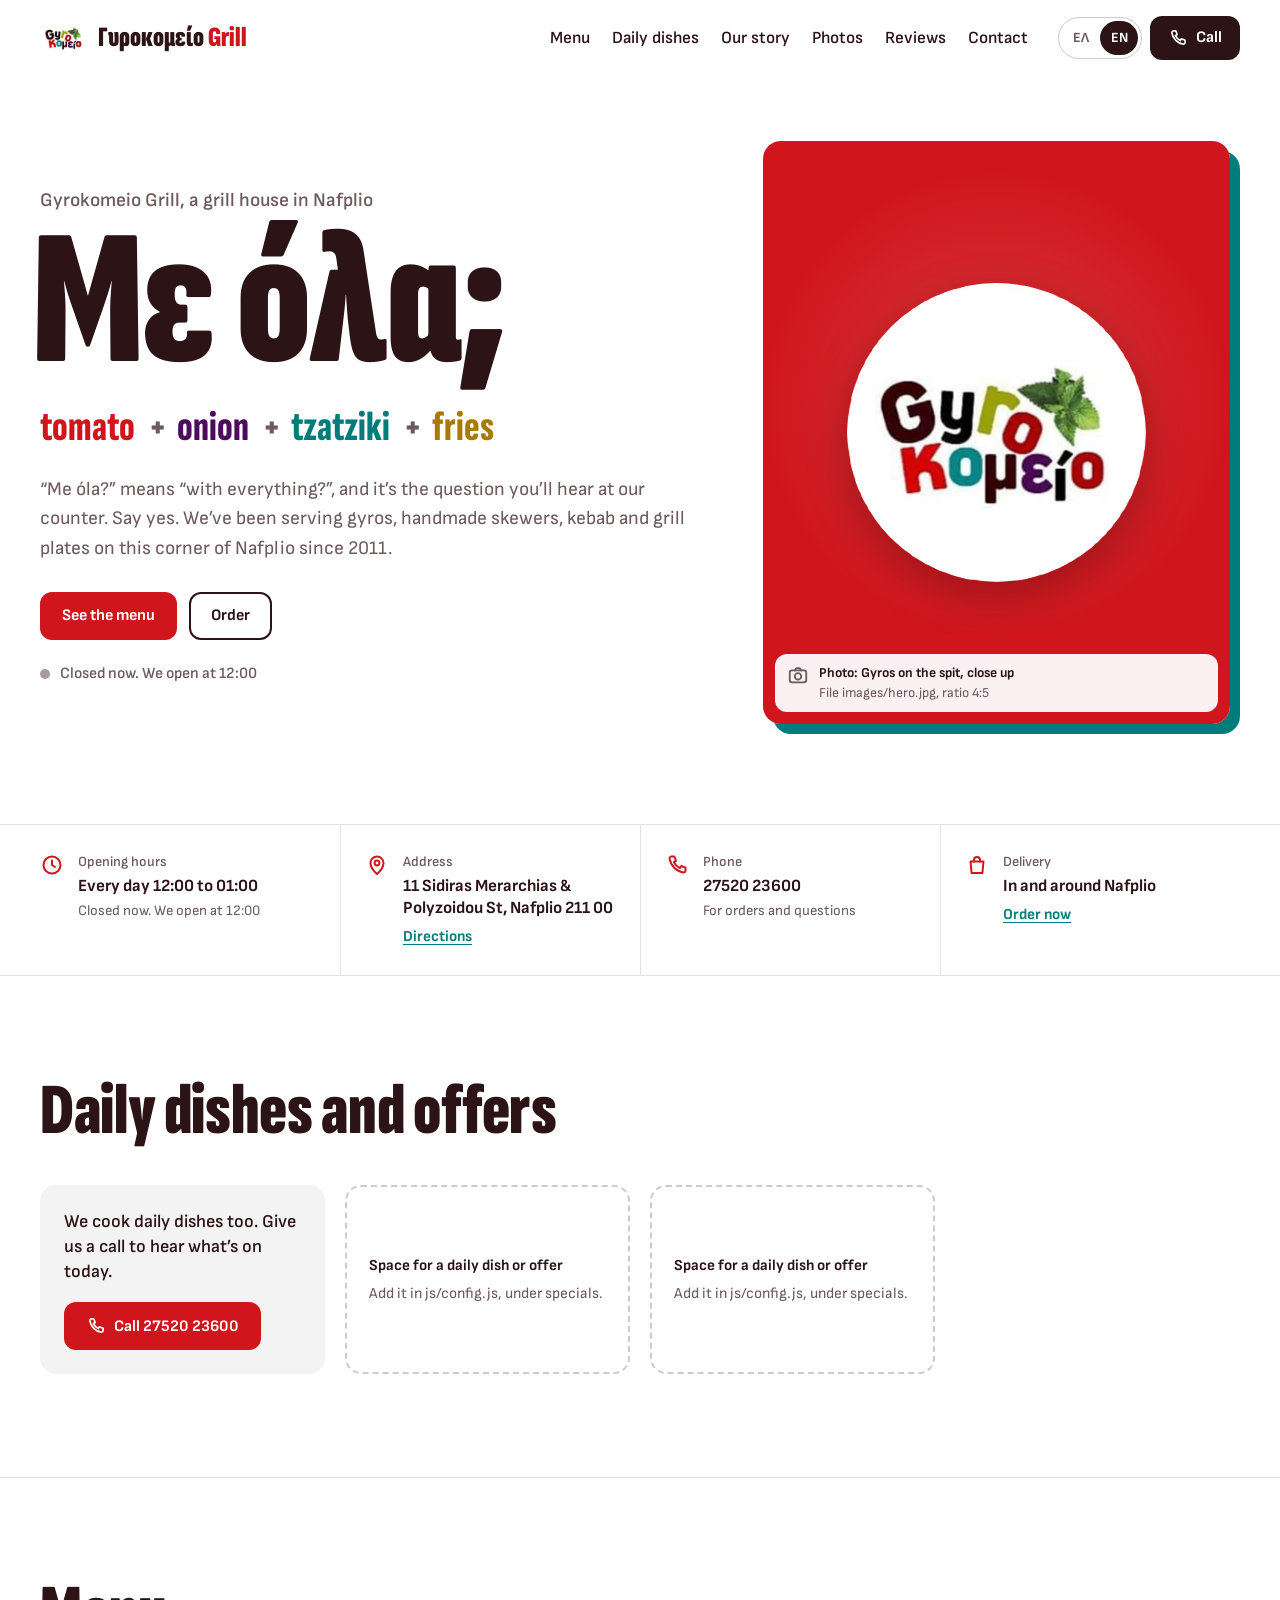
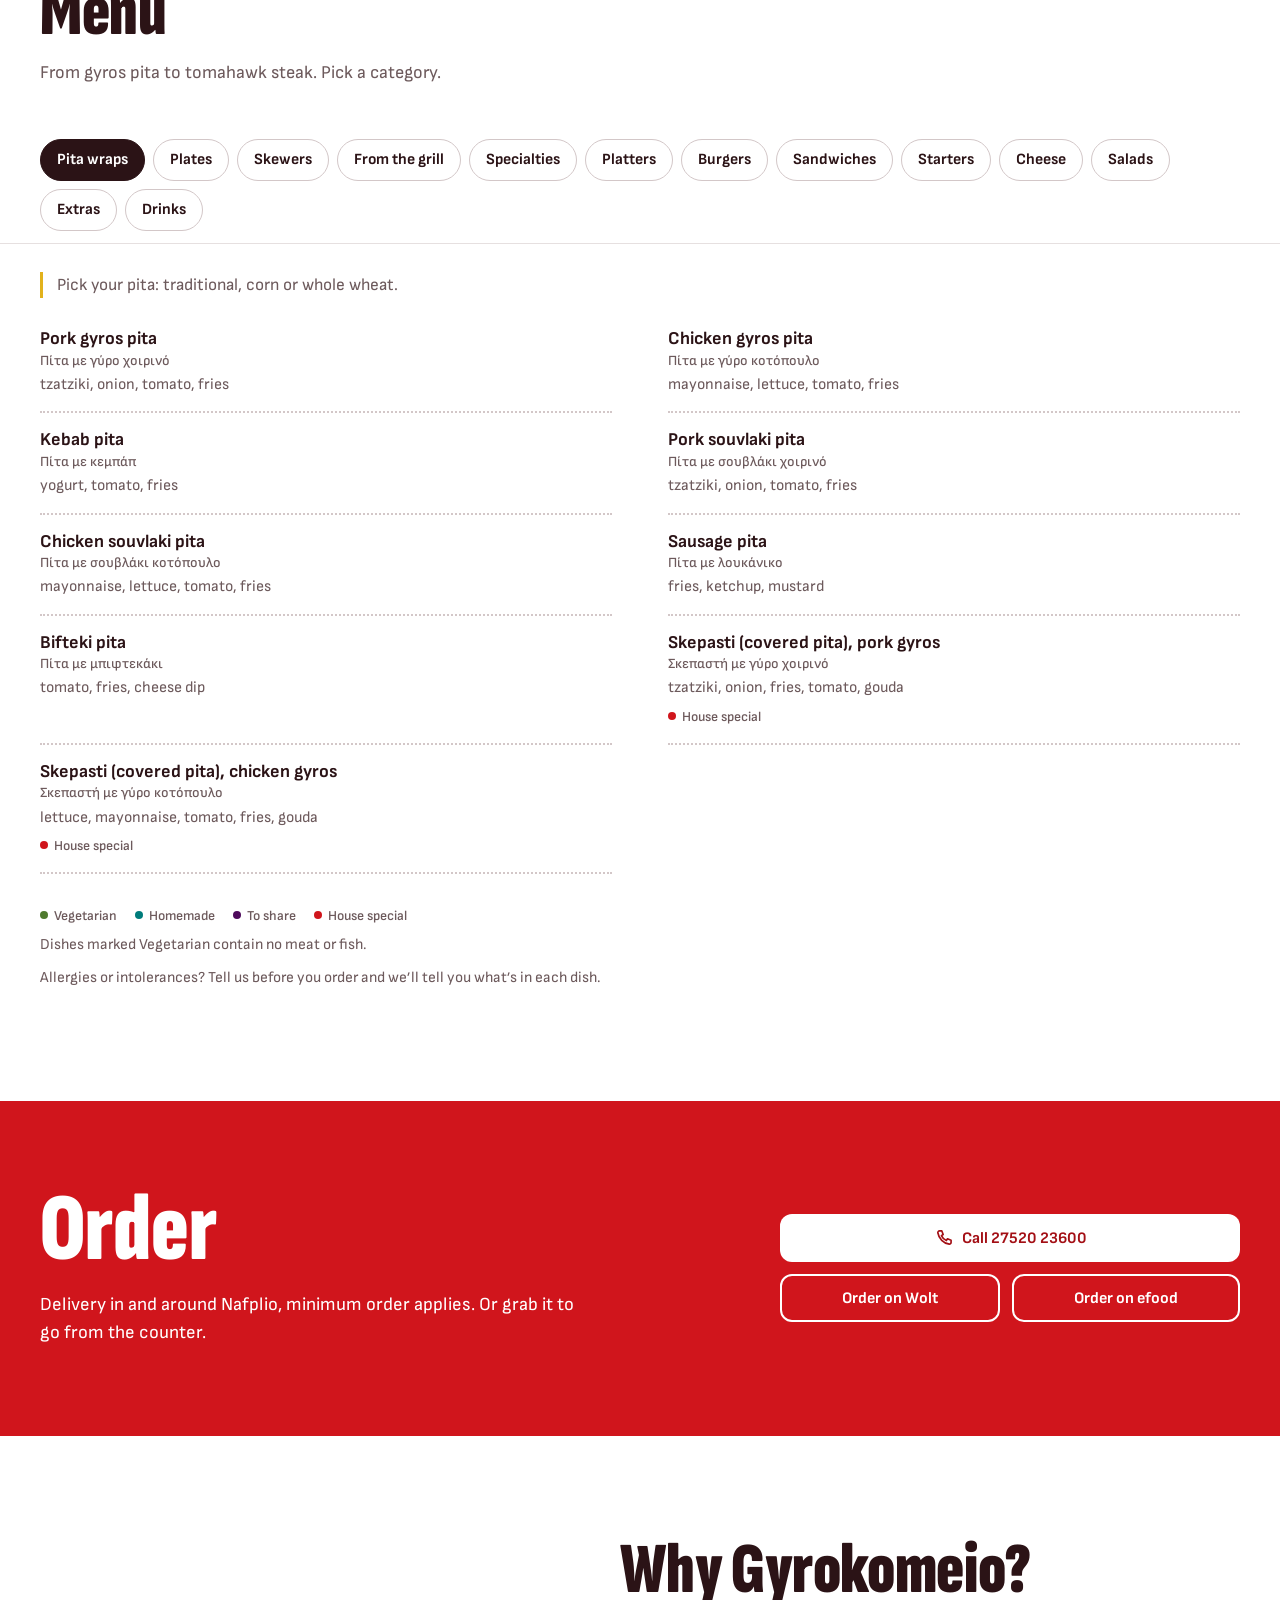
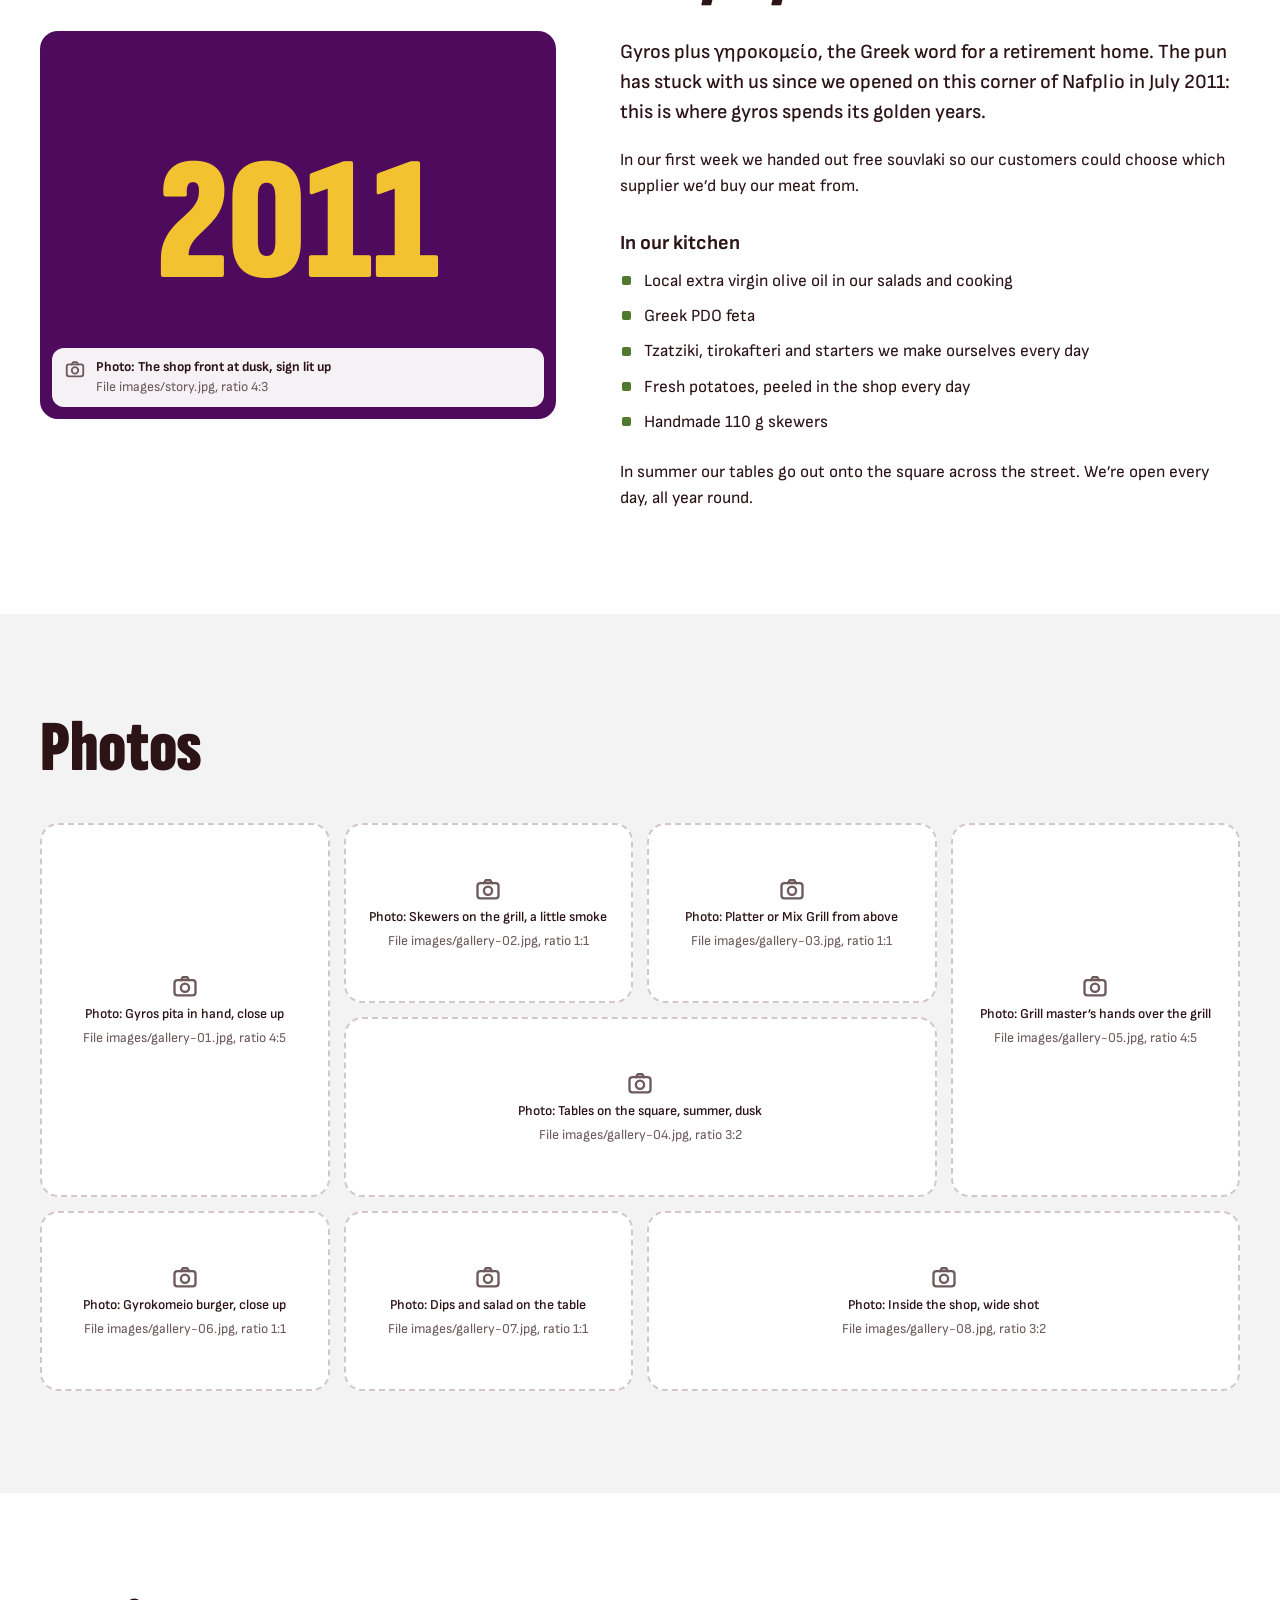
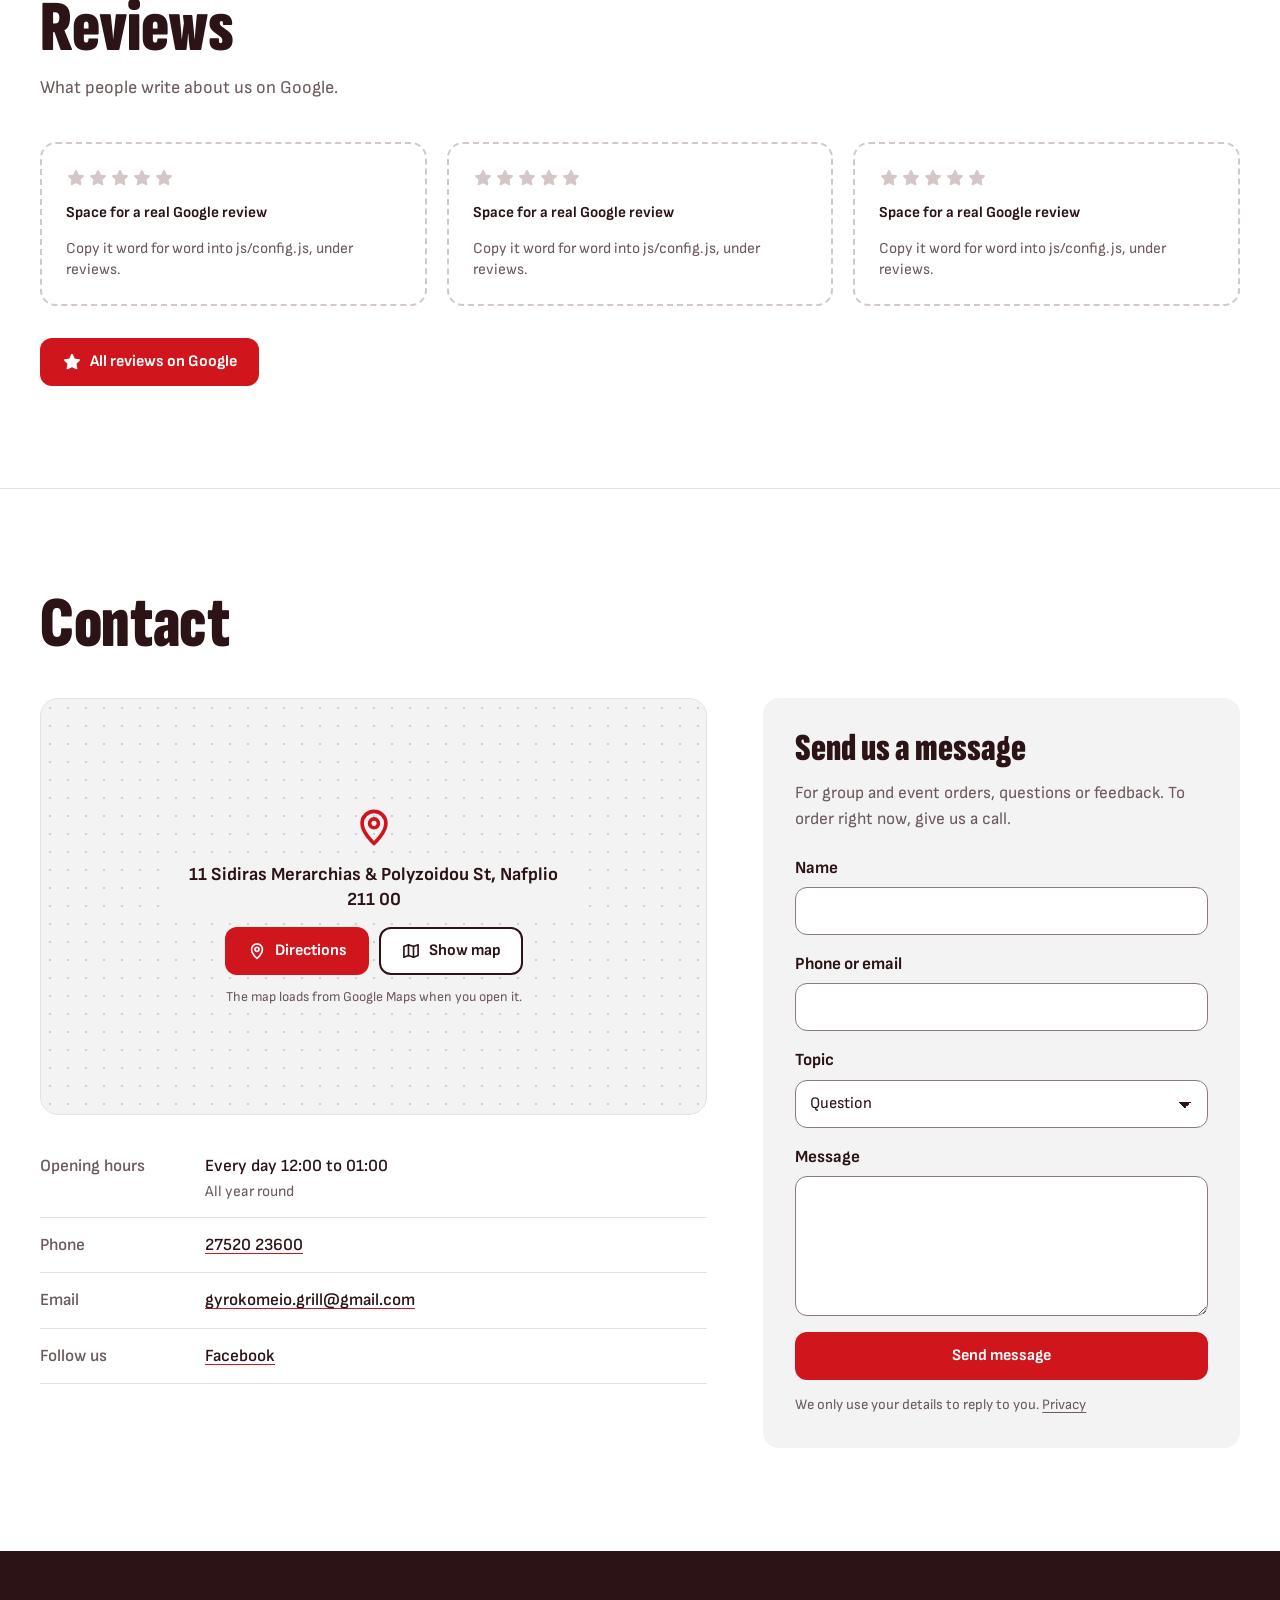
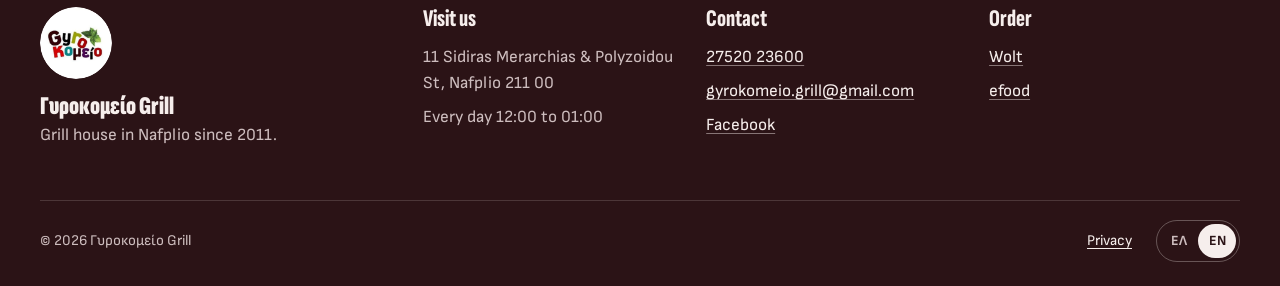
==== index.html @ aac81a43 "Γυροκομείο Grill website Bilingual (Greek/English) static site for the Nafplio grill house: hero, qu" ====
<!doctype html>
<html lang="el" data-lang="el">
<head>
  <meta charset="utf-8">
  <meta name="viewport" content="width=device-width, initial-scale=1, viewport-fit=cover">
  <title>Γυροκομείο Grill | Ψητοπωλείο στο Ναύπλιο: γύρος, σουβλάκι, σχάρα</title>
  <meta name="description" content="Γύρος, χειροποίητα καλαμάκια, κεμπάπ και ψητά της σχάρας στο κέντρο του Ναυπλίου από το 2011. Delivery, take away και τραπέζια στην πλατεία. Κάθε μέρα 12:00 έως 01:00.">
  <meta name="theme-color" content="#ffffff" media="(prefers-color-scheme: light)">
  <meta name="theme-color" content="#1b1012" media="(prefers-color-scheme: dark)">
  <meta name="color-scheme" content="light dark">

  <meta property="og:type" content="restaurant">
  <meta property="og:site_name" content="Γυροκομείο Grill">
  <meta property="og:title" content="Γυροκομείο Grill, ψητοπωλείο στο Ναύπλιο">
  <meta property="og:description" content="Γύρος, χειροποίητα καλαμάκια και ψητά της σχάρας από το 2011. Delivery, take away και τραπέζια στην πλατεία.">
  <meta property="og:image" content="https://panoslevedogiannis.github.io/Gyrokomeio/images/og-image.png">
  <meta property="og:image:width" content="1200">
  <meta property="og:image:height" content="630">
  <meta property="og:image:alt" content="Με όλα; Γυροκομείο Grill, Ναύπλιο">
  <meta name="twitter:card" content="summary_large_image">
  <meta property="og:locale" content="el_GR">
  <meta property="og:locale:alternate" content="en_GB">

  <link rel="icon" href="images/favicon-32.png" sizes="32x32" type="image/png">
  <link rel="icon" href="images/favicon-64.png" sizes="64x64" type="image/png">
  <link rel="apple-touch-icon" href="images/apple-touch-icon.png">
  <link rel="preload" href="fonts/sofia-sans-extra-condensed-greek.woff2" as="font" type="font/woff2" crossorigin>
  <link rel="preload" href="fonts/sofia-sans-greek.woff2" as="font" type="font/woff2" crossorigin>
  <link rel="stylesheet" href="css/style.css">

  <script>
    /* Pick the language before first paint: ?lang= wins, then the saved choice,
       then the browser language. Crawlers always get Greek on the main URL. */
    (function () {
      var root = document.documentElement, lang;
      try {
        lang = new URLSearchParams(location.search).get('lang');
        if (!lang) { try { lang = localStorage.getItem('gk-lang'); } catch (e) {} }
        if (!lang) {
          var bot = /bot|crawl|spider|slurp|lighthouse|inspectiontool/i.test(navigator.userAgent);
          var nav = (navigator.languages && navigator.languages[0]) || navigator.language || 'el';
          lang = (!bot && !/^el\b/i.test(nav)) ? 'en' : 'el';
        }
      } catch (e) { lang = 'el'; }
      if (lang !== 'en') lang = 'el';
      root.lang = lang; root.dataset.lang = lang;
      if (lang === 'en') {
        root.classList.add('i18n-pending');
        setTimeout(function () { root.classList.remove('i18n-pending'); }, 1500);
      }
    })();
  </script>

  <script type="application/ld+json">
  {
    "@context": "https://schema.org",
    "@type": "Restaurant",
    "name": "Γυροκομείο Grill",
    "alternateName": ["Gyrokomeio Grill", "Gyroκομείο"],
    "description": "Ψητοπωλείο στο Ναύπλιο από το 2011: γύρος, σουβλάκι, κεμπάπ και ψητά της σχάρας.",
    "servesCuisine": ["Greek", "Grill", "Souvlaki", "Gyros"],
    "priceRange": "€",
    "telephone": "+302752023600",
    "email": "gyrokomeio.grill@gmail.com",
    "foundingDate": "2011-07",
    "hasMenu": "#menu",
    "acceptsReservations": false,
    "address": {
      "@type": "PostalAddress",
      "streetAddress": "Σιδηράς Μεραρχίας 11 & Πολυζωίδου",
      "addressLocality": "Ναύπλιο",
      "postalCode": "21100",
      "addressRegion": "Αργολίδα",
      "addressCountry": "GR"
    },
    "openingHoursSpecification": [{
      "@type": "OpeningHoursSpecification",
      "dayOfWeek": ["Monday","Tuesday","Wednesday","Thursday","Friday","Saturday","Sunday"],
      "opens": "12:00",
      "closes": "01:00"
    }],
    "sameAs": [
      "https://www.facebook.com/GyrokomeioGrill/",
      "https://wolt.com/el/grc/nafplio/restaurant/gyrokomio-pol",
      "https://www.e-food.gr/delivery/nauplio/gyrokomeio"
    ]
  }
  </script>
</head>
<body>
  <svg class="sprite" aria-hidden="true" focusable="false">
    <symbol id="i-phone" viewBox="0 0 24 24"><path d="M6.6 3.5h2.8l1.6 4.3-2.1 1.4a11.5 11.5 0 0 0 5.9 5.9l1.4-2.1 4.3 1.6v2.8a2 2 0 0 1-2.2 2A16.6 16.6 0 0 1 4.6 5.7a2 2 0 0 1 2-2.2z"/></symbol>
    <symbol id="i-pin" viewBox="0 0 24 24"><path d="M12 21s-6.5-5.8-6.5-11a6.5 6.5 0 0 1 13 0c0 5.2-6.5 11-6.5 11z"/><circle cx="12" cy="10" r="2.4"/></symbol>
    <symbol id="i-bag" viewBox="0 0 24 24"><path d="M5.5 8.5h13l-1.1 11.5H6.6z"/><path d="M9 8.5V7a3 3 0 0 1 6 0v1.5"/></symbol>
    <symbol id="i-clock" viewBox="0 0 24 24"><circle cx="12" cy="12" r="8.5"/><path d="M12 7.5V12l3 2"/></symbol>
    <symbol id="i-mail" viewBox="0 0 24 24"><rect x="3.5" y="5.5" width="17" height="13" rx="2"/><path d="m4 7 8 6 8-6"/></symbol>
    <symbol id="i-menu" viewBox="0 0 24 24"><path d="M4 7h16M4 12h16M4 17h16"/></symbol>
    <symbol id="i-close" viewBox="0 0 24 24"><path d="M6 6l12 12M18 6 6 18"/></symbol>
    <symbol id="i-camera" viewBox="0 0 24 24"><rect x="3" y="7" width="18" height="13" rx="2.5"/><path d="M8.5 7 10 4.5h4L15.5 7"/><circle cx="12" cy="13.5" r="3.5"/></symbol>
    <symbol id="i-star" viewBox="0 0 24 24"><path class="fill" d="m12 3.2 2.7 5.5 6 .9-4.3 4.2 1 6-5.4-2.8-5.4 2.8 1-6-4.3-4.2 6-.9z"/></symbol>
    <symbol id="i-left" viewBox="0 0 24 24"><path d="M15 5.5 8.5 12l6.5 6.5"/></symbol>
    <symbol id="i-right" viewBox="0 0 24 24"><path d="M9 5.5 15.5 12 9 18.5"/></symbol>
    <symbol id="i-map" viewBox="0 0 24 24"><path d="m3.5 6.5 5.5-2 6 2 5.5-2v13l-5.5 2-6-2-5.5 2z"/><path d="M9 4.5v13M15 6.5v13"/></symbol>
  </svg>

  <a class="skip" href="#main" data-i18n="skip">Μετάβαση στο περιεχόμενο</a>

  <header class="site-header" id="top">
    <div class="wrap header-row">
      <a class="brand" href="#main">
        <img class="brand-logo" src="images/logo.webp" width="48" height="48" alt="">
        <span class="brand-name">Γυροκομείο <span>Grill</span></span>
      </a>

      <nav class="nav" aria-label="Κύριο μενού" data-i18n-attr="aria-label=nav.label">
        <a href="#menu" data-i18n="nav.menu">Μενού</a>
        <a href="#specials" data-i18n="nav.specials">Πιάτα ημέρας</a>
        <a href="#story" data-i18n="nav.story">Ιστορία</a>
        <a href="#photos" data-i18n="nav.photos">Φωτογραφίες</a>
        <a href="#reviews" data-i18n="nav.reviews">Κριτικές</a>
        <a href="#contact" data-i18n="nav.contact">Επικοινωνία</a>
      </nav>

      <div class="header-tools">
        <div class="lang" role="group" aria-label="Γλώσσα" data-i18n-attr="aria-label=lang.label">
          <button type="button" data-set-lang="el" lang="el" aria-pressed="true">ΕΛ</button>
          <button type="button" data-set-lang="en" lang="en" aria-pressed="false">EN</button>
        </div>
        <a class="btn btn-call header-call" data-tel href="tel:+302752023600">
          <svg class="icon" aria-hidden="true"><use href="#i-phone"/></svg>
          <span data-i18n="cta.call">Κλήση</span>
        </a>
        <button class="menu-toggle" type="button" aria-expanded="false" aria-controls="mobile-nav" data-i18n-attr="aria-label=nav.open" aria-label="Άνοιγμα μενού">
          <svg class="icon" aria-hidden="true"><use href="#i-menu"/></svg>
        </button>
      </div>
    </div>

    <div class="mobile-nav" id="mobile-nav" hidden>
      <nav aria-label="Κύριο μενού" data-i18n-attr="aria-label=nav.label">
        <a href="#menu" data-i18n="nav.menu">Μενού</a>
        <a href="#specials" data-i18n="nav.specials">Πιάτα ημέρας</a>
        <a href="#story" data-i18n="nav.story">Ιστορία</a>
        <a href="#photos" data-i18n="nav.photos">Φωτογραφίες</a>
        <a href="#reviews" data-i18n="nav.reviews">Κριτικές</a>
        <a href="#contact" data-i18n="nav.contact">Επικοινωνία</a>
      </nav>
    </div>
  </header>

  <main id="main">
    <!-- HERO -->
    <section class="hero" aria-labelledby="hero-title">
      <div class="wrap hero-grid">
        <div class="hero-text">
          <h1 id="hero-title">
            <span class="hero-kicker" data-i18n="hero.kicker">Γυροκομείο Grill, ψητοπωλείο στο Ναύπλιο</span>
            <span class="hero-big" lang="el">Με όλα;</span>
          </h1>
          <ul class="ingredients" aria-label="Με όλα σημαίνει" data-i18n-attr="aria-label=hero.ingLabel">
            <li class="ing ing-tomato" style="--i:0" data-i18n="ing.tomato">ντομάτα</li>
            <li class="ing ing-onion" style="--i:1" data-i18n="ing.onion">κρεμμύδι</li>
            <li class="ing ing-tzatziki" style="--i:2" data-i18n="ing.tzatziki">τζατζίκι</li>
            <li class="ing ing-fries" style="--i:3" data-i18n="ing.fries">πατάτες</li>
          </ul>
          <p class="hero-lede" data-i18n="hero.lede">Η ερώτηση που ακούς στον πάγκο μας από το 2011. Γύρος, χειροποίητα καλαμάκια, κεμπάπ και ψητά της σχάρας, στη γωνία Σιδηράς Μεραρχίας και Πολυζωίδου στο Ναύπλιο.</p>
          <div class="hero-actions">
            <a class="btn btn-primary" href="#menu" data-i18n="cta.menu">Δες το μενού</a>
            <button class="btn btn-ghost" type="button" data-open-order data-i18n="cta.order">Παράγγειλε</button>
          </div>
          <p class="status" data-status><span class="status-dot" aria-hidden="true"></span><span class="status-text"></span></p>
        </div>

        <figure class="hero-visual photo-slot" data-photo="hero">
          <div class="slot-fallback">
            <img class="fallback-logo" src="images/logo.webp" width="240" height="240" alt="">
          </div>
          <img class="sticker" src="images/logo.webp" width="120" height="120" alt="">
        </figure>
      </div>
    </section>

    <!-- QUICK INFO -->
    <section class="quick" aria-label="Γρήγορες πληροφορίες" data-i18n-attr="aria-label=quick.label">
      <div class="wrap quick-grid">
        <div class="quick-item">
          <svg class="icon" aria-hidden="true"><use href="#i-clock"/></svg>
          <div>
            <p class="quick-label" data-i18n="quick.hours">Ωράριο</p>
            <p class="quick-value" data-hours-short>Κάθε μέρα 12:00 έως 01:00</p>
            <p class="quick-sub" data-status-text></p>
          </div>
        </div>
        <div class="quick-item">
          <svg class="icon" aria-hidden="true"><use href="#i-pin"/></svg>
          <div>
            <p class="quick-label" data-i18n="quick.address">Διεύθυνση</p>
            <p class="quick-value" data-address>Σιδηράς Μεραρχίας 11 & Πολυζωίδου, Ναύπλιο 211 00</p>
            <a class="quick-link" data-directions href="#" target="_blank" rel="noopener" data-i18n="cta.directions">Οδηγίες</a>
          </div>
        </div>
        <div class="quick-item">
          <svg class="icon" aria-hidden="true"><use href="#i-phone"/></svg>
          <div>
            <p class="quick-label" data-i18n="quick.phone">Τηλέφωνο</p>
            <p class="quick-value"><a data-tel data-tel-text href="tel:+302752023600">27520 23600</a></p>
            <p class="quick-sub" data-i18n="quick.phoneSub">Για παραγγελίες και απορίες</p>
          </div>
        </div>
        <div class="quick-item">
          <svg class="icon" aria-hidden="true"><use href="#i-bag"/></svg>
          <div>
            <p class="quick-label" data-i18n="quick.delivery">Delivery</p>
            <p class="quick-value" data-i18n="quick.deliveryValue">Εντός και εκτός Ναυπλίου</p>
            <button class="quick-link" type="button" data-open-order data-i18n="cta.orderNow">Παράγγειλε τώρα</button>
          </div>
        </div>
      </div>
    </section>

    <!-- DAILY DISHES & OFFERS -->
    <section class="section specials" id="specials" aria-labelledby="specials-title">
      <div class="wrap">
        <div class="section-head">
          <h2 id="specials-title" data-i18n="specials.title">Πιάτα ημέρας και προσφορές</h2>
        </div>
        <div class="specials-grid" data-specials></div>
      </div>
    </section>

    <!-- MENU -->
    <section class="section menu" id="menu" aria-labelledby="menu-title">
      <div class="wrap">
        <div class="section-head">
          <h2 id="menu-title" data-i18n="menu.title">Μενού</h2>
          <p data-i18n="menu.lede">Από την πίτα γύρο μέχρι την tomahawk. Διάλεξε κατηγορία.</p>
        </div>
        <div class="menu-tabs" role="tablist" aria-label="Κατηγορίες μενού" data-i18n-attr="aria-label=menu.tabsLabel" data-menu-tabs></div>
        <div class="menu-panels" data-menu-panels></div>
        <div class="menu-foot">
          <p class="legend" data-legend></p>
          <p data-i18n="menu.allergens">Αλλεργίες ή δυσανεξίες; Πείτε μας πριν παραγγείλετε και θα σας πούμε τι έχει κάθε πιάτο.</p>
        </div>
      </div>
    </section>

    <!-- ORDER BAND -->
    <section class="order-band" id="order" aria-labelledby="order-title">
      <div class="wrap order-grid">
        <div>
          <h2 id="order-title" data-i18n="order.title">Παράγγειλε</h2>
          <p data-i18n="order.text">Delivery εντός και εκτός Ναυπλίου, με ελάχιστη παραγγελία. Ή πέρνα από τον πάγκο για take away.</p>
        </div>
        <div class="order-actions">
          <a class="btn btn-light" data-tel href="tel:+302752023600">
            <svg class="icon" aria-hidden="true"><use href="#i-phone"/></svg>
            <span><span data-i18n="cta.call">Κλήση</span> <span data-tel-text>27520 23600</span></span>
          </a>
          <a class="btn btn-outline-light" data-wolt href="#" target="_blank" rel="noopener" data-i18n="order.wolt">Παράγγειλε στο Wolt</a>
          <a class="btn btn-outline-light" data-efood href="#" target="_blank" rel="noopener" data-i18n="order.efood">Παράγγειλε στο efood</a>
        </div>
      </div>
    </section>

    <!-- STORY -->
    <section class="section story" id="story" aria-labelledby="story-title">
      <div class="wrap story-grid">
        <figure class="story-visual photo-slot" data-photo="story">
          <div class="slot-fallback"></div>
        </figure>
        <div class="story-text">
          <h2 id="story-title" data-i18n="story.title">Γιατί Γυροκομείο;</h2>
          <p class="story-lede" data-i18n="story.p1">Γύρος και γηροκομείο, μαζί. Το λογοπαίγνιο μάς συνοδεύει από τον Ιούλιο του 2011, όταν ανοίξαμε σε αυτή τη γωνία του Ναυπλίου: εδώ ο γύρος περνάει τα καλύτερά του χρόνια.</p>
          <p data-i18n="story.p2">Την πρώτη εβδομάδα μοιράσαμε σουβλάκια δωρεάν, για να διαλέξετε εσείς από ποιον προμηθευτή θα παίρνουμε το κρέας.</p>
          <h3 data-i18n="story.kitchenTitle">Στην κουζίνα μας</h3>
          <ul class="facts">
            <li data-i18n="story.f1">Παρθένο ελαιόλαδο από ντόπια παραγωγή σε σαλάτες και φαγητά</li>
            <li data-i18n="story.f2">Φέτα ΠΟΠ</li>
            <li data-i18n="story.f3">Τζατζίκι, τυροκαυτερή και ορεκτικά που φτιάχνουμε εμείς κάθε μέρα</li>
            <li data-i18n="story.f4">Πατάτες φρέσκιες, καθαρισμένες κάθε μέρα στο μαγαζί</li>
            <li data-i18n="story.f5">Χειροποίητα καλαμάκια των 110 γραμμαρίων</li>
          </ul>
          <p data-i18n="story.p3">Το καλοκαίρι βγάζουμε τραπέζια στην πλατεία, ακριβώς απέναντι. Είμαστε ανοιχτά κάθε μέρα, όλο τον χρόνο.</p>
        </div>
      </div>
    </section>

    <!-- PHOTOS -->
    <section class="section photos" id="photos" aria-labelledby="photos-title">
      <div class="wrap">
        <div class="section-head">
          <h2 id="photos-title" data-i18n="photos.title">Φωτογραφίες</h2>
        </div>
        <div class="gallery" data-gallery></div>
      </div>
    </section>

    <!-- REVIEWS -->
    <section class="section reviews" id="reviews" aria-labelledby="reviews-title">
      <div class="wrap">
        <div class="section-head">
          <h2 id="reviews-title" data-i18n="reviews.title">Κριτικές</h2>
          <p data-i18n="reviews.lede">Τι γράφουν για εμάς στο Google.</p>
        </div>
        <div class="reviews-grid" data-reviews></div>
        <div class="reviews-actions">
          <a class="btn btn-primary" data-google-reviews href="#" target="_blank" rel="noopener">
            <svg class="icon" aria-hidden="true"><use href="#i-star"/></svg>
            <span data-i18n="reviews.all">Όλες οι κριτικές στο Google</span>
          </a>
          <a class="btn btn-ghost" data-google-write href="#" target="_blank" rel="noopener" data-i18n="reviews.write">Γράψε κριτική</a>
        </div>
      </div>
    </section>

    <!-- CONTACT -->
    <section class="section contact" id="contact" aria-labelledby="contact-title">
      <div class="wrap">
        <div class="section-head">
          <h2 id="contact-title" data-i18n="contact.title">Επικοινωνία</h2>
        </div>
        <div class="contact-grid">
          <div class="contact-info">
            <div class="map-box" data-map>
              <div class="map-cover">
                <svg class="icon map-pin" aria-hidden="true"><use href="#i-pin"/></svg>
                <p class="map-address" data-address>Σιδηράς Μεραρχίας 11 & Πολυζωίδου, Ναύπλιο 211 00</p>
                <div class="map-actions">
                  <a class="btn btn-primary" data-directions href="#" target="_blank" rel="noopener">
                    <svg class="icon" aria-hidden="true"><use href="#i-pin"/></svg>
                    <span data-i18n="cta.directions">Οδηγίες</span>
                  </a>
                  <button class="btn btn-ghost" type="button" data-load-map>
                    <svg class="icon" aria-hidden="true"><use href="#i-map"/></svg>
                    <span data-i18n="contact.showMap">Εμφάνιση χάρτη</span>
                  </button>
                </div>
                <p class="map-note" data-i18n="contact.mapNote">Ο χάρτης φορτώνει από το Google Maps μόλις τον ανοίξεις.</p>
              </div>
            </div>

            <dl class="details">
              <div>
                <dt data-i18n="quick.hours">Ωράριο</dt>
                <dd><span data-hours-short>Κάθε μέρα 12:00 έως 01:00</span><span class="details-sub" data-i18n="contact.allYear">Όλο τον χρόνο</span></dd>
              </div>
              <div>
                <dt data-i18n="quick.phone">Τηλέφωνο</dt>
                <dd data-phones><a data-tel data-tel-text href="tel:+302752023600">27520 23600</a></dd>
              </div>
              <div>
                <dt>Email</dt>
                <dd><a data-email href="mailto:gyrokomeio.grill@gmail.com">gyrokomeio.grill@gmail.com</a></dd>
              </div>
              <div data-social-row>
                <dt data-i18n="contact.follow">Ακολούθησέ μας</dt>
                <dd data-social></dd>
              </div>
            </dl>
          </div>

          <form class="contact-form" data-contact-form novalidate>
            <h3 data-i18n="form.title">Στείλε μας μήνυμα</h3>
            <p class="form-intro" data-i18n="form.intro">Για παραγγελίες για παρέες και εκδηλώσεις, ερωτήσεις ή σχόλια. Για παραγγελία τώρα, πάρε τηλέφωνο.</p>
            <div class="field">
              <label for="f-name" data-i18n="form.name">Όνομα</label>
              <input id="f-name" name="name" type="text" autocomplete="name" required>
              <p class="field-error" data-error-for="name" data-i18n="form.errName" hidden>Γράψε το όνομά σου.</p>
            </div>
            <div class="field">
              <label for="f-contact" data-i18n="form.contact">Τηλέφωνο ή email</label>
              <input id="f-contact" name="contact" type="text" autocomplete="email" required>
              <p class="field-error" data-error-for="contact" data-i18n="form.errContact" hidden>Γράψε ένα τηλέφωνο ή email για να σου απαντήσουμε.</p>
            </div>
            <div class="field">
              <label for="f-topic" data-i18n="form.topic">Θέμα</label>
              <select id="f-topic" name="topic">
                <option value="question" data-i18n="form.tQuestion">Ερώτηση</option>
                <option value="group" data-i18n="form.tGroup">Παραγγελία για παρέα ή εκδήλωση</option>
                <option value="feedback" data-i18n="form.tFeedback">Σχόλιο</option>
              </select>
            </div>
            <div class="field">
              <label for="f-message" data-i18n="form.message">Μήνυμα</label>
              <textarea id="f-message" name="message" rows="5" required></textarea>
              <p class="field-error" data-error-for="message" data-i18n="form.errMessage" hidden>Γράψε το μήνυμά σου.</p>
            </div>
            <input class="hp" type="text" name="_honey" tabindex="-1" autocomplete="off" aria-hidden="true">
            <button class="btn btn-primary btn-block" type="submit" data-i18n="form.send">Αποστολή μηνύματος</button>
            <p class="form-privacy"><span data-i18n="form.privacy">Χρησιμοποιούμε τα στοιχεία σου μόνο για να σου απαντήσουμε.</span> <button type="button" class="linklike" data-open-privacy data-i18n="footer.privacy">Απόρρητο</button></p>
            <p class="form-status" data-form-status role="status" aria-live="polite"></p>
          </form>
        </div>
      </div>
    </section>
  </main>

  <footer class="site-footer">
    <div class="wrap footer-grid">
      <div class="footer-brand">
        <img src="images/logo.webp" width="72" height="72" alt="">
        <p><strong>Γυροκομείο Grill</strong><br><span data-i18n="footer.tagline">Ψητοπωλείο στο Ναύπλιο από το 2011.</span></p>
      </div>
      <div>
        <h2 class="footer-h" data-i18n="footer.visit">Επισκέψου μας</h2>
        <p data-address>Σιδηράς Μεραρχίας 11 & Πολυζωίδου, Ναύπλιο 211 00</p>
        <p data-hours-short>Κάθε μέρα 12:00 έως 01:00</p>
      </div>
      <div>
        <h2 class="footer-h" data-i18n="footer.contact">Επικοινωνία</h2>
        <p><a data-tel data-tel-text href="tel:+302752023600">27520 23600</a></p>
        <p><a data-email href="mailto:gyrokomeio.grill@gmail.com">gyrokomeio.grill@gmail.com</a></p>
        <p data-social></p>
      </div>
      <div>
        <h2 class="footer-h" data-i18n="footer.order">Παραγγελία</h2>
        <p><a data-wolt href="#" target="_blank" rel="noopener">Wolt</a></p>
        <p><a data-efood href="#" target="_blank" rel="noopener">efood</a></p>
      </div>
    </div>
    <div class="wrap footer-bottom">
      <p>© <span data-year>2026</span> Γυροκομείο Grill</p>
      <button type="button" class="linklike" data-open-privacy data-i18n="footer.privacy">Απόρρητο</button>
      <div class="lang" role="group" aria-label="Γλώσσα" data-i18n-attr="aria-label=lang.label">
        <button type="button" data-set-lang="el" lang="el" aria-pressed="true">ΕΛ</button>
        <button type="button" data-set-lang="en" lang="en" aria-pressed="false">EN</button>
      </div>
    </div>
  </footer>

  <!-- Mobile action bar -->
  <nav class="action-bar" aria-label="Γρήγορες ενέργειες" data-i18n-attr="aria-label=bar.label">
    <a data-tel href="tel:+302752023600">
      <svg class="icon" aria-hidden="true"><use href="#i-phone"/></svg>
      <span data-i18n="cta.call">Κλήση</span>
    </a>
    <a data-directions href="#" target="_blank" rel="noopener">
      <svg class="icon" aria-hidden="true"><use href="#i-pin"/></svg>
      <span data-i18n="cta.directions">Οδηγίες</span>
    </a>
    <button type="button" data-open-order>
      <svg class="icon" aria-hidden="true"><use href="#i-bag"/></svg>
      <span data-i18n="bar.order">Παραγγελία</span>
    </button>
  </nav>

  <!-- Order sheet -->
  <dialog class="sheet" id="order-sheet" aria-labelledby="order-sheet-title">
    <div class="sheet-inner">
      <div class="sheet-head">
        <h2 id="order-sheet-title" data-i18n="sheet.title">Πώς θες να παραγγείλεις;</h2>
        <button type="button" class="icon-btn" data-close aria-label="Κλείσιμο" data-i18n-attr="aria-label=close">
          <svg class="icon" aria-hidden="true"><use href="#i-close"/></svg>
        </button>
      </div>
      <div class="sheet-options">
        <a class="sheet-option" data-tel href="tel:+302752023600">
          <svg class="icon" aria-hidden="true"><use href="#i-phone"/></svg>
          <span><strong data-i18n="sheet.phone">Τηλεφωνικά</strong><span data-tel-text>27520 23600</span></span>
        </a>
        <a class="sheet-option" data-wolt href="#" target="_blank" rel="noopener">
          <svg class="icon" aria-hidden="true"><use href="#i-bag"/></svg>
          <span><strong>Wolt</strong><span data-i18n="sheet.app">Παραγγελία μέσα από την εφαρμογή</span></span>
        </a>
        <a class="sheet-option" data-efood href="#" target="_blank" rel="noopener">
          <svg class="icon" aria-hidden="true"><use href="#i-bag"/></svg>
          <span><strong>efood</strong><span data-i18n="sheet.app">Παραγγελία μέσα από την εφαρμογή</span></span>
        </a>
      </div>
      <p class="sheet-note" data-i18n="sheet.note">Delivery εντός και εκτός Ναυπλίου, με ελάχιστη παραγγελία.</p>
    </div>
  </dialog>

  <!-- Privacy -->
  <dialog class="sheet" id="privacy" aria-labelledby="privacy-title">
    <div class="sheet-inner">
      <div class="sheet-head">
        <h2 id="privacy-title" data-i18n="privacy.title">Απόρρητο</h2>
        <button type="button" class="icon-btn" data-close aria-label="Κλείσιμο" data-i18n-attr="aria-label=close">
          <svg class="icon" aria-hidden="true"><use href="#i-close"/></svg>
        </button>
      </div>
      <div class="prose" data-i18n="privacy.body">
        <p>Η σελίδα δεν χρησιμοποιεί cookies παρακολούθησης ούτε διαφημιστικά εργαλεία. Αποθηκεύει μόνο τη γλώσσα που διάλεξες, στον δικό σου browser.</p>
        <p>Ο χάρτης της Google φορτώνει μόνο όταν πατήσεις «Εμφάνιση χάρτη».</p>
        <p>Τα μηνύματα της φόρμας περνούν από την υπηρεσία FormSubmit και έρχονται στο email μας. Τα χρησιμοποιούμε μόνο για να σου απαντήσουμε.</p>
        <p>Για οτιδήποτε σχετικό: gyrokomeio.grill@gmail.com</p>
      </div>
    </div>
  </dialog>

  <!-- Photo viewer -->
  <dialog class="lightbox" id="lightbox" aria-label="Φωτογραφία" data-i18n-attr="aria-label=lightbox.label">
    <button type="button" class="icon-btn lb-close" data-close aria-label="Κλείσιμο" data-i18n-attr="aria-label=close"><svg class="icon" aria-hidden="true"><use href="#i-close"/></svg></button>
    <button type="button" class="icon-btn lb-prev" data-lb-prev aria-label="Προηγούμενη" data-i18n-attr="aria-label=lightbox.prev"><svg class="icon" aria-hidden="true"><use href="#i-left"/></svg></button>
    <figure><img alt="" data-lb-img><figcaption data-lb-cap></figcaption></figure>
    <button type="button" class="icon-btn lb-next" data-lb-next aria-label="Επόμενη" data-i18n-attr="aria-label=lightbox.next"><svg class="icon" aria-hidden="true"><use href="#i-right"/></svg></button>
  </dialog>

  <script src="js/config.js"></script>
  <script src="js/menu.js"></script>
  <script src="js/i18n.js"></script>
  <script src="js/main.js"></script>
</body>
</html>
---- css/style.css ----
/*
  Γυροκομείο Grill: styles
  ------------------------------------------------------------------
  One file, no build step. Colours are tokens on :root (light) and
  are redefined for dark mode further down.
*/

/* Self-hosted fonts (SIL Open Font License). Greek + Latin subsets only. */
@font-face {
  font-family: 'Sofia Sans Extra Condensed';
  font-style: normal;
  font-weight: 800 900;
  font-display: swap;
  src: url('../fonts/sofia-sans-extra-condensed-greek.woff2') format('woff2');
  unicode-range: U+0370-0377, U+037A-037F, U+0384-038A, U+038C, U+038E-03A1, U+03A3-03FF;
}
@font-face {
  font-family: 'Sofia Sans Extra Condensed';
  font-style: normal;
  font-weight: 800 900;
  font-display: swap;
  src: url('../fonts/sofia-sans-extra-condensed-latin.woff2') format('woff2');
  unicode-range: U+0000-00FF, U+0131, U+0152-0153, U+02BB-02BC, U+02C6, U+02DA, U+02DC, U+0304, U+0308, U+0329, U+2000-206F, U+20AC, U+2122, U+2191, U+2193, U+2212, U+2215, U+FEFF, U+FFFD;
}
@font-face {
  font-family: 'Sofia Sans';
  font-style: normal;
  font-weight: 400 700;
  font-display: swap;
  src: url('../fonts/sofia-sans-greek.woff2') format('woff2');
  unicode-range: U+0370-0377, U+037A-037F, U+0384-038A, U+038C, U+038E-03A1, U+03A3-03FF;
}
@font-face {
  font-family: 'Sofia Sans';
  font-style: normal;
  font-weight: 400 700;
  font-display: swap;
  src: url('../fonts/sofia-sans-latin.woff2') format('woff2');
  unicode-range: U+0000-00FF, U+0131, U+0152-0153, U+02BB-02BC, U+02C6, U+02DA, U+02DC, U+0304, U+0308, U+0329, U+2000-206F, U+20AC, U+2122, U+2191, U+2193, U+2212, U+2215, U+FEFF, U+FFFD;
}

/* ---------- Tokens ---------- */
:root {
  --paper: #FFFFFF;
  --soft: #F4F3F3;
  --line: #E6E0E0;
  --line-strong: #D3C7C8;
  --field: #8C7A7C;
  --ink: #2B1316;
  --ink-soft: #6D5A5C;
  --tomato: #D0151C;
  --onion: #4E0A5C;
  --teal: #007C7B;
  --gold: #A87A00;
  --gold-fill: #E2B21C;
  --mint: #4F7A2E;
  --fill: #D0151C;          /* tomato for surfaces with white text */
  --fill-hover: #B31117;
  --footer: #2B1316;
  --footer-ink: #F6EEEC;
  --footer-soft: #CDBDBE;
  --shade: rgba(43, 19, 22, .12);

  --display: 'Sofia Sans Extra Condensed', 'Arial Narrow', sans-serif;
  --text: 'Sofia Sans', system-ui, -apple-system, 'Segoe UI', Roboto, Arial, sans-serif;

  --wrap: 1200px;
  --gutter: clamp(16px, 4vw, 40px);
  --header-h: 64px;
  --bar-h: calc(62px + env(safe-area-inset-bottom));
  --r-btn: 12px;
  --r-card: 16px;
  --r-photo: 18px;

  color-scheme: light;
}

@media (prefers-color-scheme: dark) {
  :root:not([data-theme="light"]) {
    --paper: #1B1012;
    --soft: #251719;
    --line: #3A2729;
    --line-strong: #4F393B;
    --field: #8A7577;
    --ink: #F6EEEC;
    --ink-soft: #C2B1B2;
    --tomato: #FF4A50;
    --onion: #C58AE6;
    --teal: #3CC2BD;
    --gold: #F2C230;
    --gold-fill: #F2C230;
    --mint: #86B95E;
    --fill: #C8141B;
    --fill-hover: #DC1F26;
    --footer: #120A0B;
    --shade: rgba(0, 0, 0, .4);
    color-scheme: dark;
  }
}
:root[data-theme="dark"] {
  --paper: #1B1012;
  --soft: #251719;
  --line: #3A2729;
  --line-strong: #4F393B;
  --field: #8A7577;
  --ink: #F6EEEC;
  --ink-soft: #C2B1B2;
  --tomato: #FF4A50;
  --onion: #C58AE6;
  --teal: #3CC2BD;
  --gold: #F2C230;
  --gold-fill: #F2C230;
  --mint: #86B95E;
  --fill: #C8141B;
  --fill-hover: #DC1F26;
  --footer: #120A0B;
  --shade: rgba(0, 0, 0, .4);
  color-scheme: dark;
}

/* ---------- Base ---------- */
*, *::before, *::after { box-sizing: border-box; }

html {
  -webkit-text-size-adjust: 100%;
  text-size-adjust: 100%;
  scroll-behavior: smooth;
  scroll-padding-top: calc(var(--header-h) + env(safe-area-inset-top) + 12px);
  scroll-padding-bottom: calc(var(--bar-h) + 12px);
}
html:has(dialog[open]) { overflow: hidden; }

body {
  margin: 0;
  background: var(--paper);
  color: var(--ink);
  font-family: var(--text);
  font-size: 1.0625rem;
  line-height: 1.55;
  -webkit-font-smoothing: antialiased;
  -moz-osx-font-smoothing: grayscale;
  overflow-x: clip;
}

img, svg { display: block; max-width: 100%; }
img { height: auto; }
h1, h2, h3 { margin: 0; line-height: 1.1; text-wrap: balance; }
p { margin: 0 0 1em; }
a { color: inherit; text-underline-offset: .2em; }
button, input, select, textarea { font: inherit; color: inherit; }
button { cursor: pointer; }
[hidden] { display: none !important; }
::selection { background: var(--gold-fill); color: #2B1316; }

:focus-visible { outline: 3px solid var(--teal); outline-offset: 2px; }

.wrap {
  width: 100%;
  max-width: calc(var(--wrap) + 2 * var(--gutter));
  margin-inline: auto;
  padding-left: max(var(--gutter), env(safe-area-inset-left));
  padding-right: max(var(--gutter), env(safe-area-inset-right));
}

.sprite { position: absolute; width: 0; height: 0; overflow: hidden; }

.icon {
  width: 1.25em;
  height: 1.25em;
  flex: none;
  fill: none;
  stroke: currentColor;
  stroke-width: 2;
  stroke-linecap: round;
  stroke-linejoin: round;
}
.fill { fill: currentColor; }

.skip {
  position: absolute;
  left: 12px;
  top: -200px;
  z-index: 100;
  padding: 12px 18px;
  border-radius: var(--r-btn);
  background: var(--ink);
  color: var(--paper);
  font-weight: 700;
  text-decoration: none;
}
.skip:focus { top: calc(12px + env(safe-area-inset-top)); }

.hp {
  position: absolute !important;
  left: -10000px;
  width: 1px;
  height: 1px;
  overflow: hidden;
  opacity: 0;
}

.i18n-pending [data-i18n] { visibility: hidden; }

.visually-hidden {
  position: absolute !important;
  width: 1px;
  height: 1px;
  margin: -1px;
  padding: 0;
  overflow: hidden;
  clip-path: inset(50%);
  white-space: nowrap;
  border: 0;
}

/* ---------- Buttons ---------- */
.btn {
  display: inline-flex;
  align-items: center;
  justify-content: center;
  gap: .5em;
  min-height: 48px;
  padding: .55em 1.25em;
  border: 2px solid transparent;
  border-radius: var(--r-btn);
  background: none;
  font-size: 1rem;
  font-weight: 700;
  line-height: 1.2;
  text-align: center;
  text-decoration: none;
  transition: background-color .15s, border-color .15s, color .15s;
}
.btn:active { transform: translateY(1px); }
.btn-primary { background: var(--fill); color: #fff; }
.btn-primary:hover { background: var(--fill-hover); }
.btn-ghost { border-color: var(--ink); color: var(--ink); }
.btn-ghost:hover { background: var(--soft); }
.btn-call { background: var(--ink); color: var(--paper); }
.btn-call:hover { background: var(--ink-soft); }
.btn-light { background: #fff; color: #A30F15; }
.btn-light:hover { background: #FBEDEC; }
.btn-outline-light { border-color: #fff; color: #fff; }
.btn-outline-light:hover { background: rgba(255, 255, 255, .14); }
.btn-block { width: 100%; }

.linklike {
  padding: 0;
  border: 0;
  background: none;
  font: inherit;
  color: inherit;
  text-decoration: underline;
  text-underline-offset: .2em;
}

.icon-btn {
  display: inline-grid;
  place-items: center;
  flex: none;
  width: 44px;
  height: 44px;
  padding: 0;
  border: 0;
  border-radius: 999px;
  background: var(--soft);
  color: var(--ink);
}
.icon-btn .icon { width: 22px; height: 22px; }

/* ---------- Header ---------- */
.site-header {
  position: sticky;
  top: 0;
  z-index: 50;
  padding-top: env(safe-area-inset-top);
  background: var(--paper);
  border-bottom: 1px solid transparent;
  transition: border-color .2s;
}
.site-header.is-scrolled { border-bottom-color: var(--line); }

.header-row {
  display: flex;
  align-items: center;
  gap: 12px;
  height: var(--header-h);
}

.brand {
  display: flex;
  align-items: center;
  gap: 10px;
  min-width: 0;
  margin-right: auto;
  border-radius: 8px;
  text-decoration: none;
}
.brand-logo { width: 42px; height: 42px; border-radius: 50%; }
.brand-name {
  font-family: var(--display);
  font-size: 1.5rem;
  font-weight: 900;
  line-height: 1;
  white-space: nowrap;
}
.brand-name span { color: var(--tomato); }

.nav { display: none; }

.header-tools { display: flex; align-items: center; gap: 8px; }

.lang {
  display: inline-flex;
  padding: 3px;
  border: 1px solid var(--line-strong);
  border-radius: 999px;
}
.lang button {
  min-width: 38px;
  min-height: 34px;
  padding: 0 8px;
  border: 0;
  border-radius: 999px;
  background: none;
  color: var(--ink-soft);
  font-size: .875rem;
  font-weight: 700;
}
.lang button[aria-pressed="true"] { background: var(--ink); color: var(--paper); }

.header-call { display: none; }
.menu-toggle {
  display: inline-grid;
  place-items: center;
  width: 44px;
  height: 44px;
  padding: 0;
  border: 1px solid var(--line-strong);
  border-radius: var(--r-btn);
  background: none;
  color: var(--ink);
}
.menu-toggle .icon { width: 22px; height: 22px; }

.mobile-nav { border-top: 1px solid var(--line); background: var(--paper); }
.mobile-nav nav {
  display: flex;
  flex-direction: column;
  padding: 4px max(var(--gutter), env(safe-area-inset-left)) 16px;
}
.mobile-nav a {
  padding: 14px 0;
  border-bottom: 1px solid var(--line);
  font-size: 1.25rem;
  font-weight: 700;
  text-decoration: none;
}
.mobile-nav a:last-child { border-bottom: 0; }

@media (max-width: 380px) {
  .brand-name { font-size: 1.3rem; }
  .brand-logo { width: 38px; height: 38px; }
}

@media (min-width: 960px) {
  :root { --header-h: 76px; }
  .header-row { gap: 20px; }
  .brand-logo { width: 48px; height: 48px; }
  .brand-name { font-size: 1.75rem; }
  .nav { display: flex; gap: 2px; }
  .nav a {
    padding: 8px 10px;
    border-radius: 8px;
    font-weight: 600;
    text-decoration: none;
    white-space: nowrap;
  }
  .nav a:hover { background: var(--soft); }
  .header-call { display: inline-flex; min-height: 44px; padding-inline: 16px; }
  .menu-toggle, .mobile-nav { display: none !important; }
}
/* Tight desktop widths: the call button keeps its icon, the name goes */
@media (min-width: 960px) and (max-width: 1199px) {
  .brand-name { position: absolute; width: 1px; height: 1px; overflow: hidden; clip-path: inset(50%); white-space: nowrap; }
  .header-call { padding-inline: 12px; }
  .header-call span { position: absolute; width: 1px; height: 1px; overflow: hidden; clip-path: inset(50%); white-space: nowrap; }
}

/* ---------- Hero ---------- */
.hero { padding-block: clamp(24px, 5vw, 64px) clamp(48px, 7vw, 96px); }

.hero-grid { display: grid; gap: 44px; }

.hero-kicker {
  display: block;
  margin-bottom: .5rem;
  color: var(--ink-soft);
  font-family: var(--text);
  font-size: clamp(1rem, .92rem + .4vw, 1.2rem);
  font-weight: 600;
  line-height: 1.3;
}
.hero-big {
  display: block;
  margin-left: -.04em;
  font-family: var(--display);
  font-size: clamp(5rem, 22vw, 12rem);
  font-weight: 900;
  line-height: .85;
  letter-spacing: -.01em;
}

.ingredients {
  margin: .45em 0 0;
  padding: 0;
  list-style: none;
  font-family: var(--display);
  font-size: clamp(1.6rem, 5vw, 2.6rem);
  font-weight: 800;
  line-height: 1.15;
}
.ing { display: inline-block; }
.ing + .ing::before {
  content: "+";
  content: "+" / "";
  margin-inline: .22em .26em;
  color: var(--ink-soft);
}
.ing-tomato { color: var(--tomato); }
.ing-onion { color: var(--onion); }
.ing-tzatziki { color: var(--teal); }
.ing-fries { color: var(--gold); }

@media (prefers-reduced-motion: no-preference) {
  .ing {
    animation: ing-pop .5s cubic-bezier(.2, .9, .3, 1.25) both;
    animation-delay: calc(250ms + var(--i, 0) * 110ms);
  }
}
@keyframes ing-pop {
  from { opacity: 0; transform: translateY(.3em); }
  to { opacity: 1; transform: none; }
}

.hero-lede {
  max-width: 34em;
  margin: 1.4rem 0 0;
  color: var(--ink-soft);
  font-size: clamp(1.0625rem, 1rem + .3vw, 1.2rem);
}
.hero-actions { display: flex; flex-wrap: wrap; gap: 12px; margin-top: 28px; }

.status {
  display: flex;
  align-items: center;
  gap: 10px;
  margin: 22px 0 0;
  color: var(--ink-soft);
  font-size: .975rem;
  font-weight: 600;
}
.status:not(.is-open):not(.is-closed) { visibility: hidden; }
.status-dot {
  flex: none;
  width: 10px;
  height: 10px;
  border-radius: 50%;
  background: var(--ink-soft);
  opacity: .6;
}
.is-open .status-dot {
  background: var(--mint);
  opacity: 1;
  box-shadow: 0 0 0 4px color-mix(in srgb, var(--mint) 22%, transparent);
}
.is-soon .status-dot {
  background: var(--gold-fill);
  box-shadow: 0 0 0 4px color-mix(in srgb, var(--gold-fill) 25%, transparent);
}

/* Photo slots: the image sits on top of a designed fallback */
.photo-slot { position: relative; margin: 0; border-radius: var(--r-photo); }
.slot-fallback {
  position: absolute;
  inset: 0;
  display: grid;
  place-items: center;
  overflow: hidden;
  border-radius: inherit;
}
.slot-img {
  position: absolute;
  inset: 0;
  z-index: 1;
  width: 100%;
  height: 100%;
  object-fit: cover;
  border-radius: inherit;
  opacity: 0;
  transition: opacity .35s;
}
.is-loaded .slot-img { opacity: 1; }

.slot-note {
  position: absolute;
  left: 12px;
  right: 12px;
  bottom: 12px;
  z-index: 2;
  display: grid;
  grid-template-columns: auto 1fr;
  gap: 2px 10px;
  padding: 10px 12px;
  border-radius: 12px;
  background: rgba(255, 255, 255, .94);
  color: #2B1316;
  font-size: .85rem;
  line-height: 1.35;
}
.slot-note .icon { grid-row: span 2; width: 22px; height: 22px; color: #6D5A5C; }
.slot-note strong { font-weight: 700; }
.slot-note span { color: #6D5A5C; overflow-wrap: anywhere; }

.hero-visual {
  aspect-ratio: 1 / 1;
  margin-right: 10px;
  margin-bottom: 10px;
  box-shadow: 10px 10px 0 var(--teal);
}
.hero-visual .slot-fallback {
  background:
    radial-gradient(circle at 50% 45%, rgba(255, 255, 255, .16), transparent 60%),
    #D0151C;
}
.fallback-logo {
  width: min(64%, 320px);
  border-radius: 50%;
  box-shadow: 0 14px 40px rgba(60, 0, 4, .35);
}
.sticker {
  position: absolute;
  left: -14px;
  bottom: -20px;
  z-index: 3;
  display: none;
  width: 92px;
  height: 92px;
  border-radius: 50%;
  transform: rotate(-8deg);
  filter: drop-shadow(0 10px 14px rgba(43, 19, 22, .3));
}
.hero-visual.is-loaded .sticker { display: block; }

@media (min-width: 960px) {
  .hero-grid { grid-template-columns: 7fr 5fr; align-items: center; gap: 56px; }
  .hero-visual { aspect-ratio: 4 / 5; }
  .sticker { left: -44px; bottom: -34px; width: 120px; height: 120px; }
}

/* ---------- Quick strip ---------- */
.quick { border-block: 1px solid var(--line); }
.quick-grid { display: grid; grid-template-columns: 1fr 1fr; }
.quick-item {
  display: flex;
  flex-direction: column;
  gap: 8px;
  min-width: 0;
  padding: 20px 14px 20px 0;
}
.quick-item:nth-child(even) { padding-left: 16px; border-left: 1px solid var(--line); }
.quick-item:nth-child(n+3) { border-top: 1px solid var(--line); }
.quick-item > .icon { width: 24px; height: 24px; color: var(--tomato); }
.quick-label { margin: 0 0 2px; color: var(--ink-soft); font-size: .875rem; font-weight: 600; }
.quick-value { margin: 0; font-weight: 700; line-height: 1.3; overflow-wrap: anywhere; }
.quick-value a { text-decoration: none; }
.quick-value a:hover { text-decoration: underline; }
.quick-sub { margin: 4px 0 0; color: var(--ink-soft); font-size: .9rem; line-height: 1.35; }
.quick-sub:empty { display: none; }
.quick-link {
  display: inline-block;
  margin-top: 6px;
  padding: 0;
  border: 0;
  background: none;
  color: var(--teal);
  font-size: .95rem;
  font-weight: 700;
  text-decoration: underline;
  text-underline-offset: .2em;
}

@media (min-width: 640px) {
  .quick-item { flex-direction: row; gap: 14px; }
  .quick-item > .icon { margin-top: 2px; }
}
@media (min-width: 960px) {
  .quick-grid { grid-template-columns: repeat(4, 1fr); }
  .quick-item { padding: 26px 20px 26px 0; }
  .quick-item + .quick-item { padding-left: 24px; border-left: 1px solid var(--line); }
  .quick-item:nth-child(n+3) { border-top: 0; }
}

/* ---------- Sections ---------- */
.section { padding-block: clamp(56px, 8vw, 104px); }
.section-head { max-width: 44em; margin-bottom: clamp(24px, 4vw, 40px); }
.section-head h2,
.story h2 {
  font-family: var(--display);
  font-size: clamp(2.6rem, 6.5vw, 4.5rem);
  font-weight: 900;
  line-height: .92;
  letter-spacing: -.005em;
}
.section-head p { margin: .7em 0 0; color: var(--ink-soft); font-size: 1.125rem; }

/* Placeholder boxes for the owner (only with showPlaceholders) */
.ghost {
  display: flex;
  flex-direction: column;
  justify-content: center;
  gap: 6px;
  min-height: 160px;
  padding: 22px;
  border: 2px dashed var(--line-strong);
  border-radius: var(--r-card);
  color: var(--ink-soft);
  font-size: .95rem;
  line-height: 1.4;
}
.ghost strong { color: var(--ink); font-weight: 700; }

/* ---------- Specials ---------- */
.specials-grid {
  display: grid;
  grid-template-columns: repeat(auto-fill, minmax(min(100%, 260px), 1fr));
  gap: 20px;
}
.special {
  display: flex;
  flex-direction: column;
  overflow: hidden;
  border: 1px solid var(--line);
  border-radius: var(--r-card);
  background: var(--paper);
}
.special-photo { width: 100%; aspect-ratio: 4 / 3; object-fit: cover; }
.special-body { padding: 20px 22px 22px; }
.special-tag { margin: 0 0 6px; color: var(--tomato); font-size: .9rem; font-weight: 700; }
.special h3 { margin-bottom: 6px; font-size: 1.35rem; font-weight: 700; line-height: 1.2; }
.special-body p { margin: 0; }
.special-body p:not(.special-tag):not(.special-until) { color: var(--ink-soft); }
.special-until { margin-top: 12px !important; font-size: .9rem; font-weight: 600; }

.specials-empty {
  display: flex;
  flex-direction: column;
  align-items: flex-start;
  justify-content: space-between;
  gap: 18px;
  padding: 24px;
  border-radius: var(--r-card);
  background: var(--soft);
}
.specials-empty p { margin: 0; font-size: 1.125rem; font-weight: 600; line-height: 1.4; }
.specials-empty:only-child { grid-column: 1 / -1; }
@media (min-width: 760px) {
  .specials-empty:only-child { flex-direction: row; align-items: center; padding: 28px 32px; }
}

/* ---------- Menu ---------- */
.menu { border-top: 1px solid var(--line); }
.menu-tabs {
  position: sticky;
  top: calc(var(--header-h) + env(safe-area-inset-top));
  z-index: 20;
  display: flex;
  gap: 8px;
  margin-inline: calc(-1 * var(--gutter));
  padding: 12px var(--gutter);
  overflow-x: auto;
  overscroll-behavior-x: contain;
  scrollbar-width: none;
  background: var(--paper);
  border-bottom: 1px solid var(--line);
}
.menu-tabs::-webkit-scrollbar { display: none; }
@media (min-width: 960px) {
  .menu-tabs { flex-wrap: wrap; overflow: visible; }
}
.chip {
  flex: none;
  min-height: 42px;
  padding: 0 16px;
  border: 1px solid var(--line-strong);
  border-radius: 999px;
  background: var(--paper);
  color: var(--ink);
  font-size: .975rem;
  font-weight: 700;
  white-space: nowrap;
}
.chip:hover { border-color: var(--ink-soft); }
.chip[aria-selected="true"] { border-color: var(--ink); background: var(--ink); color: var(--paper); }
.chip:focus-visible { outline-offset: 1px; }

.menu-panels { padding-top: 28px; }
.menu-panel { border-radius: 4px; }
.menu-panel:focus-visible { outline-offset: 8px; }
.menu-note {
  max-width: 42em;
  margin: 0 0 14px;
  padding-left: 14px;
  border-left: 3px solid var(--gold-fill);
  color: var(--ink-soft);
}
.menu-list {
  display: grid;
  column-gap: 56px;
  margin: 0;
  padding: 0;
  list-style: none;
}
@media (min-width: 900px) { .menu-list { grid-template-columns: 1fr 1fr; } }
.menu-item { padding: 15px 0; border-bottom: 2px dotted var(--line-strong); }
.mi-name { margin: 0; font-size: 1.125rem; font-weight: 700; line-height: 1.3; }
.mi-el { display: block; margin-top: 1px; color: var(--ink-soft); font-size: .875rem; font-weight: 500; }
.mi-desc { margin: 4px 0 0; color: var(--ink-soft); font-size: .975rem; line-height: 1.45; }
.mi-tags { display: flex; flex-wrap: wrap; gap: 4px 14px; margin: 7px 0 0; padding: 0; list-style: none; }

.tag { color: var(--ink-soft); font-size: .85rem; font-weight: 600; white-space: nowrap; }
.tag::before {
  content: "";
  display: inline-block;
  width: 8px;
  height: 8px;
  margin-right: 6px;
  border-radius: 50%;
  vertical-align: .06em;
  background: currentColor;
}
.tag-veg::before { background: var(--mint); }
.tag-home::before { background: var(--teal); }
.tag-share::before { background: var(--onion); }
.tag-house::before { background: var(--tomato); }

.x-chips { display: flex; flex-wrap: wrap; gap: 8px; margin: 0; padding: 0; list-style: none; }
.x-chip { padding: 8px 14px; border-radius: 999px; background: var(--soft); font-weight: 600; }

.menu-foot { margin-top: 32px; color: var(--ink-soft); font-size: .95rem; }
.menu-foot p { margin: 0 0 .6em; }
.legend { display: flex; flex-wrap: wrap; align-items: baseline; gap: 6px 18px; }
.legend-note { flex-basis: 100%; }

/* ---------- Order band ---------- */
.order-band {
  padding-block: clamp(52px, 7vw, 88px);
  background: var(--fill);
  color: #fff;
}
.order-band :focus-visible { outline-color: #fff; }
.order-grid { display: grid; gap: 28px; align-items: center; }
.order-band h2 {
  margin-bottom: .18em;
  font-family: var(--display);
  font-size: clamp(3.2rem, 9vw, 6rem);
  font-weight: 900;
  line-height: .88;
}
.order-band p { max-width: 30em; margin: 0; font-size: 1.15rem; }
.order-actions { display: flex; flex-wrap: wrap; gap: 12px; }
.order-actions .btn { flex: 1 1 auto; }
@media (min-width: 900px) {
  .order-grid { grid-template-columns: 1fr auto; gap: 48px; }
  .order-actions { max-width: 460px; justify-content: flex-end; }
  .order-actions .btn:first-child { flex-basis: 100%; }
}

/* ---------- Story ---------- */
.story-grid { display: grid; gap: 40px; }
.story-visual { aspect-ratio: 4 / 3; }
.story-visual .slot-fallback { background: #4E0A5C; }
.story-visual .slot-fallback::after {
  content: "2011";
  content: "2011" / "";
  color: #F2C230;
  font-family: var(--display);
  font-size: clamp(6rem, 22vw, 11rem);
  font-weight: 900;
  line-height: 1;
}
.story-text h2 { margin-bottom: .45em; }
.story-lede { font-size: 1.25rem; font-weight: 500; line-height: 1.5; }
.story-text h3 { margin: 1.6em 0 .7em; font-size: 1.25rem; font-weight: 700; }
.facts { display: grid; gap: 9px; margin: 0 0 1.4em; padding: 0; list-style: none; }
.facts li { position: relative; padding-left: 24px; }
.facts li::before {
  content: "";
  position: absolute;
  left: 2px;
  top: .5em;
  width: 9px;
  height: 9px;
  border-radius: 2px;
  background: var(--mint);
}
.story-text > p:last-child { margin-bottom: 0; }
@media (min-width: 900px) {
  .story-grid { grid-template-columns: 5fr 6fr; gap: 64px; align-items: center; }
}

/* ---------- Photos ---------- */
.photos { background: var(--soft); }
.gallery {
  display: grid;
  grid-template-columns: repeat(2, 1fr);
  grid-auto-rows: 150px;
  grid-auto-flow: dense;
  gap: 10px;
}
@media (min-width: 760px) {
  .gallery { grid-template-columns: repeat(4, 1fr); grid-auto-rows: 180px; gap: 14px; }
}
.g-item {
  position: relative;
  margin: 0;
  overflow: hidden;
  border-radius: var(--r-photo);
  background: var(--line);
}
.g-tall { grid-row: span 2; }
.g-wide { grid-column: span 2; }
.g-btn {
  display: block;
  width: 100%;
  height: 100%;
  padding: 0;
  border: 0;
  border-radius: inherit;
  background: none;
  cursor: zoom-in;
}
.g-btn:focus-visible { outline-offset: -3px; }
.g-btn img {
  width: 100%;
  height: 100%;
  object-fit: cover;
  opacity: 0;
  transition: opacity .35s, transform .5s;
}
.g-item.is-loaded img { opacity: 1; }
.g-btn:hover img { transform: scale(1.03); }
.ph {
  display: flex;
  flex-direction: column;
  align-items: center;
  justify-content: center;
  gap: 6px;
  height: 100%;
  padding: 12px;
  border: 2px dashed var(--line-strong);
  border-radius: inherit;
  background: var(--paper);
  color: var(--ink-soft);
  font-size: .85rem;
  line-height: 1.3;
  text-align: center;
}
.ph .icon { width: 28px; height: 28px; }
.ph strong { color: var(--ink); font-weight: 600; }
.ph span { overflow-wrap: anywhere; }

/* ---------- Reviews ---------- */
.reviews-grid {
  display: grid;
  grid-template-columns: repeat(auto-fill, minmax(min(100%, 320px), 1fr));
  gap: 20px;
  margin-bottom: 32px;
}
.review {
  display: flex;
  flex-direction: column;
  gap: 14px;
  margin: 0;
  padding: 24px;
  border: 1px solid var(--line);
  border-radius: var(--r-card);
  background: var(--paper);
}
.review.ghost { border: 2px dashed var(--line-strong); background: none; }
.stars { display: flex; gap: 2px; color: var(--gold-fill); }
.stars .icon { width: 20px; height: 20px; }
.stars .off { color: var(--line-strong); }
.review blockquote { margin: 0; font-size: 1.05rem; }
.review blockquote p { margin: 0; }
.review figcaption { display: flex; flex-wrap: wrap; gap: 2px 10px; margin-top: auto; font-size: .95rem; }
.review-name { font-weight: 700; }
.review-when { color: var(--ink-soft); }
.reviews-actions { display: flex; flex-wrap: wrap; gap: 12px; }

/* ---------- Contact ---------- */
.contact { border-top: 1px solid var(--line); }
.contact-grid { display: grid; gap: 40px; }
@media (min-width: 900px) {
  .contact-grid { grid-template-columns: 7fr 5fr; gap: 56px; align-items: start; }
}

.map-box {
  position: relative;
  aspect-ratio: 16 / 10;
  min-height: 300px;
  overflow: hidden;
  border: 1px solid var(--line);
  border-radius: var(--r-photo);
  background-color: var(--soft);
  background-image: radial-gradient(color-mix(in srgb, var(--ink) 16%, transparent) 1.2px, transparent 1.6px);
  background-size: 18px 18px;
}
@media (max-width: 599px) { .map-box { aspect-ratio: auto; } }
.map-cover {
  position: absolute;
  inset: 0;
  display: flex;
  flex-direction: column;
  align-items: center;
  justify-content: center;
  gap: 12px;
  padding: 20px;
  text-align: center;
}
.map-pin { width: 44px; height: 44px; color: var(--tomato); }
.map-pin circle { fill: var(--soft); }
.map-address {
  max-width: 22em;
  margin: 0;
  padding: 2px 10px;
  border-radius: 8px;
  background: var(--soft);
  font-size: 1.15rem;
  font-weight: 700;
  line-height: 1.35;
}
.map-actions { display: flex; flex-wrap: wrap; justify-content: center; gap: 10px; }
.map-actions .btn-ghost { background: var(--paper); }
.map-actions .btn-ghost:hover { background: var(--soft); }
.map-note { margin: 0; padding: 0 8px; border-radius: 6px; background: var(--soft); color: var(--ink-soft); font-size: .85rem; }
.map-box iframe { position: absolute; inset: 0; width: 100%; height: 100%; border: 0; }

.details { display: grid; margin: 24px 0 0; }
.details > div {
  display: grid;
  grid-template-columns: 9em 1fr;
  gap: 12px;
  padding: 14px 0;
  border-bottom: 1px solid var(--line);
}
.details dt { color: var(--ink-soft); font-weight: 600; }
.details dd { display: flex; flex-direction: column; margin: 0; font-weight: 600; min-width: 0; overflow-wrap: anywhere; }
.details dd[data-social] { flex-direction: row; flex-wrap: wrap; gap: 4px 18px; }
.details a { text-decoration-color: var(--tomato); }
.details-sub { color: var(--ink-soft); font-size: .95rem; font-weight: 400; }
@media (max-width: 480px) {
  .details > div { grid-template-columns: 1fr; gap: 2px; }
}

.contact-form {
  padding: clamp(20px, 4vw, 32px);
  border-radius: var(--r-card);
  background: var(--soft);
}
.contact-form h3 {
  margin-bottom: .3em;
  font-family: var(--display);
  font-size: 2.4rem;
  font-weight: 900;
  line-height: 1;
}
.form-intro { margin-bottom: 22px; color: var(--ink-soft); }
.field { margin-bottom: 16px; }
.field label { display: block; margin-bottom: 6px; font-weight: 700; }
.field input,
.field select,
.field textarea {
  display: block;
  width: 100%;
  min-height: 48px;
  padding: 10px 14px;
  border: 1.5px solid var(--field);
  border-radius: var(--r-btn);
  background-color: var(--paper);
  color: var(--ink);
  font-size: 1rem;
  line-height: 1.4;
}
.field select {
  appearance: none;
  padding-right: 44px;
  background-image:
    linear-gradient(45deg, transparent 50%, currentColor 50%),
    linear-gradient(135deg, currentColor 50%, transparent 50%);
  background-position: calc(100% - 22px) 52%, calc(100% - 16px) 52%;
  background-size: 6px 6px;
  background-repeat: no-repeat;
}
.field textarea { min-height: 140px; resize: vertical; }
.field input:focus-visible,
.field select:focus-visible,
.field textarea:focus-visible { outline-offset: 1px; border-color: var(--teal); }
.field [aria-invalid="true"] { border-color: var(--tomato); }
.field-error { margin: 6px 0 0; color: var(--tomato); font-size: .925rem; font-weight: 600; }
.form-privacy { margin: 14px 0 0; color: var(--ink-soft); font-size: .9rem; }
.form-status { margin: 0; font-weight: 600; }
.form-status:not(:empty) { margin-top: 14px; }
.form-status.is-ok { color: var(--mint); }
.form-status.is-error { color: var(--tomato); }
.form-status a { color: var(--ink); }

/* ---------- Footer ---------- */
.site-footer {
  padding-block: 56px calc(24px + var(--bar-h));
  background: var(--footer);
  color: var(--footer-ink);
}
.site-footer :focus-visible { outline-color: #3CC2BD; }
.footer-grid { display: grid; gap: 32px; }
.footer-brand img { width: 72px; height: 72px; margin-bottom: 14px; border-radius: 50%; }
.footer-brand strong { color: var(--footer-ink); font-family: var(--display); font-size: 1.6rem; font-weight: 900; line-height: 1.1; }
.footer-h {
  margin-bottom: .55em;
  font-family: var(--display);
  font-size: 1.5rem;
  font-weight: 800;
  line-height: 1;
}
.site-footer p { margin: 0 0 .45em; color: var(--footer-soft); }
.site-footer a { color: var(--footer-ink); text-decoration-color: rgba(246, 238, 236, .45); }
.site-footer a:hover { text-decoration-color: currentColor; }
.site-footer p[data-social] { display: flex; flex-wrap: wrap; gap: 4px 16px; }
.footer-bottom {
  display: flex;
  flex-wrap: wrap;
  align-items: center;
  gap: 14px 24px;
  position: relative;
  margin-top: 44px;
  padding-top: 20px;
  color: var(--footer-soft);
  font-size: .925rem;
}
.footer-bottom::before {
  content: "";
  position: absolute;
  top: 0;
  left: max(var(--gutter), env(safe-area-inset-left));
  right: max(var(--gutter), env(safe-area-inset-right));
  height: 1px;
  background: rgba(246, 238, 236, .16);
}
.footer-bottom p { margin: 0 auto 0 0; }
.footer-bottom .linklike { color: var(--footer-ink); }
.site-footer .lang { border-color: rgba(246, 238, 236, .3); }
.site-footer .lang button { color: var(--footer-soft); }
.site-footer .lang button[aria-pressed="true"] { background: var(--footer-ink); color: #2B1316; }
@media (min-width: 760px) {
  .footer-grid { grid-template-columns: 1.4fr 1fr 1fr 1fr; }
}

/* ---------- Mobile action bar ---------- */
.action-bar {
  position: fixed;
  left: 0;
  right: 0;
  bottom: 0;
  z-index: 40;
  display: grid;
  grid-template-columns: repeat(3, 1fr);
  padding: 0 env(safe-area-inset-right) env(safe-area-inset-bottom) env(safe-area-inset-left);
  background: var(--paper);
  border-top: 1px solid var(--line);
  box-shadow: 0 -8px 24px var(--shade);
}
.action-bar a,
.action-bar button {
  display: flex;
  flex-direction: column;
  align-items: center;
  justify-content: center;
  gap: 3px;
  min-height: 62px;
  padding: 0;
  border: 0;
  background: none;
  color: var(--ink);
  font-size: .85rem;
  font-weight: 700;
  text-decoration: none;
}
.action-bar a + a { border-left: 1px solid var(--line); }
.action-bar button { background: var(--fill); color: #fff; }
.action-bar .icon { width: 22px; height: 22px; }
.action-bar :focus-visible { outline-offset: -4px; }
.action-bar button:focus-visible { outline-color: #fff; }

@media (min-width: 960px) {
  :root { --bar-h: 0px; }
  .action-bar { display: none; }
}

/* ---------- Dialogs ---------- */
.sheet {
  width: 100%;
  max-width: 100%;
  max-height: 90dvh;
  margin: auto 0 0;
  padding: 0;
  overflow: auto;
  border: 0;
  border-radius: 20px 20px 0 0;
  background: var(--paper);
  color: var(--ink);
  box-shadow: 0 -12px 40px rgba(0, 0, 0, .25);
}
.sheet::backdrop { background: rgba(27, 16, 18, .55); }
.sheet-inner { padding: 20px max(var(--gutter), 20px) calc(24px + env(safe-area-inset-bottom)); }
.sheet-head { display: flex; align-items: flex-start; justify-content: space-between; gap: 16px; margin-bottom: 18px; }
.sheet-head h2 {
  padding-top: 6px;
  font-family: var(--display);
  font-size: 2.1rem;
  font-weight: 900;
  line-height: 1;
}
.sheet-options { display: grid; gap: 10px; }
.sheet-option {
  display: flex;
  align-items: center;
  gap: 14px;
  padding: 14px 16px;
  border: 1px solid var(--line-strong);
  border-radius: 14px;
  text-decoration: none;
}
.sheet-option:hover { background: var(--soft); }
.sheet-option .icon { width: 28px; height: 28px; color: var(--tomato); }
.sheet-option strong { display: block; font-size: 1.1rem; }
.sheet-option strong + span { display: block; color: var(--ink-soft); font-size: .95rem; }
.sheet-note { margin: 16px 0 0; color: var(--ink-soft); font-size: .95rem; }
.prose p { margin: 0 0 .85em; }
.prose p:last-child { margin-bottom: 0; }
@media (min-width: 640px) {
  .sheet { width: min(500px, calc(100% - 32px)); margin: auto; border-radius: 20px; }
  .sheet-inner { padding: 28px; }
}

.lightbox {
  width: 100%;
  max-width: 100%;
  height: 100%;
  max-height: 100%;
  margin: 0;
  padding: 0;
  border: 0;
  background: rgba(15, 8, 9, .94);
  color: #fff;
}
.lightbox[open] { display: grid; grid-template-columns: auto 1fr auto; align-items: center; }
.lightbox::backdrop { background: rgba(15, 8, 9, .6); }
.lightbox figure {
  grid-column: 2;
  display: flex;
  flex-direction: column;
  align-items: center;
  gap: 12px;
  min-width: 0;
  margin: 0;
  padding: 64px 4px;
}
.lightbox img {
  max-width: 100%;
  max-height: calc(100dvh - 160px);
  object-fit: contain;
  border-radius: 12px;
}
.lightbox figcaption { color: #E9DFDE; font-size: .95rem; text-align: center; }
.lightbox .icon-btn { background: rgba(255, 255, 255, .14); color: #fff; }
.lightbox .icon-btn:hover { background: rgba(255, 255, 255, .24); }
.lightbox :focus-visible { outline-color: #fff; }
.lb-close { position: absolute; top: calc(12px + env(safe-area-inset-top)); right: calc(12px + env(safe-area-inset-right)); }
.lb-prev { grid-column: 1; grid-row: 1; margin-left: calc(8px + env(safe-area-inset-left)); }
.lb-next { grid-column: 3; grid-row: 1; margin-right: calc(8px + env(safe-area-inset-right)); }

/* ---------- Motion ---------- */
@media (prefers-reduced-motion: reduce) {
  html { scroll-behavior: auto; }
  *, *::before, *::after {
    animation-duration: .01ms !important;
    animation-iteration-count: 1 !important;
    transition-duration: .01ms !important;
  }
}
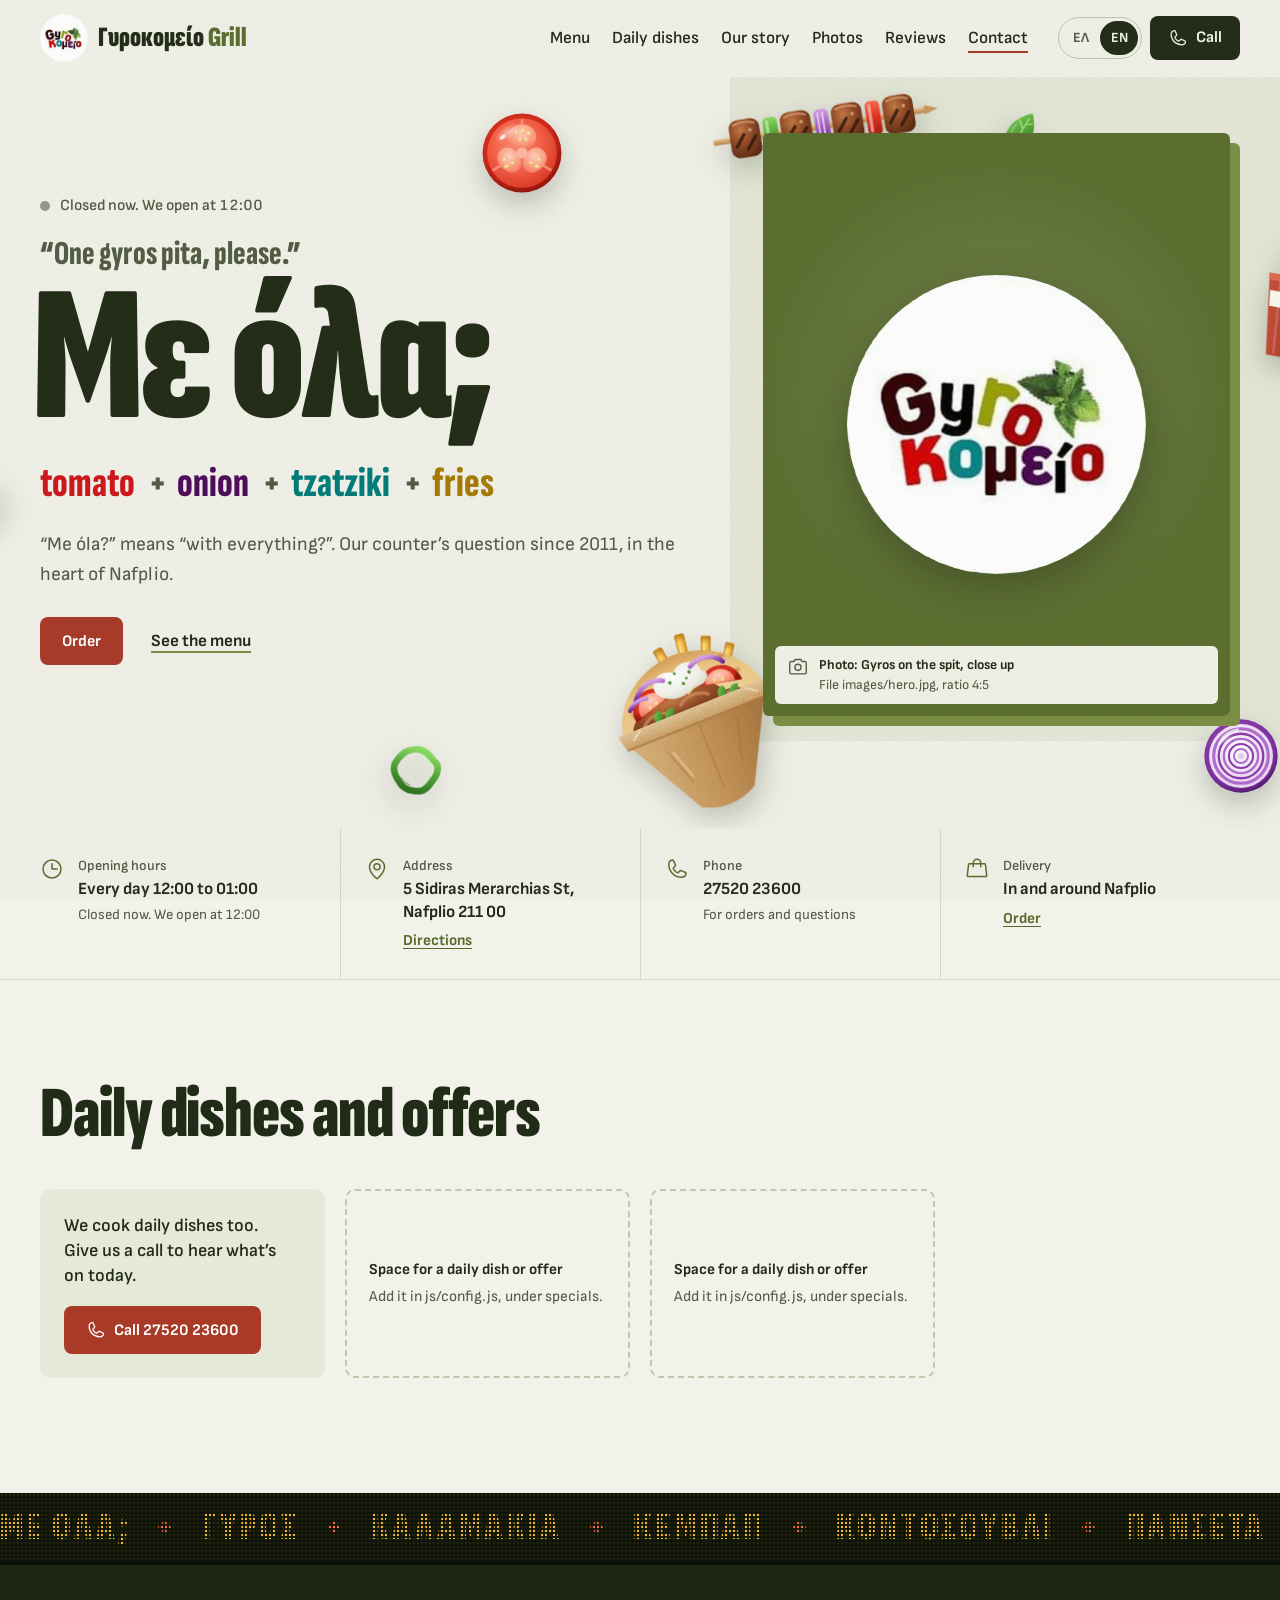
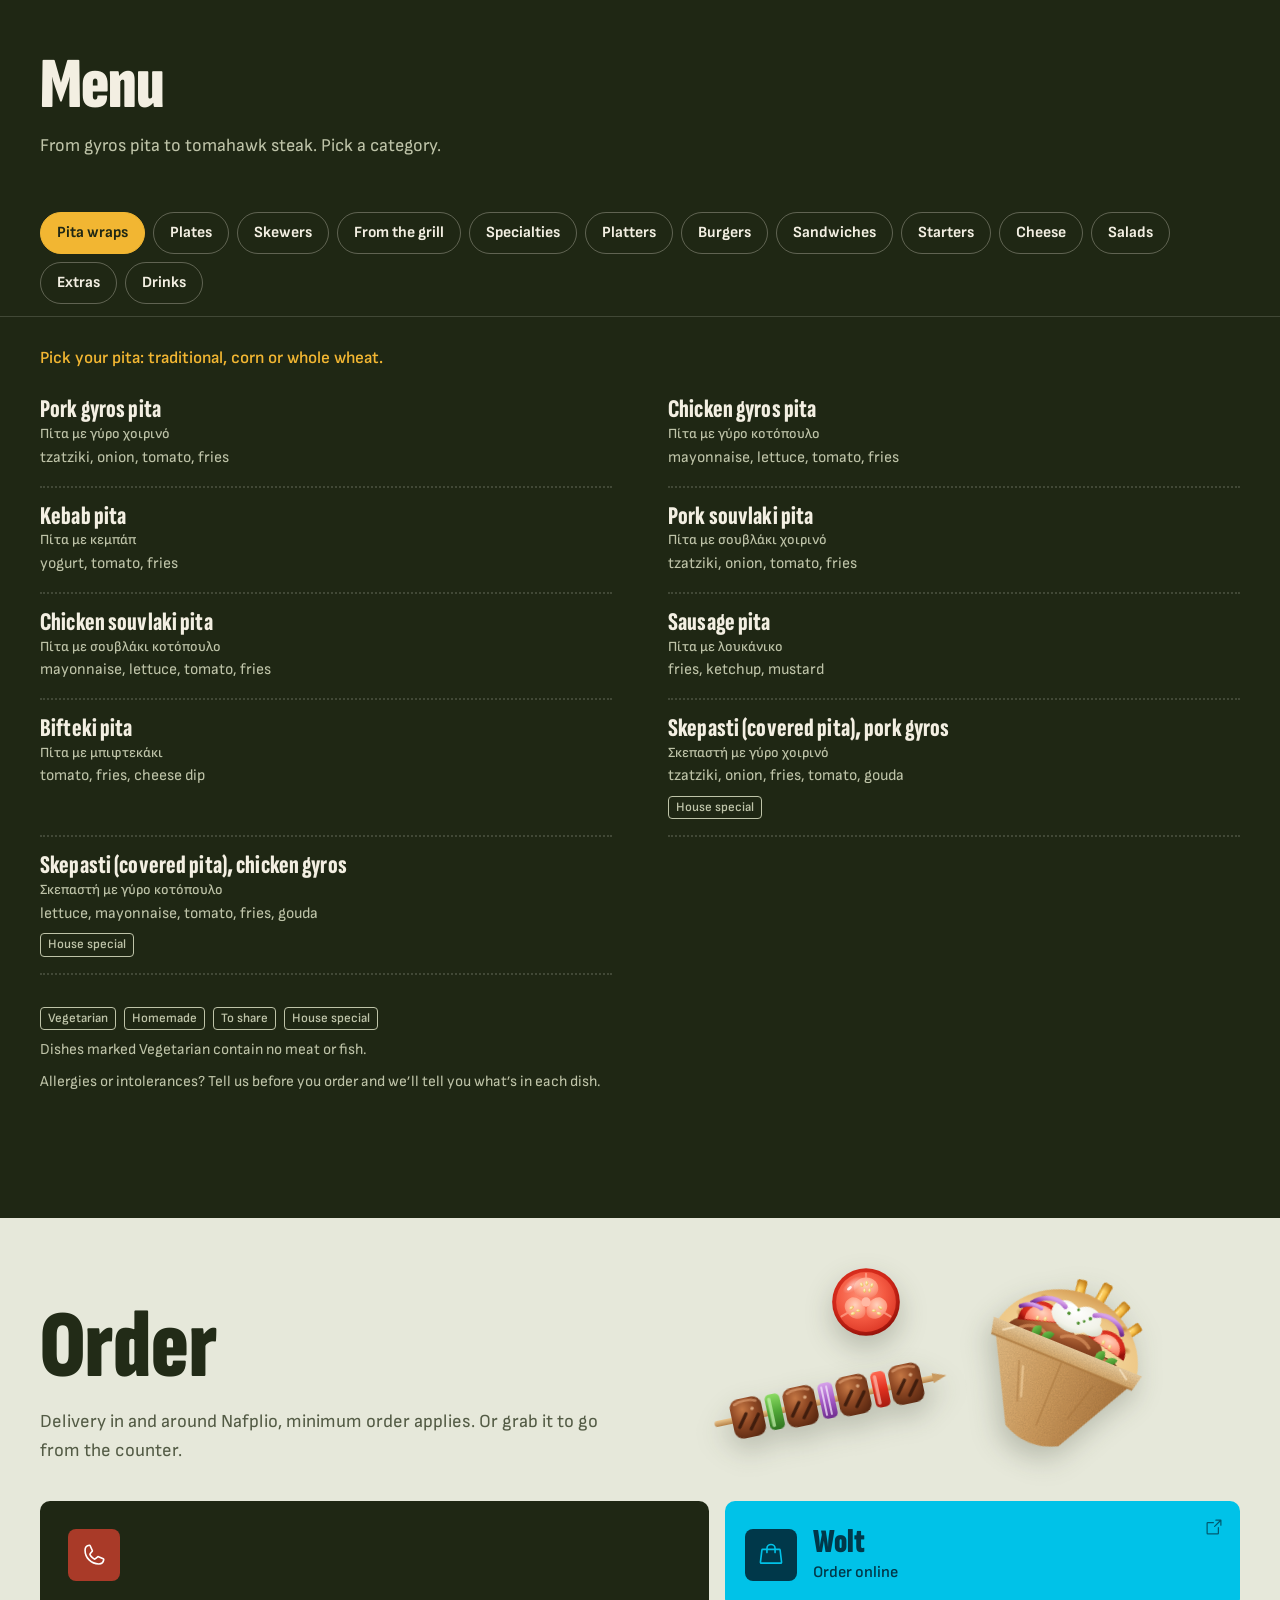
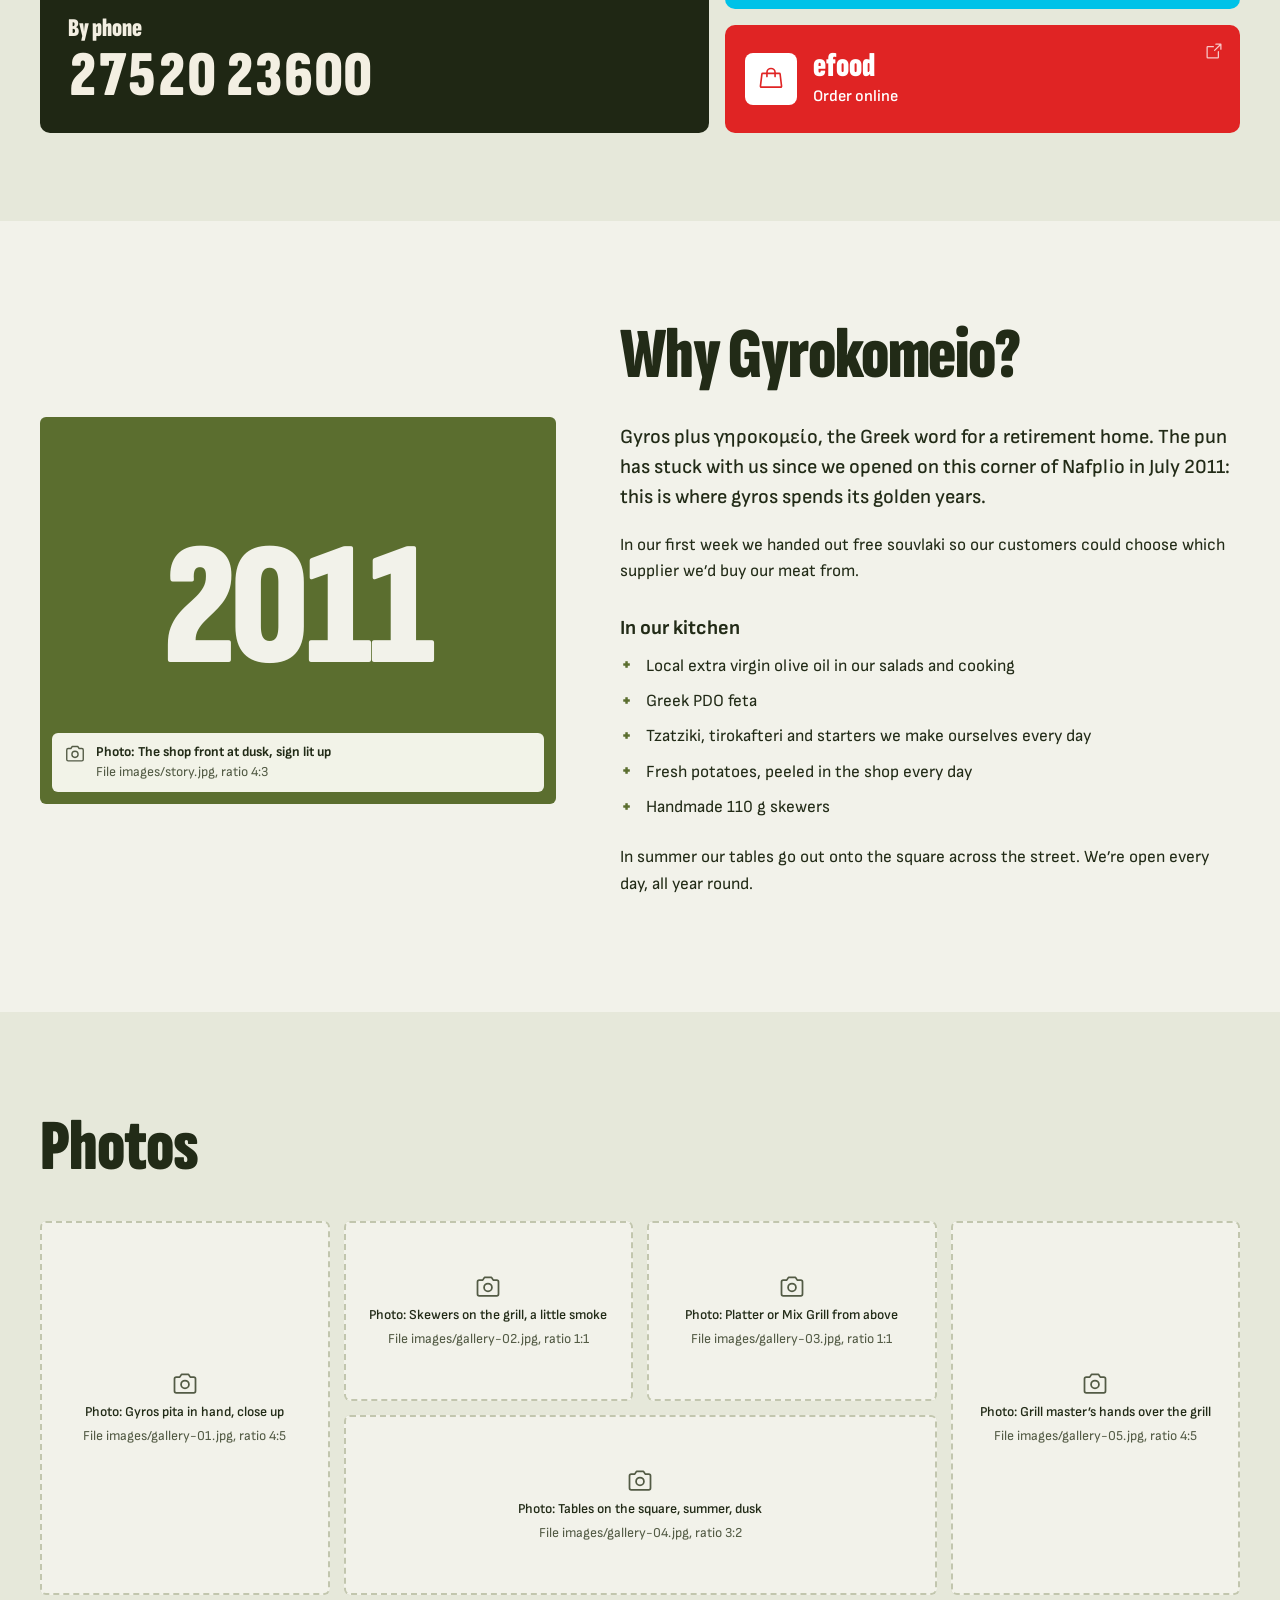
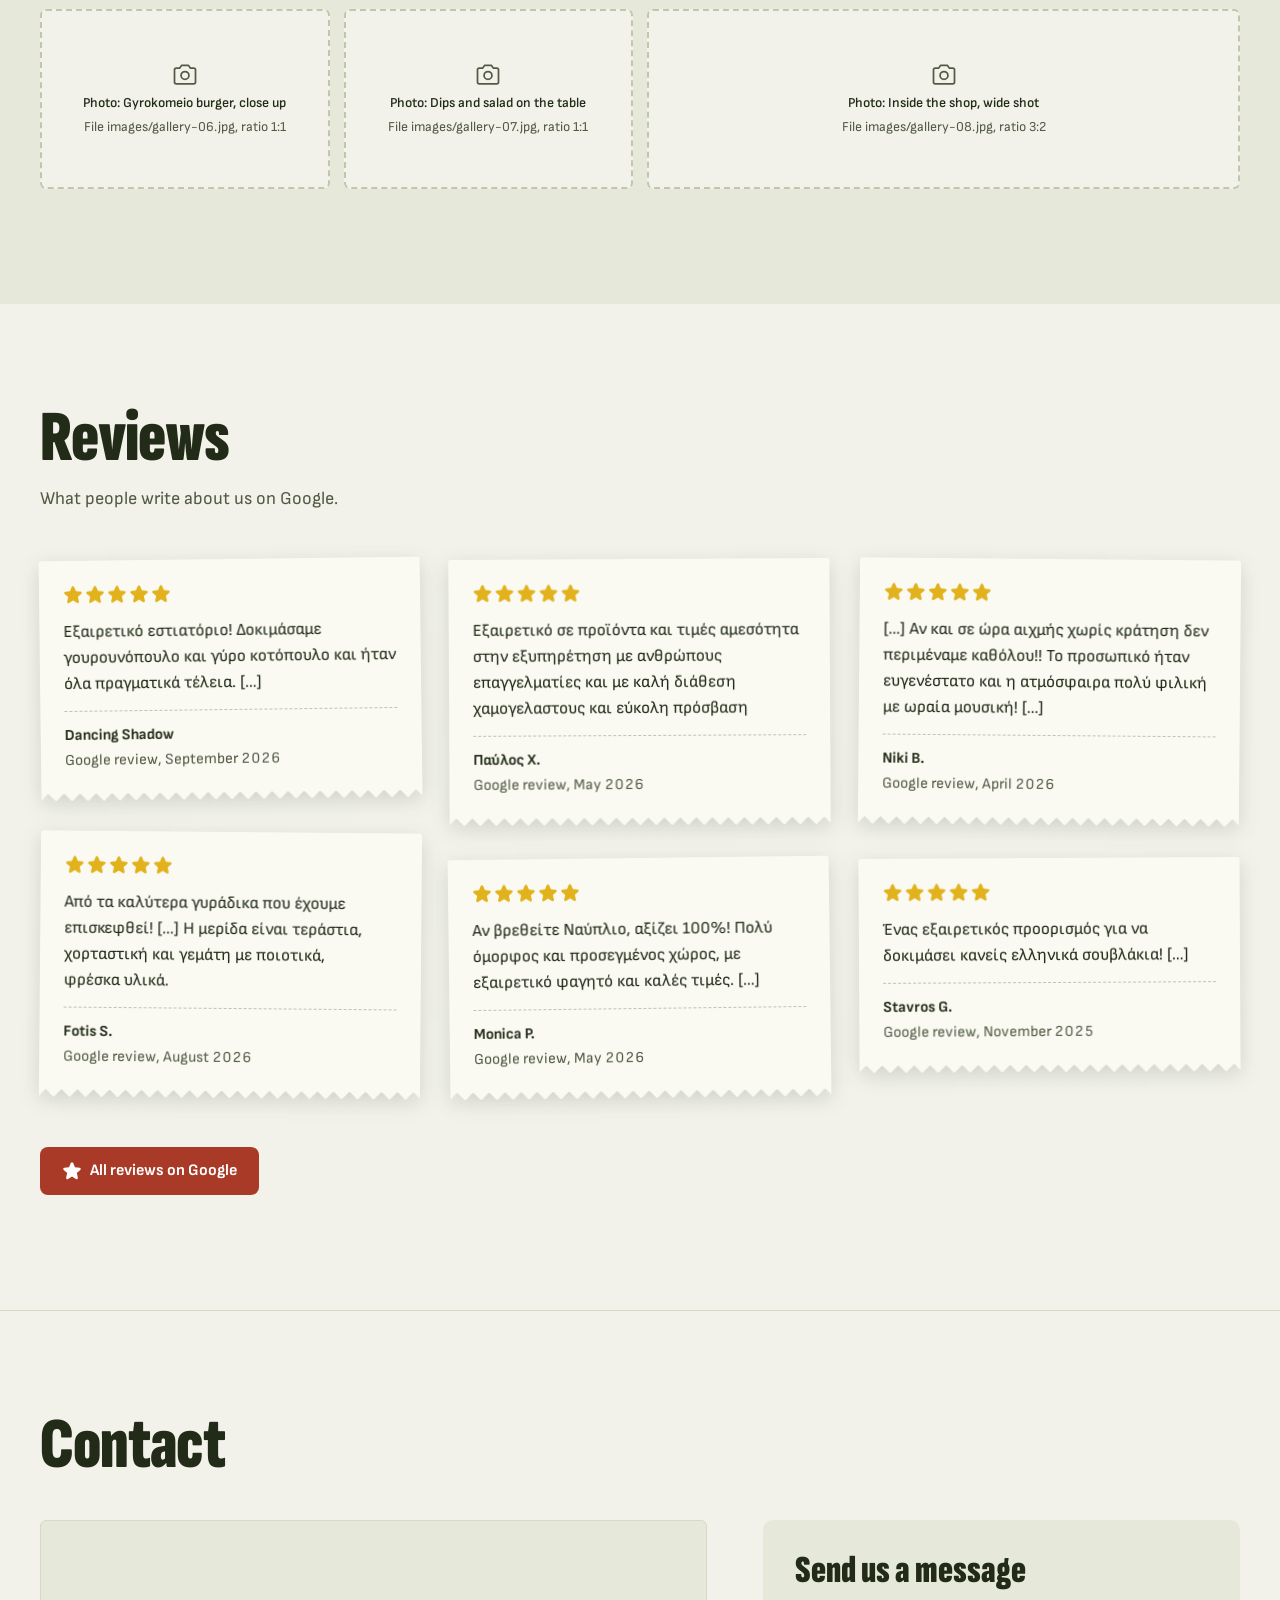
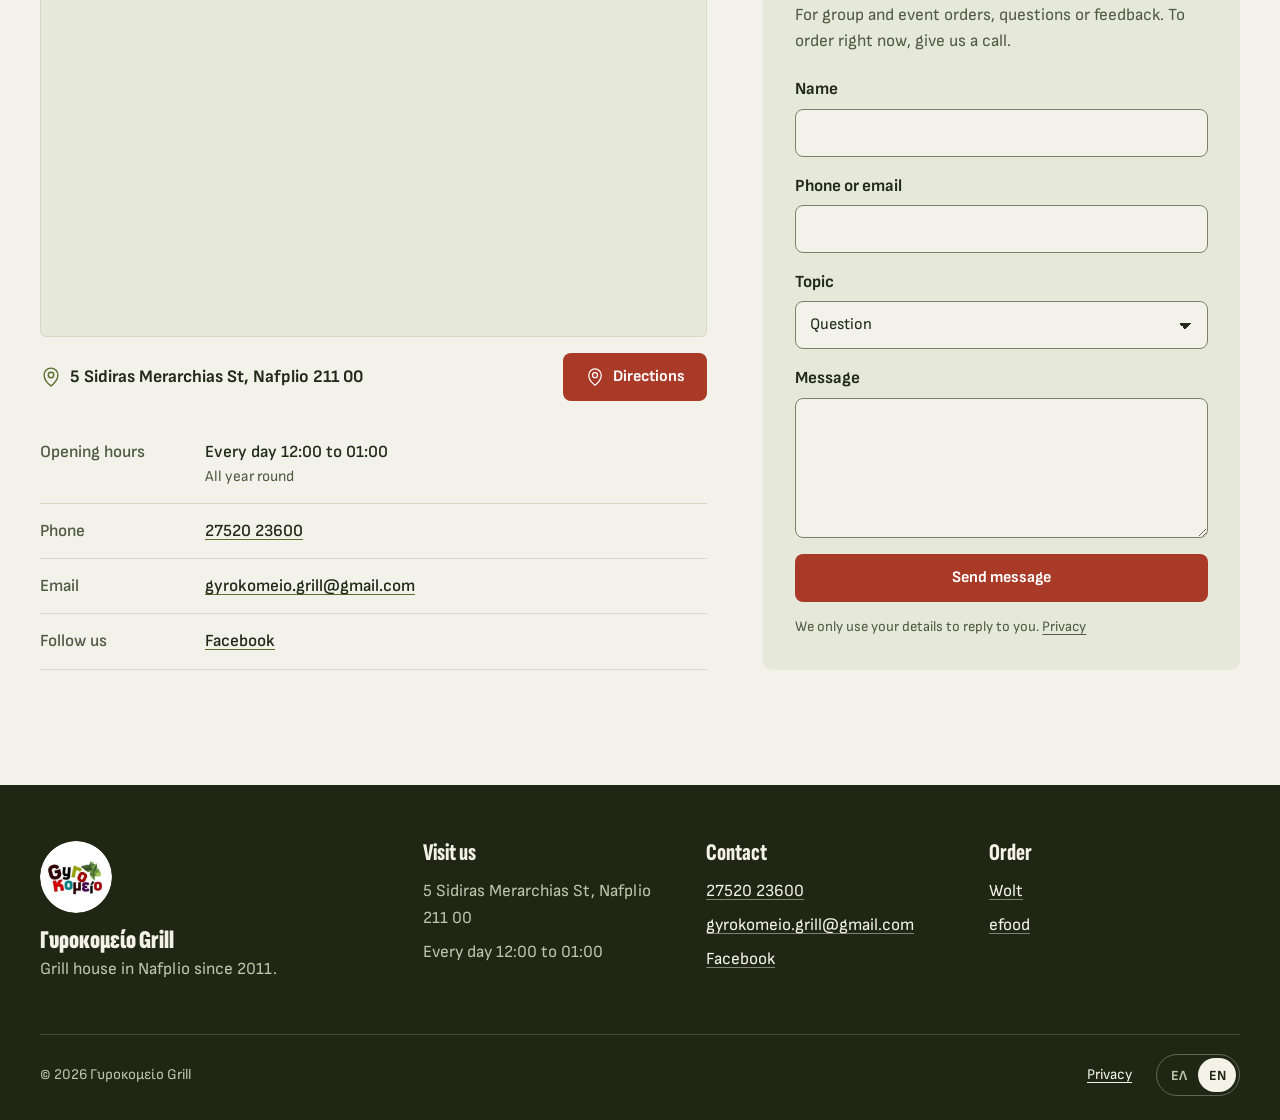
==== commit cb3a56bf: "Redesign, interactive food illustrations, address and map fixes - Olive palette with olive-tinted ne" ====
--- a/index.html
+++ b/index.html
@@ -5,15 +5,15 @@
   <meta name="viewport" content="width=device-width, initial-scale=1, viewport-fit=cover">
   <title>Γυροκομείο Grill | Ψητοπωλείο στο Ναύπλιο: γύρος, σουβλάκι, σχάρα</title>
   <meta name="description" content="Γύρος, χειροποίητα καλαμάκια, κεμπάπ και ψητά της σχάρας στο κέντρο του Ναυπλίου από το 2011. Delivery, take away και τραπέζια στην πλατεία. Κάθε μέρα 12:00 έως 01:00.">
-  <meta name="theme-color" content="#ffffff" media="(prefers-color-scheme: light)">
-  <meta name="theme-color" content="#1b1012" media="(prefers-color-scheme: dark)">
+  <meta name="theme-color" content="#F8F5EC" media="(prefers-color-scheme: light)">
+  <meta name="theme-color" content="#14170F" media="(prefers-color-scheme: dark)">
   <meta name="color-scheme" content="light dark">
 
   <meta property="og:type" content="restaurant">
   <meta property="og:site_name" content="Γυροκομείο Grill">
   <meta property="og:title" content="Γυροκομείο Grill, ψητοπωλείο στο Ναύπλιο">
   <meta property="og:description" content="Γύρος, χειροποίητα καλαμάκια και ψητά της σχάρας από το 2011. Delivery, take away και τραπέζια στην πλατεία.">
-  <meta property="og:image" content="https://panoslevedogiannis.github.io/Gyrokomeio/images/og-image.png">
+  <meta property="og:image" content="images/og-image.png">
   <meta property="og:image:width" content="1200">
   <meta property="og:image:height" content="630">
   <meta property="og:image:alt" content="Με όλα; Γυροκομείο Grill, Ναύπλιο">
@@ -26,7 +26,7 @@
   <link rel="apple-touch-icon" href="images/apple-touch-icon.png">
   <link rel="preload" href="fonts/sofia-sans-extra-condensed-greek.woff2" as="font" type="font/woff2" crossorigin>
   <link rel="preload" href="fonts/sofia-sans-greek.woff2" as="font" type="font/woff2" crossorigin>
-  <link rel="stylesheet" href="css/style.css">
+  <link rel="stylesheet" href="css/style.css?v=20260924b">
 
   <script>
     /* Pick the language before first paint: ?lang= wins, then the saved choice,
@@ -67,7 +67,7 @@
     "acceptsReservations": false,
     "address": {
       "@type": "PostalAddress",
-      "streetAddress": "Σιδηράς Μεραρχίας 11 & Πολυζωίδου",
+      "streetAddress": "Σιδηράς Μεραρχίας 5",
       "addressLocality": "Ναύπλιο",
       "postalCode": "21100",
       "addressRegion": "Αργολίδα",
@@ -88,21 +88,187 @@
   </script>
 </head>
 <body>
+  <!-- Icons: Phosphor Icons 2.1 (regular), MIT licence, https://phosphoricons.com -->
   <svg class="sprite" aria-hidden="true" focusable="false">
-    <symbol id="i-phone" viewBox="0 0 24 24"><path d="M6.6 3.5h2.8l1.6 4.3-2.1 1.4a11.5 11.5 0 0 0 5.9 5.9l1.4-2.1 4.3 1.6v2.8a2 2 0 0 1-2.2 2A16.6 16.6 0 0 1 4.6 5.7a2 2 0 0 1 2-2.2z"/></symbol>
-    <symbol id="i-pin" viewBox="0 0 24 24"><path d="M12 21s-6.5-5.8-6.5-11a6.5 6.5 0 0 1 13 0c0 5.2-6.5 11-6.5 11z"/><circle cx="12" cy="10" r="2.4"/></symbol>
-    <symbol id="i-bag" viewBox="0 0 24 24"><path d="M5.5 8.5h13l-1.1 11.5H6.6z"/><path d="M9 8.5V7a3 3 0 0 1 6 0v1.5"/></symbol>
-    <symbol id="i-clock" viewBox="0 0 24 24"><circle cx="12" cy="12" r="8.5"/><path d="M12 7.5V12l3 2"/></symbol>
-    <symbol id="i-mail" viewBox="0 0 24 24"><rect x="3.5" y="5.5" width="17" height="13" rx="2"/><path d="m4 7 8 6 8-6"/></symbol>
-    <symbol id="i-menu" viewBox="0 0 24 24"><path d="M4 7h16M4 12h16M4 17h16"/></symbol>
-    <symbol id="i-close" viewBox="0 0 24 24"><path d="M6 6l12 12M18 6 6 18"/></symbol>
-    <symbol id="i-camera" viewBox="0 0 24 24"><rect x="3" y="7" width="18" height="13" rx="2.5"/><path d="M8.5 7 10 4.5h4L15.5 7"/><circle cx="12" cy="13.5" r="3.5"/></symbol>
-    <symbol id="i-star" viewBox="0 0 24 24"><path class="fill" d="m12 3.2 2.7 5.5 6 .9-4.3 4.2 1 6-5.4-2.8-5.4 2.8 1-6-4.3-4.2 6-.9z"/></symbol>
-    <symbol id="i-left" viewBox="0 0 24 24"><path d="M15 5.5 8.5 12l6.5 6.5"/></symbol>
-    <symbol id="i-right" viewBox="0 0 24 24"><path d="M9 5.5 15.5 12 9 18.5"/></symbol>
-    <symbol id="i-map" viewBox="0 0 24 24"><path d="m3.5 6.5 5.5-2 6 2 5.5-2v13l-5.5 2-6-2-5.5 2z"/><path d="M9 4.5v13M15 6.5v13"/></symbol>
+    <symbol id="i-phone" viewBox="0 0 256 256"><path d="M222.37,158.46l-47.11-21.11-.13-.06a16,16,0,0,0-15.17,1.4,8.12,8.12,0,0,0-.75.56L134.87,160c-15.42-7.49-31.34-23.29-38.83-38.51l20.78-24.71c.2-.25.39-.5.57-.77a16,16,0,0,0,1.32-15.06l0-.12L97.54,33.64a16,16,0,0,0-16.62-9.52A56.26,56.26,0,0,0,32,80c0,79.4,64.6,144,144,144a56.26,56.26,0,0,0,55.88-48.92A16,16,0,0,0,222.37,158.46ZM176,208A128.14,128.14,0,0,1,48,80,40.2,40.2,0,0,1,82.87,40a.61.61,0,0,0,0,.12l21,47L83.2,111.86a6.13,6.13,0,0,0-.57.77,16,16,0,0,0-1,15.7c9.06,18.53,27.73,37.06,46.46,46.11a16,16,0,0,0,15.75-1.14,8.44,8.44,0,0,0,.74-.56L168.89,152l47,21.05h0s.08,0,.11,0A40.21,40.21,0,0,1,176,208Z"/></symbol>
+    <symbol id="i-pin" viewBox="0 0 256 256"><path d="M128,64a40,40,0,1,0,40,40A40,40,0,0,0,128,64Zm0,64a24,24,0,1,1,24-24A24,24,0,0,1,128,128Zm0-112a88.1,88.1,0,0,0-88,88c0,31.4,14.51,64.68,42,96.25a254.19,254.19,0,0,0,41.45,38.3,8,8,0,0,0,9.18,0A254.19,254.19,0,0,0,174,200.25c27.45-31.57,42-64.85,42-96.25A88.1,88.1,0,0,0,128,16Zm0,206c-16.53-13-72-60.75-72-118a72,72,0,0,1,144,0C200,161.23,144.53,209,128,222Z"/></symbol>
+    <symbol id="i-bag" viewBox="0 0 256 256"><path d="M239.89,198.12l-14.26-120a16,16,0,0,0-16-14.12H176a48,48,0,0,0-96,0H46.33a16,16,0,0,0-16,14.12l-14.26,120A16,16,0,0,0,20,210.6a16.13,16.13,0,0,0,12,5.4H223.92A16.13,16.13,0,0,0,236,210.6,16,16,0,0,0,239.89,198.12ZM128,32a32,32,0,0,1,32,32H96A32,32,0,0,1,128,32ZM32,200,46.33,80H80v24a8,8,0,0,0,16,0V80h64v24a8,8,0,0,0,16,0V80h33.75l14.17,120Z"/></symbol>
+    <symbol id="i-clock" viewBox="0 0 256 256"><path d="M128,24A104,104,0,1,0,232,128,104.11,104.11,0,0,0,128,24Zm0,192a88,88,0,1,1,88-88A88.1,88.1,0,0,1,128,216Zm64-88a8,8,0,0,1-8,8H128a8,8,0,0,1-8-8V72a8,8,0,0,1,16,0v48h48A8,8,0,0,1,192,128Z"/></symbol>
+    <symbol id="i-mail" viewBox="0 0 256 256"><path d="M224,48H32a8,8,0,0,0-8,8V192a16,16,0,0,0,16,16H216a16,16,0,0,0,16-16V56A8,8,0,0,0,224,48ZM203.43,64,128,133.15,52.57,64ZM216,192H40V74.19l82.59,75.71a8,8,0,0,0,10.82,0L216,74.19V192Z"/></symbol>
+    <symbol id="i-menu" viewBox="0 0 256 256"><path d="M224,128a8,8,0,0,1-8,8H40a8,8,0,0,1,0-16H216A8,8,0,0,1,224,128ZM40,72H216a8,8,0,0,0,0-16H40a8,8,0,0,0,0,16ZM216,184H40a8,8,0,0,0,0,16H216a8,8,0,0,0,0-16Z"/></symbol>
+    <symbol id="i-close" viewBox="0 0 256 256"><path d="M205.66,194.34a8,8,0,0,1-11.32,11.32L128,139.31,61.66,205.66a8,8,0,0,1-11.32-11.32L116.69,128,50.34,61.66A8,8,0,0,1,61.66,50.34L128,116.69l66.34-66.35a8,8,0,0,1,11.32,11.32L139.31,128Z"/></symbol>
+    <symbol id="i-camera" viewBox="0 0 256 256"><path d="M208,56H180.28L166.65,35.56A8,8,0,0,0,160,32H96a8,8,0,0,0-6.65,3.56L75.71,56H48A24,24,0,0,0,24,80V192a24,24,0,0,0,24,24H208a24,24,0,0,0,24-24V80A24,24,0,0,0,208,56Zm8,136a8,8,0,0,1-8,8H48a8,8,0,0,1-8-8V80a8,8,0,0,1,8-8H80a8,8,0,0,0,6.66-3.56L100.28,48h55.43l13.63,20.44A8,8,0,0,0,176,72h32a8,8,0,0,1,8,8ZM128,88a44,44,0,1,0,44,44A44.05,44.05,0,0,0,128,88Zm0,72a28,28,0,1,1,28-28A28,28,0,0,1,128,160Z"/></symbol>
+    <symbol id="i-star" viewBox="0 0 256 256"><path d="M234.29,114.85l-45,38.83L203,211.75a16.4,16.4,0,0,1-24.5,17.82L128,198.49,77.47,229.57A16.4,16.4,0,0,1,53,211.75l13.76-58.07-45-38.83A16.46,16.46,0,0,1,31.08,86l59-4.76,22.76-55.08a16.36,16.36,0,0,1,30.27,0l22.75,55.08,59,4.76a16.46,16.46,0,0,1,9.37,28.86Z"/></symbol>
+    <symbol id="i-left" viewBox="0 0 256 256"><path d="M165.66,202.34a8,8,0,0,1-11.32,11.32l-80-80a8,8,0,0,1,0-11.32l80-80a8,8,0,0,1,11.32,11.32L91.31,128Z"/></symbol>
+    <symbol id="i-right" viewBox="0 0 256 256"><path d="M181.66,133.66l-80,80a8,8,0,0,1-11.32-11.32L164.69,128,90.34,53.66a8,8,0,0,1,11.32-11.32l80,80A8,8,0,0,1,181.66,133.66Z"/></symbol>
+    <symbol id="i-map" viewBox="0 0 256 256"><path d="M228.92,49.69a8,8,0,0,0-6.86-1.45L160.93,63.52,99.58,32.84a8,8,0,0,0-5.52-.6l-64,16A8,8,0,0,0,24,56V200a8,8,0,0,0,9.94,7.76l61.13-15.28,61.35,30.68A8.15,8.15,0,0,0,160,224a8,8,0,0,0,1.94-.24l64-16A8,8,0,0,0,232,200V56A8,8,0,0,0,228.92,49.69ZM104,52.94l48,24V203.06l-48-24ZM40,62.25l48-12v127.5l-48,12Zm176,131.5-48,12V78.25l48-12Z"/></symbol>
+    <symbol id="i-external" viewBox="0 0 256 256"><path d="M224,104a8,8,0,0,1-16,0V59.32l-66.33,66.34a8,8,0,0,1-11.32-11.32L196.68,48H152a8,8,0,0,1,0-16h64a8,8,0,0,1,8,8Zm-40,24a8,8,0,0,0-8,8v72H48V80h72a8,8,0,0,0,0-16H48A16,16,0,0,0,32,80V208a16,16,0,0,0,16,16H176a16,16,0,0,0,16-16V136A8,8,0,0,0,184,128Z"/></symbol>
   </svg>
 
+  <!-- Food illustrations (original, drawn for this site) -->
+  <svg class="sprite" aria-hidden="true" focusable="false">
+  <defs>
+    <radialGradient id="g-tom-skin" cx="45%" cy="40%" r="60%"><stop offset="0" stop-color="#F0452F"/><stop offset=".75" stop-color="#CF2618"/><stop offset="1" stop-color="#96120A"/></radialGradient>
+    <radialGradient id="g-tom-flesh" cx="42%" cy="38%" r="65%"><stop offset="0" stop-color="#FF8F74"/><stop offset=".6" stop-color="#F45A42"/><stop offset="1" stop-color="#DE3A28"/></radialGradient>
+    <radialGradient id="g-tom-gel" cx="50%" cy="35%" r="70%"><stop offset="0" stop-color="#FFD2BD"/><stop offset=".55" stop-color="#FFA489"/><stop offset="1" stop-color="#F7775E"/></radialGradient>
+    <radialGradient id="g-seed" cx="40%" cy="35%" r="70%"><stop offset="0" stop-color="#FFF6CF"/><stop offset="1" stop-color="#EAB548"/></radialGradient>
+    <radialGradient id="g-shine" cx="50%" cy="50%" r="50%"><stop offset="0" stop-color="#fff" stop-opacity=".9"/><stop offset="1" stop-color="#fff" stop-opacity="0"/></radialGradient>
+    <linearGradient id="g-fry" x1="0" x2="1" y1="0" y2="0"><stop offset="0" stop-color="#D38F1C"/><stop offset=".3" stop-color="#FFD873"/><stop offset=".65" stop-color="#F7C24B"/><stop offset="1" stop-color="#C98316"/></linearGradient>
+    <linearGradient id="g-fry-tip" x1="0" x2="0" y1="0" y2="1"><stop offset="0" stop-color="#B7700F" stop-opacity=".85"/><stop offset="1" stop-color="#B7700F" stop-opacity="0"/></linearGradient>
+    <linearGradient id="g-cup" x1="0" x2="1"><stop offset="0" stop-color="#C9503A"/><stop offset=".45" stop-color="#AE3C28"/><stop offset="1" stop-color="#7A2417"/></linearGradient>
+    <linearGradient id="g-label" x1="0" x2="1"><stop offset="0" stop-color="#FFFBF0"/><stop offset=".6" stop-color="#F1ECDD"/><stop offset="1" stop-color="#D5CEBB"/></linearGradient>
+    <linearGradient id="g-paper" x1="0" x2="1"><stop offset="0" stop-color="#EDC48A"/><stop offset=".45" stop-color="#D9A565"/><stop offset="1" stop-color="#B27A3F"/></linearGradient>
+    <linearGradient id="g-paper-rim" x1="0" x2="0" y1="0" y2="1"><stop offset="0" stop-color="#F5D6A6"/><stop offset="1" stop-color="#DDAE6E"/></linearGradient>
+    <radialGradient id="g-pita" cx="50%" cy="80%" r="75%"><stop offset="0" stop-color="#F9E2B0"/><stop offset=".7" stop-color="#EDC684"/><stop offset="1" stop-color="#D9A45C"/></radialGradient>
+    <radialGradient id="g-toast" cx="50%" cy="50%" r="50%"><stop offset="0" stop-color="#B8742E" stop-opacity=".8"/><stop offset="1" stop-color="#B8742E" stop-opacity="0"/></radialGradient>
+    <radialGradient id="g-meat" cx="38%" cy="28%" r="80%"><stop offset="0" stop-color="#C47744"/><stop offset=".45" stop-color="#914A25"/><stop offset="1" stop-color="#5A2811"/></radialGradient>
+    <linearGradient id="g-stick" x1="0" x2="0" y1="0" y2="1"><stop offset="0" stop-color="#EBC68D"/><stop offset="1" stop-color="#B58148"/></linearGradient>
+    <linearGradient id="g-pepper" x1="0" x2="0" y1="0" y2="1"><stop offset="0" stop-color="#8BDB63"/><stop offset=".5" stop-color="#4FA636"/><stop offset="1" stop-color="#2F7420"/></linearGradient>
+    <linearGradient id="g-redpep" x1="0" x2="0" y1="0" y2="1"><stop offset="0" stop-color="#FF6A52"/><stop offset=".5" stop-color="#E0301F"/><stop offset="1" stop-color="#A51A10"/></linearGradient>
+    <linearGradient id="g-onion" x1="0" x2="0" y1="0" y2="1"><stop offset="0" stop-color="#D6A2EA"/><stop offset=".5" stop-color="#A45BC6"/><stop offset="1" stop-color="#6E2B8E"/></linearGradient>
+    <radialGradient id="g-onion-skin" cx="45%" cy="40%" r="60%"><stop offset="0" stop-color="#A659C6"/><stop offset=".85" stop-color="#7B2C9E"/><stop offset="1" stop-color="#561A73"/></radialGradient>
+    <radialGradient id="g-onion-flesh" cx="45%" cy="40%" r="60%"><stop offset="0" stop-color="#FFFFFF"/><stop offset="1" stop-color="#EBD5F3"/></radialGradient>
+    <radialGradient id="g-lemon-rind" cx="50%" cy="10%" r="95%"><stop offset="0" stop-color="#FFE36B"/><stop offset=".8" stop-color="#F2BE1C"/><stop offset="1" stop-color="#D99E0C"/></radialGradient>
+    <radialGradient id="g-lemon-pulp" cx="50%" cy="15%" r="90%"><stop offset="0" stop-color="#FFF9CF"/><stop offset=".7" stop-color="#FCE679"/><stop offset="1" stop-color="#F4CF3D"/></radialGradient>
+    <linearGradient id="g-leaf" x1="0" x2="1" y1="0" y2="1"><stop offset="0" stop-color="#7FD059"/><stop offset=".55" stop-color="#4E9E33"/><stop offset="1" stop-color="#2F6E1F"/></linearGradient>
+    <radialGradient id="g-tzatziki" cx="40%" cy="30%" r="75%"><stop offset="0" stop-color="#FFFFFF"/><stop offset=".7" stop-color="#F1F2E8"/><stop offset="1" stop-color="#D6DBC9"/></radialGradient>
+    <filter id="f-grain" x="0" y="0" width="100%" height="100%">
+      <feTurbulence type="fractalNoise" baseFrequency=".9" numOctaves="2" seed="4" result="n"/>
+      <feColorMatrix in="n" values="0 0 0 0 0  0 0 0 0 0  0 0 0 0 0  0 0 0 .35 0" result="a"/>
+      <feComposite in="a" in2="SourceGraphic" operator="in" result="g"/>
+      <feBlend in="g" in2="SourceGraphic" mode="multiply"/>
+    </filter>
+  </defs>
+
+  <!-- Tomato slice -->
+  <symbol id="il-tomato" viewBox="0 0 100 100">
+    <circle cx="50" cy="50" r="47" fill="url(#g-tom-skin)"/>
+    <circle cx="50" cy="50" r="41.5" fill="url(#g-tom-flesh)"/>
+    <g stroke="#FFA38C" stroke-width="3" stroke-linecap="round" opacity=".75"><path d="M50 50V11M50 50 84 70M50 50 16 70"/></g>
+    <path d="M50 16c11 0 18 8 17 17-1 7-8 12-17 12s-16-5-17-12c-1-9 6-17 17-17Z" fill="url(#g-tom-gel)"/>
+    <path d="M78 62c-5 9-15 14-22 10-6-3-7-11-3-18 4-8 12-12 18-10 7 3 11 10 7 18Z" fill="url(#g-tom-gel)"/>
+    <path d="M22 62c5 9 15 14 22 10 6-3 7-11 3-18-4-8-12-12-18-10-7 3-11 10-7 18Z" fill="url(#g-tom-gel)"/>
+    <circle cx="50" cy="50" r="6.5" fill="#FFB9A4"/>
+    <g fill="url(#g-seed)"><ellipse cx="44" cy="26" rx="2.2" ry="3.4" transform="rotate(-20 44 26)"/><ellipse cx="51" cy="24" rx="2.2" ry="3.4"/><ellipse cx="58" cy="27" rx="2.2" ry="3.4" transform="rotate(20 58 27)"/><ellipse cx="48" cy="34" rx="2" ry="3"/><ellipse cx="55" cy="34" rx="2" ry="3"/>
+      <ellipse cx="70" cy="58" rx="3.4" ry="2.2" transform="rotate(30 70 58)"/><ellipse cx="68" cy="66" rx="3.4" ry="2.2" transform="rotate(10 68 66)"/><ellipse cx="61" cy="62" rx="3" ry="2"/>
+      <ellipse cx="30" cy="58" rx="3.4" ry="2.2" transform="rotate(-30 30 58)"/><ellipse cx="32" cy="66" rx="3.4" ry="2.2" transform="rotate(-10 32 66)"/><ellipse cx="39" cy="62" rx="3" ry="2"/></g>
+    <ellipse cx="32" cy="26" rx="17" ry="8" fill="url(#g-shine)" opacity=".55" transform="rotate(-38 32 26)"/>
+    <ellipse cx="27" cy="31" rx="4" ry="2" fill="#fff" opacity=".85" transform="rotate(-38 27 31)"/>
+  </symbol>
+
+  <!-- Red onion ring -->
+  <symbol id="il-onion" viewBox="0 0 100 100">
+    <circle cx="50" cy="50" r="47" fill="url(#g-onion-skin)"/>
+    <circle cx="50" cy="50" r="41" fill="url(#g-onion-flesh)"/>
+    <circle cx="50" cy="50" r="35" fill="none" stroke="#B36BD2" stroke-width="4"/>
+    <circle cx="50" cy="50" r="28.5" fill="none" stroke="#8C3AB0" stroke-width="3"/>
+    <circle cx="50" cy="50" r="22" fill="none" stroke="#B36BD2" stroke-width="3"/>
+    <circle cx="50" cy="50" r="15.5" fill="none" stroke="#8C3AB0" stroke-width="2.6"/>
+    <circle cx="50" cy="50" r="9" fill="none" stroke="#B36BD2" stroke-width="2.4"/>
+    <circle cx="50" cy="50" r="4" fill="#E8D0F2"/>
+    <path d="M22 34a32 32 0 0 1 24-18" stroke="#fff" stroke-width="3" stroke-linecap="round" fill="none" opacity=".7"/>
+    <ellipse cx="30" cy="28" rx="12" ry="6" fill="url(#g-shine)" opacity=".5" transform="rotate(-40 30 28)"/>
+  </symbol>
+
+  <!-- A single fry (used for the bursts) -->
+  <symbol id="il-fry" viewBox="0 0 16 80">
+    <rect x="2" y="2" width="12" height="76" rx="3" fill="url(#g-fry)"/>
+    <rect x="2" y="2" width="12" height="10" rx="3" fill="url(#g-fry-tip)"/>
+    <path d="M6 16v48" stroke="#FFE7A6" stroke-width="1.6" stroke-linecap="round" opacity=".8"/>
+  </symbol>
+
+  <!-- Fries in a paper cup -->
+  <symbol id="il-fries" viewBox="0 0 120 160">
+    <use href="#il-fry" x="28" y="10" width="14" height="86" transform="rotate(-14 35 55)"/>
+    <use href="#il-fry" x="44" y="2" width="14" height="92" transform="rotate(-5 51 50)"/>
+    <use href="#il-fry" x="62" y="6" width="14" height="88" transform="rotate(7 69 52)"/>
+    <use href="#il-fry" x="76" y="16" width="14" height="80" transform="rotate(17 83 56)"/>
+    <use href="#il-fry" x="53" y="22" width="13" height="74" transform="rotate(1 59 59)"/>
+    <use href="#il-fry" x="36" y="28" width="12" height="66" transform="rotate(-8 42 60)"/>
+    <path d="M14 60h92l-12 94H26Z" fill="url(#g-cup)"/>
+    <path d="M14 60h92l-1 8H15Z" fill="#E0674F"/>
+    <path d="M18 80h84l-2 18H20Z" fill="url(#g-label)"/>
+    <path d="M60 60h46l-12 94H60Z" fill="#000" opacity=".12"/>
+    <path d="M28 66l6 84" stroke="#fff" stroke-width="3" stroke-linecap="round" opacity=".18"/>
+    <circle cx="48" cy="40" r="1.2" fill="#fff"/><circle cx="66" cy="30" r="1.2" fill="#fff"/><circle cx="80" cy="46" r="1.1" fill="#fff"/><circle cx="56" cy="52" r="1" fill="#fff"/>
+  </symbol>
+
+  <!-- Souvlaki skewer -->
+  <symbol id="il-skewer" viewBox="0 0 240 64">
+    <rect x="2" y="29" width="228" height="6" rx="3" fill="url(#g-stick)"/>
+    <path d="M225 27l14 5-14 5Z" fill="#C99A5F"/>
+    <g id="il-meat-cube">
+      <rect x="20" y="12" width="32" height="40" rx="9" fill="url(#g-meat)"/>
+      <path d="M26 40l9-12M37 44l10-13" stroke="#35170A" stroke-width="3.4" stroke-linecap="round" opacity=".85"/>
+      <path d="M25 17c6-3 16-3 22 0" stroke="#E4A67A" stroke-width="2.6" stroke-linecap="round" fill="none" opacity=".6"/>
+      <circle cx="42" cy="24" r="1.8" fill="#F2C79E" opacity=".7"/>
+    </g>
+    <rect x="56" y="14" width="15" height="36" rx="5" fill="url(#g-pepper)"/><rect x="58.5" y="17" width="3.5" height="30" rx="1.8" fill="#C8F2B0" opacity=".7"/>
+    <use href="#il-meat-cube" x="54"/>
+    <rect x="110" y="14" width="15" height="36" rx="5" fill="url(#g-onion)"/><path d="M114 18v28M119 18v28" stroke="#F6E9FB" stroke-width="1.8" stroke-linecap="round" opacity=".8"/>
+    <use href="#il-meat-cube" x="108"/>
+    <rect x="164" y="14" width="15" height="36" rx="5" fill="url(#g-redpep)"/><rect x="166.5" y="17" width="3.5" height="30" rx="1.8" fill="#FFC0B2" opacity=".7"/>
+    <use href="#il-meat-cube" x="162"/>
+  </symbol>
+
+  <!-- Pita gyros wrapped in paper -->
+  <symbol id="il-gyros" viewBox="0 0 200 214">
+    <use href="#il-fry" x="86" y="16" width="14" height="90" transform="rotate(-8 93 60)"/>
+    <use href="#il-fry" x="104" y="6" width="14" height="98" transform="rotate(8 111 55)"/>
+    <use href="#il-fry" x="122" y="22" width="14" height="86" transform="rotate(22 129 65)"/>
+    <use href="#il-fry" x="139" y="42" width="13" height="68" transform="rotate(34 145 76)"/>
+    <path d="M20 110C22 70 58 42 100 40c42 2 78 30 80 70Z" fill="url(#g-pita)"/>
+    <ellipse cx="42" cy="84" rx="7" ry="5" fill="url(#g-toast)"/><ellipse cx="158" cy="80" rx="6" ry="4" fill="url(#g-toast)"/><ellipse cx="148" cy="60" rx="5" ry="3.5" fill="url(#g-toast)"/><ellipse cx="58" cy="60" rx="5" ry="3.5" fill="url(#g-toast)"/>
+    <path d="M30 110c2-19 18-29 35-25 8-13 29-13 37 0 12-9 33-5 35 10 12-2 27 6 27 15Z" fill="url(#g-meat)"/>
+    <path d="M46 99c9-9 22-9 30-2M90 92c9-7 22-7 31 0M128 101c9-5 20-4 26 2" stroke="#D38C5A" stroke-width="3.5" stroke-linecap="round" fill="none" opacity=".75"/>
+    <path d="M52 106c6-4 12-4 18 0M104 104c6-4 12-4 18 0" stroke="#3F1C0B" stroke-width="3" stroke-linecap="round" fill="none" opacity=".6"/>
+    <path d="M40 92a23 23 0 0 1 44-13Z" fill="url(#g-tom-skin)"/><path d="M47 89a16 16 0 0 1 31-9Z" fill="url(#g-tom-gel)"/>
+    <ellipse cx="59" cy="83" rx="1.8" ry="2.6" fill="url(#g-seed)"/><ellipse cx="67" cy="81" rx="1.8" ry="2.6" fill="url(#g-seed)"/>
+    <path d="M116 81a23 23 0 0 1 44 10Z" fill="url(#g-tom-skin)"/><path d="M122 82a16 16 0 0 1 31 7Z" fill="url(#g-tom-gel)"/>
+    <ellipse cx="133" cy="81" rx="1.8" ry="2.6" fill="url(#g-seed)"/><ellipse cx="141" cy="83" rx="1.8" ry="2.6" fill="url(#g-seed)"/>
+    <path d="M70 71c-3-15 14-22 25-13 8-11 30-7 28 8 11 4 2 18-13 13-11 9-32 7-40-8Z" fill="url(#g-tzatziki)"/>
+    <path d="M80 62c4-5 10-6 15-3" stroke="#fff" stroke-width="3" stroke-linecap="round" fill="none"/>
+    <g fill="#4E8F2E"><circle cx="88" cy="66" r="1.9"/><circle cx="101" cy="72" r="1.7"/><circle cx="111" cy="63" r="1.9"/><circle cx="96" cy="59" r="1.5"/><circle cx="106" cy="68" r="1.4"/></g>
+    <path d="M48 70c9-13 25-15 34-9" stroke="url(#g-onion)" stroke-width="5" fill="none" stroke-linecap="round"/>
+    <path d="M114 58c13-7 28-3 34 8" stroke="url(#g-onion)" stroke-width="5" fill="none" stroke-linecap="round"/>
+    <path d="M38 78c6-6 15-8 21-6" stroke="url(#g-onion)" stroke-width="4.5" fill="none" stroke-linecap="round"/>
+    <g fill="url(#g-leaf)"><path d="M62 104c-6-6-4-14 4-15 4 6 2 12-4 15Z"/><path d="M70 101c0-8 6-12 12-9-1 7-6 10-12 9Z"/><path d="M134 104c-6-6-4-14 4-15 4 6 2 12-4 15Z"/><path d="M142 102c0-8 6-12 12-9-1 7-6 10-12 9Z"/></g>
+    <g filter="url(#f-grain)">
+      <path d="M20 106h160l-50 94q-30 16-60 0Z" fill="url(#g-paper)"/>
+      <path d="M16 99h168l-4 17H20Z" fill="url(#g-paper-rim)"/>
+    </g>
+    <path d="M20 116h160" stroke="#A8743A" stroke-width="2" opacity=".7"/>
+    <path d="M58 132l14 40M100 118v70M140 128l-12 42" stroke="#9E6B34" stroke-width="2" stroke-linecap="round" opacity=".35"/>
+    <path d="M64 136l10 30" stroke="#FFE2B5" stroke-width="2.5" stroke-linecap="round" opacity=".45"/>
+    <path d="M30 108l10-7M170 108l-10-7" stroke="#FFF1D6" stroke-width="2" stroke-linecap="round" opacity=".6"/>
+  </symbol>
+
+  <!-- Lemon wedge -->
+  <symbol id="il-lemon" viewBox="0 0 100 62">
+    <path d="M3 8a47 47 0 0 0 94 0Z" fill="url(#g-lemon-rind)"/>
+    <path d="M10 10a40 40 0 0 0 80 0Z" fill="#FFF6D2"/>
+    <path d="M15 11a35 35 0 0 0 70 0Z" fill="url(#g-lemon-pulp)"/>
+    <path d="M50 11v33M50 11 27 36M50 11l23 25M50 11 18 24M50 11l32 13" stroke="#FFFBE3" stroke-width="2.4" stroke-linecap="round"/>
+    <g fill="#FFFDF0" opacity=".8"><ellipse cx="36" cy="20" rx="2" ry="1.2"/><ellipse cx="62" cy="22" rx="2" ry="1.2"/><ellipse cx="45" cy="30" rx="1.6" ry="1"/></g>
+    <path d="M8 12c3 18 16 32 34 37" stroke="#fff" stroke-width="2.5" stroke-linecap="round" fill="none" opacity=".35"/>
+  </symbol>
+
+  <!-- Green pepper ring -->
+  <symbol id="il-pepper" viewBox="0 0 60 60">
+    <path d="M30 5c10 0 14 6 20 8s7 13 5 19-3 16-11 20-18 4-24 0S3 40 5 30s5-16 11-20 8-5 14-5Z" fill="none" stroke="url(#g-pepper)" stroke-width="8" stroke-linejoin="round"/>
+    <path d="M30 11c7 0 11 4 15 6" stroke="#D2F5BD" stroke-width="2.4" stroke-linecap="round" fill="none" opacity=".8"/>
+    <path d="M17 44c3 3 8 5 13 5" stroke="#1F5214" stroke-width="2" stroke-linecap="round" fill="none" opacity=".35"/>
+  </symbol>
+
+  <!-- Mint leaf, like the one on the logo -->
+  <symbol id="il-leaf" viewBox="0 0 60 80">
+    <path d="M30 76C7 62 3 30 30 4c27 26 23 58 0 72Z" fill="url(#g-leaf)"/>
+    <path d="M30 70V14M30 32l-11-9M30 46l13-10M30 58l-12-8M30 24l8-6" stroke="#A9E88A" stroke-width="2.2" stroke-linecap="round" fill="none" opacity=".85"/>
+    <path d="M18 30c-2 10 0 22 6 32" stroke="#fff" stroke-width="2" stroke-linecap="round" fill="none" opacity=".3"/>
+  </symbol>
+  </svg>
+
+  <div class="top-sentinel" aria-hidden="true"></div>
   <a class="skip" href="#main" data-i18n="skip">Μετάβαση στο περιεχόμενο</a>
 
   <header class="site-header" id="top">
@@ -151,10 +317,22 @@
   <main id="main">
     <!-- HERO -->
     <section class="hero" aria-labelledby="hero-title">
+      <div class="hero-deco" aria-hidden="true">
+        <div class="deco deco-tomato" data-depth="0.8"><div class="deco-inner"><svg viewBox="0 0 100 100"><use href="#il-tomato"/></svg></div></div>
+        <div class="deco deco-leaf" data-depth="0.5"><div class="deco-inner"><svg viewBox="0 0 60 80"><use href="#il-leaf"/></svg></div></div>
+        <div class="deco deco-skewer" data-depth="0.6"><div class="deco-inner"><svg viewBox="0 0 240 64"><use href="#il-skewer"/></svg></div></div>
+        <div class="deco deco-fries" data-depth="0.7"><div class="deco-inner"><svg viewBox="0 0 120 160"><use href="#il-fries"/></svg></div></div>
+        <div class="deco deco-lemon" data-depth="0.9"><div class="deco-inner"><svg viewBox="0 0 100 62"><use href="#il-lemon"/></svg></div></div>
+        <div class="deco deco-pepper" data-depth="1"><div class="deco-inner"><svg viewBox="0 0 60 60"><use href="#il-pepper"/></svg></div></div>
+        <div class="deco deco-gyros" data-depth="0.45"><div class="deco-inner"><svg viewBox="0 0 200 214"><use href="#il-gyros"/></svg></div></div>
+        <div class="deco deco-onion" data-depth="0.75"><div class="deco-inner"><svg viewBox="0 0 100 100"><use href="#il-onion"/></svg></div></div>
+      </div>
       <div class="wrap hero-grid">
         <div class="hero-text">
+          <p class="status" data-status><span class="status-dot" aria-hidden="true"></span><span class="status-text"></span></p>
           <h1 id="hero-title">
-            <span class="hero-kicker" data-i18n="hero.kicker">Γυροκομείο Grill, ψητοπωλείο στο Ναύπλιο</span>
+            <span class="visually-hidden" data-i18n="hero.kicker">Γυροκομείο Grill, ψητοπωλείο στο Ναύπλιο.</span>
+            <span class="hero-order" data-i18n="hero.order">«Μια πίτα γύρο, παρακαλώ.»</span>
             <span class="hero-big" lang="el">Με όλα;</span>
           </h1>
           <ul class="ingredients" aria-label="Με όλα σημαίνει" data-i18n-attr="aria-label=hero.ingLabel">
@@ -163,12 +341,11 @@
             <li class="ing ing-tzatziki" style="--i:2" data-i18n="ing.tzatziki">τζατζίκι</li>
             <li class="ing ing-fries" style="--i:3" data-i18n="ing.fries">πατάτες</li>
           </ul>
-          <p class="hero-lede" data-i18n="hero.lede">Η ερώτηση που ακούς στον πάγκο μας από το 2011. Γύρος, χειροποίητα καλαμάκια, κεμπάπ και ψητά της σχάρας, στη γωνία Σιδηράς Μεραρχίας και Πολυζωίδου στο Ναύπλιο.</p>
+          <p class="hero-lede" data-i18n="hero.lede">Η ερώτηση του πάγκου μας από το 2011. Γύρος, καλαμάκια και ψητά στο κέντρο του Ναυπλίου.</p>
           <div class="hero-actions">
-            <a class="btn btn-primary" href="#menu" data-i18n="cta.menu">Δες το μενού</a>
-            <button class="btn btn-ghost" type="button" data-open-order data-i18n="cta.order">Παράγγειλε</button>
+            <button class="btn btn-primary" type="button" data-open-order data-i18n="cta.order">Παράγγειλε</button>
+            <a class="text-link" href="#menu" data-i18n="cta.menu">Δες το μενού</a>
           </div>
-          <p class="status" data-status><span class="status-dot" aria-hidden="true"></span><span class="status-text"></span></p>
         </div>
 
         <figure class="hero-visual photo-slot" data-photo="hero">
@@ -195,7 +372,7 @@
           <svg class="icon" aria-hidden="true"><use href="#i-pin"/></svg>
           <div>
             <p class="quick-label" data-i18n="quick.address">Διεύθυνση</p>
-            <p class="quick-value" data-address>Σιδηράς Μεραρχίας 11 & Πολυζωίδου, Ναύπλιο 211 00</p>
+            <p class="quick-value" data-address>Σιδηράς Μεραρχίας 5, Ναύπλιο 211 00</p>
             <a class="quick-link" data-directions href="#" target="_blank" rel="noopener" data-i18n="cta.directions">Οδηγίες</a>
           </div>
         </div>
@@ -212,7 +389,7 @@
           <div>
             <p class="quick-label" data-i18n="quick.delivery">Delivery</p>
             <p class="quick-value" data-i18n="quick.deliveryValue">Εντός και εκτός Ναυπλίου</p>
-            <button class="quick-link" type="button" data-open-order data-i18n="cta.orderNow">Παράγγειλε τώρα</button>
+            <button class="quick-link" type="button" data-open-order data-i18n="cta.order">Παράγγειλε</button>
           </div>
         </div>
       </div>
@@ -230,6 +407,13 @@
 
     <!-- MENU -->
     <section class="section menu" id="menu" aria-labelledby="menu-title">
+      <!-- LED sign over the menu board (decorative) -->
+      <div class="marquee" aria-hidden="true">
+        <div class="marquee-track">
+          <p lang="el"><b>Με όλα;</b> <span>+</span> <b>γύρος</b> <span>+</span> <b>καλαμάκια</b> <span>+</span> <b>κεμπάπ</b> <span>+</span> <b>κοντοσούβλι</b> <span>+</span> <b>πανσέτα</b> <span>+</span> <b>κοκορέτσι</b> <span>+</span> <b>τζατζίκι</b> <span>+</span> <b>πατάτες</b> <span>+</span> <b>από το 2011</b> <span>+</span> <b>delivery <i data-tel-text>27520 23600</i></b> <span>+</span></p>
+          <p lang="el"><b>Με όλα;</b> <span>+</span> <b>γύρος</b> <span>+</span> <b>καλαμάκια</b> <span>+</span> <b>κεμπάπ</b> <span>+</span> <b>κοντοσούβλι</b> <span>+</span> <b>πανσέτα</b> <span>+</span> <b>κοκορέτσι</b> <span>+</span> <b>τζατζίκι</b> <span>+</span> <b>πατάτες</b> <span>+</span> <b>από το 2011</b> <span>+</span> <b>delivery <i data-tel-text>27520 23600</i></b> <span>+</span></p>
+        </div>
+      </div>
       <div class="wrap">
         <div class="section-head">
           <h2 id="menu-title" data-i18n="menu.title">Μενού</h2>
@@ -246,18 +430,34 @@
 
     <!-- ORDER BAND -->
     <section class="order-band" id="order" aria-labelledby="order-title">
-      <div class="wrap order-grid">
-        <div>
+      <div class="order-deco" aria-hidden="true">
+        <div class="deco deco-skewer" data-depth="0.6"><div class="deco-inner"><svg viewBox="0 0 240 64"><use href="#il-skewer"/></svg></div></div>
+        <div class="deco deco-gyros" data-depth="0.45"><div class="deco-inner"><svg viewBox="0 0 200 214"><use href="#il-gyros"/></svg></div></div>
+        <div class="deco deco-tomato" data-depth="0.8"><div class="deco-inner"><svg viewBox="0 0 100 100"><use href="#il-tomato"/></svg></div></div>
+      </div>
+      <div class="wrap">
+        <div class="order-head">
           <h2 id="order-title" data-i18n="order.title">Παράγγειλε</h2>
           <p data-i18n="order.text">Delivery εντός και εκτός Ναυπλίου, με ελάχιστη παραγγελία. Ή πέρνα από τον πάγκο για take away.</p>
         </div>
-        <div class="order-actions">
-          <a class="btn btn-light" data-tel href="tel:+302752023600">
-            <svg class="icon" aria-hidden="true"><use href="#i-phone"/></svg>
-            <span><span data-i18n="cta.call">Κλήση</span> <span data-tel-text>27520 23600</span></span>
+        <div class="order-tiles">
+          <a class="order-tile tile-phone" data-tel href="tel:+302752023600">
+            <span class="tile-icon"><svg class="icon" aria-hidden="true"><use href="#i-phone"/></svg></span>
+            <span class="tile-name" data-i18n="sheet.phone">Τηλεφωνικά</span>
+            <span class="tile-sub" data-tel-text>27520 23600</span>
           </a>
-          <a class="btn btn-outline-light" data-wolt href="#" target="_blank" rel="noopener" data-i18n="order.wolt">Παράγγειλε στο Wolt</a>
-          <a class="btn btn-outline-light" data-efood href="#" target="_blank" rel="noopener" data-i18n="order.efood">Παράγγειλε στο efood</a>
+          <a class="order-tile tile-wolt" data-wolt href="#" target="_blank" rel="noopener">
+            <span class="tile-icon"><svg class="icon" aria-hidden="true"><use href="#i-bag"/></svg></span>
+            <span class="tile-name">Wolt</span>
+            <span class="tile-sub" data-i18n="order.online">Παράγγειλε online</span>
+            <svg class="icon tile-ext" aria-hidden="true"><use href="#i-external"/></svg>
+          </a>
+          <a class="order-tile tile-efood" data-efood href="#" target="_blank" rel="noopener">
+            <span class="tile-icon"><svg class="icon" aria-hidden="true"><use href="#i-bag"/></svg></span>
+            <span class="tile-name">efood</span>
+            <span class="tile-sub" data-i18n="order.online">Παράγγειλε online</span>
+            <svg class="icon tile-ext" aria-hidden="true"><use href="#i-external"/></svg>
+          </a>
         </div>
       </div>
     </section>
@@ -302,7 +502,7 @@
           <h2 id="reviews-title" data-i18n="reviews.title">Κριτικές</h2>
           <p data-i18n="reviews.lede">Τι γράφουν για εμάς στο Google.</p>
         </div>
-        <div class="reviews-grid" data-reviews></div>
+        <div class="reviews-grid" data-reviews tabindex="0" role="region" aria-labelledby="reviews-title"></div>
         <div class="reviews-actions">
           <a class="btn btn-primary" data-google-reviews href="#" target="_blank" rel="noopener">
             <svg class="icon" aria-hidden="true"><use href="#i-star"/></svg>
@@ -321,22 +521,18 @@
         </div>
         <div class="contact-grid">
           <div class="contact-info">
-            <div class="map-box" data-map>
-              <div class="map-cover">
-                <svg class="icon map-pin" aria-hidden="true"><use href="#i-pin"/></svg>
-                <p class="map-address" data-address>Σιδηράς Μεραρχίας 11 & Πολυζωίδου, Ναύπλιο 211 00</p>
-                <div class="map-actions">
-                  <a class="btn btn-primary" data-directions href="#" target="_blank" rel="noopener">
-                    <svg class="icon" aria-hidden="true"><use href="#i-pin"/></svg>
-                    <span data-i18n="cta.directions">Οδηγίες</span>
-                  </a>
-                  <button class="btn btn-ghost" type="button" data-load-map>
-                    <svg class="icon" aria-hidden="true"><use href="#i-map"/></svg>
-                    <span data-i18n="contact.showMap">Εμφάνιση χάρτη</span>
-                  </button>
-                </div>
-                <p class="map-note" data-i18n="contact.mapNote">Ο χάρτης φορτώνει από το Google Maps μόλις τον ανοίξεις.</p>
-              </div>
+            <div class="map-box">
+              <iframe data-map-frame title="Χάρτης: Γυροκομείο Grill, Σιδηράς Μεραρχίας 5, Ναύπλιο" data-i18n-attr="title=contact.mapTitle" loading="lazy" referrerpolicy="no-referrer-when-downgrade" allowfullscreen></iframe>
+            </div>
+            <div class="map-foot">
+              <p class="map-address">
+                <svg class="icon" aria-hidden="true"><use href="#i-pin"/></svg>
+                <span data-address>Σιδηράς Μεραρχίας 5, Ναύπλιο 211 00</span>
+              </p>
+              <a class="btn btn-primary" data-directions href="#" target="_blank" rel="noopener">
+                <svg class="icon" aria-hidden="true"><use href="#i-pin"/></svg>
+                <span data-i18n="cta.directions">Οδηγίες</span>
+              </a>
             </div>
 
             <dl class="details">
@@ -403,7 +599,7 @@
       </div>
       <div>
         <h2 class="footer-h" data-i18n="footer.visit">Επισκέψου μας</h2>
-        <p data-address>Σιδηράς Μεραρχίας 11 & Πολυζωίδου, Ναύπλιο 211 00</p>
+        <p data-address>Σιδηράς Μεραρχίας 5, Ναύπλιο 211 00</p>
         <p data-hours-short>Κάθε μέρα 12:00 έως 01:00</p>
       </div>
       <div>
@@ -440,7 +636,7 @@
     </a>
     <button type="button" data-open-order>
       <svg class="icon" aria-hidden="true"><use href="#i-bag"/></svg>
-      <span data-i18n="bar.order">Παραγγελία</span>
+      <span data-i18n="cta.order">Παράγγειλε</span>
     </button>
   </nav>
 
@@ -455,15 +651,15 @@
       </div>
       <div class="sheet-options">
         <a class="sheet-option" data-tel href="tel:+302752023600">
-          <svg class="icon" aria-hidden="true"><use href="#i-phone"/></svg>
+          <span class="sheet-badge badge-phone"><svg class="icon" aria-hidden="true"><use href="#i-phone"/></svg></span>
           <span><strong data-i18n="sheet.phone">Τηλεφωνικά</strong><span data-tel-text>27520 23600</span></span>
         </a>
         <a class="sheet-option" data-wolt href="#" target="_blank" rel="noopener">
-          <svg class="icon" aria-hidden="true"><use href="#i-bag"/></svg>
+          <span class="sheet-badge badge-wolt"><svg class="icon" aria-hidden="true"><use href="#i-bag"/></svg></span>
           <span><strong>Wolt</strong><span data-i18n="sheet.app">Παραγγελία μέσα από την εφαρμογή</span></span>
         </a>
         <a class="sheet-option" data-efood href="#" target="_blank" rel="noopener">
-          <svg class="icon" aria-hidden="true"><use href="#i-bag"/></svg>
+          <span class="sheet-badge badge-efood"><svg class="icon" aria-hidden="true"><use href="#i-bag"/></svg></span>
           <span><strong>efood</strong><span data-i18n="sheet.app">Παραγγελία μέσα από την εφαρμογή</span></span>
         </a>
       </div>
@@ -481,8 +677,8 @@
         </button>
       </div>
       <div class="prose" data-i18n="privacy.body">
-        <p>Η σελίδα δεν χρησιμοποιεί cookies παρακολούθησης ούτε διαφημιστικά εργαλεία. Αποθηκεύει μόνο τη γλώσσα που διάλεξες, στον δικό σου browser.</p>
-        <p>Ο χάρτης της Google φορτώνει μόνο όταν πατήσεις «Εμφάνιση χάρτη».</p>
+        <p>Εμείς δεν χρησιμοποιούμε cookies παρακολούθησης ούτε διαφημιστικά εργαλεία. Αποθηκεύει μόνο τη γλώσσα που διάλεξες, στον δικό σου browser.</p>
+        <p>Στην ενότητα «Επικοινωνία» υπάρχει χάρτης από το Google Maps. Όταν φορτώνει, η Google μπορεί να λαμβάνει δεδομένα σύμφωνα με τη δική της πολιτική απορρήτου.</p>
         <p>Τα μηνύματα της φόρμας περνούν από την υπηρεσία FormSubmit και έρχονται στο email μας. Τα χρησιμοποιούμε μόνο για να σου απαντήσουμε.</p>
         <p>Για οτιδήποτε σχετικό: gyrokomeio.grill@gmail.com</p>
       </div>
@@ -497,9 +693,9 @@
     <button type="button" class="icon-btn lb-next" data-lb-next aria-label="Επόμενη" data-i18n-attr="aria-label=lightbox.next"><svg class="icon" aria-hidden="true"><use href="#i-right"/></svg></button>
   </dialog>
 
-  <script src="js/config.js"></script>
-  <script src="js/menu.js"></script>
-  <script src="js/i18n.js"></script>
-  <script src="js/main.js"></script>
+  <script src="js/config.js?v=20260924b"></script>
+  <script src="js/menu.js?v=20260924b"></script>
+  <script src="js/i18n.js?v=20260924b"></script>
+  <script src="js/main.js?v=20260924b"></script>
 </body>
 </html>
--- a/css/style.css
+++ b/css/style.css
@@ -41,25 +41,50 @@
 
 /* ---------- Tokens ---------- */
 :root {
-  --paper: #FFFFFF;
-  --soft: #F4F3F3;
-  --line: #E6E0E0;
-  --line-strong: #D3C7C8;
-  --field: #8C7A7C;
-  --ink: #2B1316;
-  --ink-soft: #6D5A5C;
+  --paper: #F2F2EA;
+  --soft: #E6E8DA;
+  --line: #D6D9C6;
+  --line-strong: #C2C6AE;
+  --field: #7C816A;
+  --ink: #222B17;
+  --ink-soft: #535B45;
   --tomato: #D0151C;
   --onion: #4E0A5C;
   --teal: #007C7B;
   --gold: #A87A00;
   --gold-fill: #E2B21C;
   --mint: #4F7A2E;
-  --fill: #D0151C;          /* tomato for surfaces with white text */
-  --fill-hover: #B31117;
-  --footer: #2B1316;
-  --footer-ink: #F6EEEC;
-  --footer-soft: #CDBDBE;
-  --shade: rgba(43, 19, 22, .12);
+  --fill: #A93A28;          /* primary buttons */
+  --fill-hover: #8C2F20;
+  --on-fill: #FFFFFF;       /* text on --fill */
+  --accent: #7C8F45;        /* hard shadow behind the hero photo */
+  --focus: #56692A;
+  --link: #56692A;
+  --accent-ink: #5B6E2F;    /* icons and small accents */
+  --deep: #2F3B1F;          /* dark bands: scrolling strip, order */
+  --deep-ink: #F4F1E6;
+  --deep-soft: #C8CCB4;
+  --hero-panel: #5B6E2F;    /* hero box while there is no photo */
+  --story-bg: #5B6E2F;
+  --story-ink: #F2F2EA;
+  --footer: #1F2714;
+  --footer-ink: #F4F1E6;
+  --footer-soft: #BFC3AA;
+  --shade: rgba(34, 43, 23, .14);
+  /* The lit menu board, the LED sign and the order tickets */
+  --board: #1F2714;
+  --board-ink: #F3EFE2;
+  --board-soft: #BEC3A8;
+  --board-line: rgba(243, 239, 226, .16);
+  --led: #F2B632;
+  --led-hot: #FF6A3D;
+  --led-off: rgba(242, 182, 50, .09);
+  --ticket: #FAFAF3;
+  --ticket-ink: #222B17;
+  --ticket-soft: #535B45;
+  --wolt: #00C2E8;
+  --wolt-ink: #00384A;
+  --efood: #E02424;
 
   --display: 'Sofia Sans Extra Condensed', 'Arial Narrow', sans-serif;
   --text: 'Sofia Sans', system-ui, -apple-system, 'Segoe UI', Roboto, Arial, sans-serif;
@@ -68,53 +93,83 @@
   --gutter: clamp(16px, 4vw, 40px);
   --header-h: 64px;
   --bar-h: calc(62px + env(safe-area-inset-bottom));
-  --r-btn: 12px;
-  --r-card: 16px;
-  --r-photo: 18px;
+  --r-btn: 8px;
+  --r-card: 10px;
+  --r-photo: 6px;
 
   color-scheme: light;
 }
 
 @media (prefers-color-scheme: dark) {
   :root:not([data-theme="light"]) {
-    --paper: #1B1012;
-    --soft: #251719;
-    --line: #3A2729;
-    --line-strong: #4F393B;
-    --field: #8A7577;
-    --ink: #F6EEEC;
-    --ink-soft: #C2B1B2;
+    --paper: #14170F;
+    --soft: #1C2116;
+    --line: #2B3222;
+    --line-strong: #3B442F;
+    --field: #838B73;
+    --ink: #F1EEE2;
+    --ink-soft: #B8B9A4;
     --tomato: #FF4A50;
     --onion: #C58AE6;
     --teal: #3CC2BD;
     --gold: #F2C230;
     --gold-fill: #F2C230;
     --mint: #86B95E;
-    --fill: #C8141B;
-    --fill-hover: #DC1F26;
-    --footer: #120A0B;
+    --fill: #A93A28;
+    --fill-hover: #BE4632;
+    --accent: #7C8F45;
+    --focus: #A9BD6E;
+    --link: #A9BD6E;
+    --accent-ink: #A9BD6E;
+    --footer: #0D1009;
     --shade: rgba(0, 0, 0, .4);
+    --on-fill: #FFFFFF;
+    --deep: #232A18;
+    --deep-ink: #F4F1E6;
+    --deep-soft: #C3C7AE;
+    --footer-ink: #F4F1E6;
+    --footer-soft: #B3B7A0;
+    --hero-panel: #5B6E2F;
+    --story-bg: #4A5A26;
+    --story-ink: #EEEFE4;
+    --board: #1B2213;
+    --ticket: #EFEBDD;
     color-scheme: dark;
   }
 }
 :root[data-theme="dark"] {
-  --paper: #1B1012;
-  --soft: #251719;
-  --line: #3A2729;
-  --line-strong: #4F393B;
-  --field: #8A7577;
-  --ink: #F6EEEC;
-  --ink-soft: #C2B1B2;
+  --paper: #14170F;
+  --soft: #1C2116;
+  --line: #2B3222;
+  --line-strong: #3B442F;
+  --field: #838B73;
+  --ink: #F1EEE2;
+  --ink-soft: #B8B9A4;
   --tomato: #FF4A50;
   --onion: #C58AE6;
   --teal: #3CC2BD;
   --gold: #F2C230;
   --gold-fill: #F2C230;
   --mint: #86B95E;
-  --fill: #C8141B;
-  --fill-hover: #DC1F26;
-  --footer: #120A0B;
+  --fill: #A93A28;
+  --fill-hover: #BE4632;
+  --accent: #7C8F45;
+  --focus: #A9BD6E;
+  --link: #A9BD6E;
+  --accent-ink: #A9BD6E;
+  --footer: #0D1009;
   --shade: rgba(0, 0, 0, .4);
+  --on-fill: #FFFFFF;
+  --deep: #232A18;
+  --deep-ink: #F4F1E6;
+  --deep-soft: #C3C7AE;
+  --footer-ink: #F4F1E6;
+  --footer-soft: #B3B7A0;
+  --hero-panel: #5B6E2F;
+  --story-bg: #4A5A26;
+  --story-ink: #EEEFE4;
+  --board: #1B2213;
+  --ticket: #EFEBDD;
   color-scheme: dark;
 }
 
@@ -145,14 +200,14 @@
 img, svg { display: block; max-width: 100%; }
 img { height: auto; }
 h1, h2, h3 { margin: 0; line-height: 1.1; text-wrap: balance; }
-p { margin: 0 0 1em; }
+p { margin: 0 0 1em; text-wrap: pretty; }
 a { color: inherit; text-underline-offset: .2em; }
 button, input, select, textarea { font: inherit; color: inherit; }
 button { cursor: pointer; }
 [hidden] { display: none !important; }
-::selection { background: var(--gold-fill); color: #2B1316; }
-
-:focus-visible { outline: 3px solid var(--teal); outline-offset: 2px; }
+::selection { background: var(--gold-fill); color: #222B17; }
+
+:focus-visible { outline: 3px solid var(--focus); outline-offset: 2px; }
 
 .wrap {
   width: 100%;
@@ -163,18 +218,23 @@
 }
 
 .sprite { position: absolute; width: 0; height: 0; overflow: hidden; }
+.top-sentinel { position: absolute; top: 0; left: 0; width: 1px; height: 8px; pointer-events: none; }
+body::after {
+  content: "";
+  position: fixed;
+  inset: 0;
+  z-index: 60;
+  pointer-events: none;
+  opacity: .07;
+  background-image: url("data:image/svg+xml,%3Csvg xmlns='http://www.w3.org/2000/svg' width='160' height='160'%3E%3Cfilter id='n'%3E%3CfeTurbulence type='fractalNoise' baseFrequency='.85' numOctaves='3' stitchTiles='stitch'/%3E%3CfeColorMatrix values='0 0 0 0 .13 0 0 0 0 .17 0 0 0 0 .09 0 0 0 .9 0'/%3E%3C/filter%3E%3Crect width='100%25' height='100%25' filter='url(%23n)'/%3E%3C/svg%3E");
+}
 
 .icon {
   width: 1.25em;
   height: 1.25em;
   flex: none;
-  fill: none;
-  stroke: currentColor;
-  stroke-width: 2;
-  stroke-linecap: round;
-  stroke-linejoin: round;
-}
-.fill { fill: currentColor; }
+  fill: currentColor;
+}
 
 .skip {
   position: absolute;
@@ -231,18 +291,27 @@
   text-decoration: none;
   transition: background-color .15s, border-color .15s, color .15s;
 }
-.btn:active { transform: translateY(1px); }
-.btn-primary { background: var(--fill); color: #fff; }
+.btn:active { transform: scale(.98); }
+.btn-primary { background: var(--fill); color: var(--on-fill); }
 .btn-primary:hover { background: var(--fill-hover); }
 .btn-ghost { border-color: var(--ink); color: var(--ink); }
 .btn-ghost:hover { background: var(--soft); }
 .btn-call { background: var(--ink); color: var(--paper); }
 .btn-call:hover { background: var(--ink-soft); }
-.btn-light { background: #fff; color: #A30F15; }
-.btn-light:hover { background: #FBEDEC; }
-.btn-outline-light { border-color: #fff; color: #fff; }
-.btn-outline-light:hover { background: rgba(255, 255, 255, .14); }
 .btn-block { width: 100%; }
+.text-link {
+  display: inline-flex;
+  align-items: center;
+  min-height: 48px;
+  color: var(--ink);
+  font-weight: 700;
+  text-decoration: underline;
+  text-decoration-thickness: 2px;
+  text-decoration-color: var(--accent);
+  text-underline-offset: .3em;
+  transition: text-decoration-color .2s, color .2s;
+}
+.text-link:hover { color: var(--accent-ink); text-decoration-color: currentColor; }
 
 .linklike {
   padding: 0;
@@ -304,7 +373,7 @@
   line-height: 1;
   white-space: nowrap;
 }
-.brand-name span { color: var(--tomato); }
+.brand-name span { color: var(--accent-ink); }
 
 .nav { display: none; }
 
@@ -377,6 +446,7 @@
     white-space: nowrap;
   }
   .nav a:hover { background: var(--soft); }
+  .nav a[aria-current="true"] { text-decoration: underline 2px; text-decoration-color: var(--fill); text-underline-offset: 8px; }
   .header-call { display: inline-flex; min-height: 44px; padding-inline: 16px; }
   .menu-toggle, .mobile-nav { display: none !important; }
 }
@@ -388,18 +458,37 @@
 }
 
 /* ---------- Hero ---------- */
-.hero { padding-block: clamp(24px, 5vw, 64px) clamp(48px, 7vw, 96px); }
+.hero {
+  position: relative;
+  isolation: isolate;
+  overflow: clip;
+  padding-block: clamp(24px, 5vw, 56px) clamp(56px, 8vw, 104px);
+}
+/* A block of the soft tone behind the photo gives the hero depth */
+.hero::before {
+  content: "";
+  position: absolute;
+  z-index: -1;
+  left: 0;
+  right: 0;
+  bottom: 0;
+  height: 42%;
+  background: var(--soft);
+}
+@media (min-width: 960px) {
+  .hero::before { left: auto; top: 0; bottom: 88px; width: calc(50% - 90px); height: auto; }
+}
 
 .hero-grid { display: grid; gap: 44px; }
 
-.hero-kicker {
+.hero-order {
   display: block;
-  margin-bottom: .5rem;
+  margin: 0 0 .3rem;
   color: var(--ink-soft);
-  font-family: var(--text);
-  font-size: clamp(1rem, .92rem + .4vw, 1.2rem);
-  font-weight: 600;
-  line-height: 1.3;
+  font-family: var(--display);
+  font-size: clamp(1.45rem, 4vw, 2.1rem);
+  font-weight: 800;
+  line-height: 1.1;
 }
 .hero-big {
   display: block;
@@ -408,7 +497,7 @@
   font-size: clamp(5rem, 22vw, 12rem);
   font-weight: 900;
   line-height: .85;
-  letter-spacing: -.01em;
+  letter-spacing: -.02em;
 }
 
 .ingredients {
@@ -449,16 +538,17 @@
   color: var(--ink-soft);
   font-size: clamp(1.0625rem, 1rem + .3vw, 1.2rem);
 }
-.hero-actions { display: flex; flex-wrap: wrap; gap: 12px; margin-top: 28px; }
+.hero-actions { display: flex; flex-wrap: wrap; align-items: center; gap: 12px 28px; margin-top: 28px; }
 
 .status {
   display: flex;
   align-items: center;
   gap: 10px;
-  margin: 22px 0 0;
+  margin: 0 0 18px;
   color: var(--ink-soft);
   font-size: .975rem;
   font-weight: 600;
+  font-variant-numeric: tabular-nums;
 }
 .status:not(.is-open):not(.is-closed) { visibility: hidden; }
 .status-dot {
@@ -512,31 +602,31 @@
   grid-template-columns: auto 1fr;
   gap: 2px 10px;
   padding: 10px 12px;
-  border-radius: 12px;
-  background: rgba(255, 255, 255, .94);
-  color: #2B1316;
+  border-radius: var(--r-photo);
+  background: rgba(250, 250, 243, .95);
+  color: #222B17;
   font-size: .85rem;
   line-height: 1.35;
 }
-.slot-note .icon { grid-row: span 2; width: 22px; height: 22px; color: #6D5A5C; }
+.slot-note .icon { grid-row: span 2; width: 22px; height: 22px; color: #535B45; }
 .slot-note strong { font-weight: 700; }
-.slot-note span { color: #6D5A5C; overflow-wrap: anywhere; }
+.slot-note span { color: #535B45; overflow-wrap: anywhere; }
 
 .hero-visual {
   aspect-ratio: 1 / 1;
   margin-right: 10px;
   margin-bottom: 10px;
-  box-shadow: 10px 10px 0 var(--teal);
+  box-shadow: 10px 10px 0 var(--accent);
 }
 .hero-visual .slot-fallback {
   background:
     radial-gradient(circle at 50% 45%, rgba(255, 255, 255, .16), transparent 60%),
-    #D0151C;
+    var(--hero-panel);
 }
 .fallback-logo {
   width: min(64%, 320px);
   border-radius: 50%;
-  box-shadow: 0 14px 40px rgba(60, 0, 4, .35);
+  box-shadow: 0 14px 40px rgba(20, 26, 12, .35);
 }
 .sticker {
   position: absolute;
@@ -548,7 +638,7 @@
   height: 92px;
   border-radius: 50%;
   transform: rotate(-8deg);
-  filter: drop-shadow(0 10px 14px rgba(43, 19, 22, .3));
+  filter: drop-shadow(0 10px 14px rgba(20, 26, 12, .3));
 }
 .hero-visual.is-loaded .sticker { display: block; }
 
@@ -558,8 +648,111 @@
   .sticker { left: -44px; bottom: -34px; width: 120px; height: 120px; }
 }
 
+/* ---------- LED sign over the counter ---------- */
+.marquee {
+  overflow: hidden;
+  padding-block: 12px;
+  background-color: #10150A;
+  background-image: radial-gradient(circle, var(--led-off) 1.1px, transparent 1.5px);
+  background-size: 4px 4px;
+  border-bottom: 4px solid #0B0F07;
+  color: var(--led);
+}
+.marquee-track { display: flex; width: max-content; }
+.marquee p {
+  margin: 0;
+  padding-right: .6em;
+  font-family: var(--display);
+  font-size: clamp(1.7rem, 3.8vw, 2.5rem);
+  font-weight: 900;
+  line-height: 1.1;
+  letter-spacing: .07em;
+  text-transform: uppercase;
+  white-space: nowrap;
+  /* light the letters dot by dot */
+  -webkit-mask-image: radial-gradient(circle, #000 1.3px, transparent 1.6px);
+  -webkit-mask-size: 4px 4px;
+  mask-image: radial-gradient(circle, #000 1.3px, transparent 1.6px);
+  mask-size: 4px 4px;
+}
+.marquee span { margin-inline: .45em; color: var(--led-hot); }
+.marquee b, .marquee i { font-weight: 900; font-style: normal; }
+
+/* Food illustrations around the hero (decorative, behind the content) */
+.hero-deco,
+.order-deco { position: absolute; inset: 0; z-index: -1; pointer-events: none; }
+.hero-deco.is-dragging,
+.order-deco.is-dragging { z-index: 3; }
+.deco {
+  position: absolute;
+  rotate: calc(var(--rot, 0deg) + var(--wob, 0deg));
+  filter: drop-shadow(0 12px 14px rgba(34, 43, 23, .24));
+  pointer-events: auto;
+  touch-action: manipulation;
+  -webkit-user-select: none;
+  user-select: none;
+  -webkit-tap-highlight-color: transparent;
+}
+.deco-inner { will-change: transform; }
+.deco svg { display: block; width: 100%; height: auto; }
+@media (pointer: fine) {
+  .deco { cursor: grab; }
+  .deco.is-grabbed { cursor: grabbing; filter: drop-shadow(0 22px 22px rgba(34, 43, 23, .3)); }
+}
+/* Let the empty parts of the layout pass clicks through to the food behind */
+.hero-grid, .hero-text { pointer-events: none; }
+.hero-text > *, .hero-visual { pointer-events: auto; }
+.order-band > .wrap { pointer-events: none; }
+.order-band > .wrap > * { pointer-events: auto; }
+/* Confetti from «Με όλα;» */
+.spark {
+  position: absolute;
+  z-index: 4;
+  pointer-events: none;
+  filter: drop-shadow(0 6px 6px rgba(34, 43, 23, .22));
+}
+.spark svg { display: block; width: 100%; height: auto; }
+.deco-tomato { --dur: 5.4s; --delay: -1.2s; }
+.deco-leaf { --dur: 4.2s; --delay: -2.6s; }
+.deco-skewer { --dur: 6.8s; --delay: -.4s; }
+.deco-fries { --dur: 5.8s; --delay: -3.1s; }
+.deco-lemon { --dur: 4.8s; --delay: -1.9s; }
+.deco-pepper { --dur: 3.9s; --delay: -.8s; }
+.deco-gyros { --dur: 7.4s; --delay: -2.2s; }
+.deco-onion { --dur: 5.1s; --delay: -3.6s; }
+.deco-tomato { width: 64px; top: 8px; right: -14px; }
+.deco-skewer { width: 190px; right: -48px; bottom: 360px; --rot: -24deg; }
+.deco-gyros { width: 124px; right: -30px; bottom: -18px; --rot: 18deg; }
+.deco-onion { width: 54px; left: -20px; bottom: 300px; }
+.deco-leaf, .deco-lemon, .deco-pepper, .deco-fries { display: none; }
+@media (min-width: 960px) {
+  .deco-tomato { width: 84px; top: 34px; right: auto; left: calc(50% - 160px); }
+  .deco-leaf { display: block; width: 40px; top: 30px; left: calc(50% + 360px); --rot: 32deg; }
+  .deco-skewer { width: 230px; top: 18px; right: auto; bottom: auto; left: calc(50% + 70px); --rot: -9deg; }
+  .deco-fries { display: block; width: 104px; top: 150px; left: calc(50% + 614px); --rot: 10deg; }
+  .deco-pepper { display: block; width: 50px; bottom: 34px; left: calc(50% - 250px); --rot: 20deg; }
+  .deco-gyros { width: 190px; right: auto; bottom: 12px; left: calc(50% - 40px); --rot: -22deg; }
+  .deco-onion { width: 78px; bottom: 34px; left: calc(50% + 562px); }
+}
+@media (min-width: 960px) and (max-width: 1279px) {
+  .deco-gyros { width: 150px; bottom: 6px; left: 50%; }
+  .deco-tomato { width: 70px; left: calc(50% - 110px); top: 20px; }
+}
+@media (min-width: 1280px) {
+  .deco-lemon { display: block; width: 80px; top: 54%; left: calc(50% - 712px); --rot: -20deg; }
+}
+.order-band { position: relative; isolation: isolate; overflow: clip; }
+.order-deco .deco-skewer { width: 170px; top: 22px; right: -54px; left: auto; bottom: auto; --rot: 14deg; }
+.order-deco .deco-gyros { display: none; }
+.order-deco .deco-tomato { display: none; }
+@media (min-width: 900px) {
+  .order-deco .deco-gyros { display: block; width: 190px; top: 34px; bottom: auto; left: calc(50% + 330px); right: auto; --rot: 22deg; }
+  .order-deco .deco-skewer { width: 240px; top: 150px; right: auto; left: calc(50% + 70px); --rot: -12deg; }
+  .order-deco .deco-tomato { display: block; width: 72px; top: 48px; right: auto; left: calc(50% + 190px); }
+}
+
 /* ---------- Quick strip ---------- */
-.quick { border-block: 1px solid var(--line); }
+.quick { border-bottom: 1px solid var(--line); }
 .quick-grid { display: grid; grid-template-columns: 1fr 1fr; }
 .quick-item {
   display: flex;
@@ -570,7 +763,7 @@
 }
 .quick-item:nth-child(even) { padding-left: 16px; border-left: 1px solid var(--line); }
 .quick-item:nth-child(n+3) { border-top: 1px solid var(--line); }
-.quick-item > .icon { width: 24px; height: 24px; color: var(--tomato); }
+.quick-item > .icon { width: 24px; height: 24px; color: var(--accent-ink); }
 .quick-label { margin: 0 0 2px; color: var(--ink-soft); font-size: .875rem; font-weight: 600; }
 .quick-value { margin: 0; font-weight: 700; line-height: 1.3; overflow-wrap: anywhere; }
 .quick-value a { text-decoration: none; }
@@ -583,7 +776,7 @@
   padding: 0;
   border: 0;
   background: none;
-  color: var(--teal);
+  color: var(--link);
   font-size: .95rem;
   font-weight: 700;
   text-decoration: underline;
@@ -602,7 +795,7 @@
 }
 
 /* ---------- Sections ---------- */
-.section { padding-block: clamp(56px, 8vw, 104px); }
+.section { padding-block: clamp(56px, 8vw, 104px) clamp(64px, 9vw, 120px); }
 .section-head { max-width: 44em; margin-bottom: clamp(24px, 4vw, 40px); }
 .section-head h2,
 .story h2 {
@@ -610,9 +803,9 @@
   font-size: clamp(2.6rem, 6.5vw, 4.5rem);
   font-weight: 900;
   line-height: .92;
-  letter-spacing: -.005em;
-}
-.section-head p { margin: .7em 0 0; color: var(--ink-soft); font-size: 1.125rem; }
+  letter-spacing: -.015em;
+}
+.section-head p { max-width: 65ch; margin: .7em 0 0; color: var(--ink-soft); font-size: 1.125rem; }
 
 /* Placeholder boxes for the owner (only with showPlaceholders) */
 .ghost {
@@ -646,7 +839,7 @@
 }
 .special-photo { width: 100%; aspect-ratio: 4 / 3; object-fit: cover; }
 .special-body { padding: 20px 22px 22px; }
-.special-tag { margin: 0 0 6px; color: var(--tomato); font-size: .9rem; font-weight: 700; }
+.special-tag { margin: 0 0 6px; color: var(--accent-ink); font-size: .9rem; font-weight: 700; }
 .special h3 { margin-bottom: 6px; font-size: 1.35rem; font-weight: 700; line-height: 1.2; }
 .special-body p { margin: 0; }
 .special-body p:not(.special-tag):not(.special-until) { color: var(--ink-soft); }
@@ -669,7 +862,15 @@
 }
 
 /* ---------- Menu ---------- */
-.menu { border-top: 1px solid var(--line); }
+.menu {
+  padding-top: 0;
+  background: var(--board);
+  color: var(--board-ink);
+}
+.menu > .marquee { margin-bottom: clamp(48px, 7vw, 88px); }
+.menu :focus-visible { outline-color: var(--led); }
+.menu .section-head h2 { color: var(--board-ink); }
+.menu .section-head p { color: var(--board-soft); }
 .menu-tabs {
   position: sticky;
   top: calc(var(--header-h) + env(safe-area-inset-top));
@@ -681,8 +882,8 @@
   overflow-x: auto;
   overscroll-behavior-x: contain;
   scrollbar-width: none;
-  background: var(--paper);
-  border-bottom: 1px solid var(--line);
+  background: var(--board);
+  border-bottom: 1px solid var(--board-line);
 }
 .menu-tabs::-webkit-scrollbar { display: none; }
 @media (min-width: 960px) {
@@ -703,16 +904,18 @@
 .chip:hover { border-color: var(--ink-soft); }
 .chip[aria-selected="true"] { border-color: var(--ink); background: var(--ink); color: var(--paper); }
 .chip:focus-visible { outline-offset: 1px; }
+.menu .chip { border-color: rgba(243, 239, 226, .3); background: transparent; color: var(--board-ink); }
+.menu .chip:hover { border-color: var(--board-ink); }
+.menu .chip[aria-selected="true"] { border-color: var(--led); background: var(--led); color: var(--board); }
 
 .menu-panels { padding-top: 28px; }
 .menu-panel { border-radius: 4px; }
 .menu-panel:focus-visible { outline-offset: 8px; }
 .menu-note {
   max-width: 42em;
-  margin: 0 0 14px;
-  padding-left: 14px;
-  border-left: 3px solid var(--gold-fill);
-  color: var(--ink-soft);
+  margin: 0 0 10px;
+  color: var(--led);
+  font-weight: 600;
 }
 .menu-list {
   display: grid;
@@ -722,87 +925,152 @@
   list-style: none;
 }
 @media (min-width: 900px) { .menu-list { grid-template-columns: 1fr 1fr; } }
-.menu-item { padding: 15px 0; border-bottom: 2px dotted var(--line-strong); }
-.mi-name { margin: 0; font-size: 1.125rem; font-weight: 700; line-height: 1.3; }
-.mi-el { display: block; margin-top: 1px; color: var(--ink-soft); font-size: .875rem; font-weight: 500; }
-.mi-desc { margin: 4px 0 0; color: var(--ink-soft); font-size: .975rem; line-height: 1.45; }
-.mi-tags { display: flex; flex-wrap: wrap; gap: 4px 14px; margin: 7px 0 0; padding: 0; list-style: none; }
-
-.tag { color: var(--ink-soft); font-size: .85rem; font-weight: 600; white-space: nowrap; }
-.tag::before {
-  content: "";
+.menu-item { padding: 16px 0; border-bottom: 2px dotted var(--board-line); }
+.mi-name {
+  margin: 0;
+  font-family: var(--display);
+  font-size: 1.6rem;
+  font-weight: 800;
+  line-height: 1.05;
+  letter-spacing: .005em;
+}
+.mi-el { display: block; margin-top: 3px; color: var(--board-soft); font-family: var(--text); font-size: .875rem; font-weight: 500; letter-spacing: 0; }
+.mi-desc { margin: 5px 0 0; color: var(--board-soft); font-size: .975rem; line-height: 1.45; }
+.mi-tags { display: flex; flex-wrap: wrap; gap: 6px; margin: 8px 0 0; padding: 0; list-style: none; }
+
+.tag {
   display: inline-block;
-  width: 8px;
-  height: 8px;
-  margin-right: 6px;
-  border-radius: 50%;
-  vertical-align: .06em;
-  background: currentColor;
-}
-.tag-veg::before { background: var(--mint); }
-.tag-home::before { background: var(--teal); }
-.tag-share::before { background: var(--onion); }
-.tag-house::before { background: var(--tomato); }
+  padding: 1px 7px;
+  border: 1px solid currentColor;
+  border-radius: 4px;
+  color: var(--ink-soft);
+  font-size: .8rem;
+  font-weight: 600;
+  line-height: 1.5;
+  white-space: nowrap;
+}
+.menu .tag { color: var(--board-soft); }
 
 .x-chips { display: flex; flex-wrap: wrap; gap: 8px; margin: 0; padding: 0; list-style: none; }
-.x-chip { padding: 8px 14px; border-radius: 999px; background: var(--soft); font-weight: 600; }
-
-.menu-foot { margin-top: 32px; color: var(--ink-soft); font-size: .95rem; }
+.x-chip { padding: 8px 14px; border-radius: 999px; background: rgba(243, 239, 226, .09); font-weight: 600; }
+
+.menu-foot { margin-top: 32px; color: var(--board-soft); font-size: .95rem; }
 .menu-foot p { margin: 0 0 .6em; }
-.legend { display: flex; flex-wrap: wrap; align-items: baseline; gap: 6px 18px; }
+.legend { display: flex; flex-wrap: wrap; align-items: baseline; gap: 8px; }
 .legend-note { flex-basis: 100%; }
 
 /* ---------- Order band ---------- */
 .order-band {
   padding-block: clamp(52px, 7vw, 88px);
-  background: var(--fill);
-  color: #fff;
-}
-.order-band :focus-visible { outline-color: #fff; }
-.order-grid { display: grid; gap: 28px; align-items: center; }
+  background: var(--soft);
+  color: var(--ink);
+}
+.order-head { max-width: 40em; margin-bottom: clamp(24px, 4vw, 36px); }
 .order-band h2 {
   margin-bottom: .18em;
+  color: var(--ink);
   font-family: var(--display);
   font-size: clamp(3.2rem, 9vw, 6rem);
   font-weight: 900;
   line-height: .88;
 }
-.order-band p { max-width: 30em; margin: 0; font-size: 1.15rem; }
-.order-actions { display: flex; flex-wrap: wrap; gap: 12px; }
-.order-actions .btn { flex: 1 1 auto; }
-@media (min-width: 900px) {
-  .order-grid { grid-template-columns: 1fr auto; gap: 48px; }
-  .order-actions { max-width: 460px; justify-content: flex-end; }
-  .order-actions .btn:first-child { flex-basis: 100%; }
-}
+.order-band p { max-width: 32em; margin: 0; color: var(--ink-soft); font-size: 1.15rem; }
+
+.order-tiles { display: grid; gap: 14px; }
+@media (min-width: 760px) {
+  .order-tiles { grid-template-columns: 1.3fr 1fr; gap: 16px; }
+  .tile-phone { grid-row: span 2; }
+}
+.order-tile {
+  position: relative;
+  display: grid;
+  grid-template-columns: auto 1fr;
+  align-items: center;
+  column-gap: 16px;
+  row-gap: 4px;
+  min-height: 108px;
+  padding: 20px 48px 20px 20px;
+  border-radius: var(--r-card);
+  text-decoration: none;
+}
+.tile-icon {
+  grid-row: span 2;
+  display: grid;
+  place-items: center;
+  width: 52px;
+  height: 52px;
+  border-radius: var(--r-btn);
+}
+.tile-icon .icon { width: 26px; height: 26px; }
+.tile-name {
+  align-self: end;
+  font-family: var(--display);
+  font-size: 2.1rem;
+  font-weight: 900;
+  line-height: .95;
+}
+.tile-sub { align-self: start; font-size: 1rem; font-weight: 600; line-height: 1.3; }
+.tile-ext { position: absolute; top: 16px; right: 16px; width: 20px; height: 20px; opacity: .75; }
+
+.tile-phone {
+  display: flex;
+  flex-direction: column;
+  align-items: flex-start;
+  gap: 6px;
+  padding: 28px;
+  background: var(--board);
+  color: var(--board-ink);
+}
+.tile-phone .tile-icon { margin-bottom: 18px; }
+.tile-phone .tile-name { align-self: flex-start; margin-top: auto; font-size: 1.6rem; }
+.tile-phone .tile-sub { align-self: flex-start; }
+.tile-phone .tile-sub {
+  font-family: var(--display);
+  font-size: clamp(2.6rem, 6vw, 4rem);
+  font-weight: 900;
+  line-height: .9;
+  letter-spacing: .01em;
+  font-variant-numeric: tabular-nums;
+}
+.tile-phone .tile-icon { background: var(--fill); color: var(--on-fill); }
+.tile-wolt { background: var(--wolt); color: var(--wolt-ink); }
+.tile-wolt .tile-icon { background: var(--wolt-ink); color: var(--wolt); }
+.tile-efood { background: var(--efood); color: #fff; }
+.tile-efood .tile-icon { background: #fff; color: var(--efood); }
+.order-band .order-tile:focus-visible { outline-offset: 3px; }
 
 /* ---------- Story ---------- */
 .story-grid { display: grid; gap: 40px; }
 .story-visual { aspect-ratio: 4 / 3; }
-.story-visual .slot-fallback { background: #4E0A5C; }
+.story-visual .slot-fallback { background: var(--story-bg); }
 .story-visual .slot-fallback::after {
   content: "2011";
   content: "2011" / "";
-  color: #F2C230;
+  color: var(--story-ink);
   font-family: var(--display);
   font-size: clamp(6rem, 22vw, 11rem);
   font-weight: 900;
   line-height: 1;
-}
+  letter-spacing: -.02em;
+}
+
+
 .story-text h2 { margin-bottom: .45em; }
-.story-lede { font-size: 1.25rem; font-weight: 500; line-height: 1.5; }
+.story-lede { max-width: 60ch; font-size: 1.25rem; font-weight: 500; line-height: 1.5; }
 .story-text h3 { margin: 1.6em 0 .7em; font-size: 1.25rem; font-weight: 700; }
 .facts { display: grid; gap: 9px; margin: 0 0 1.4em; padding: 0; list-style: none; }
-.facts li { position: relative; padding-left: 24px; }
+.facts li { position: relative; padding-left: 26px; }
 .facts li::before {
-  content: "";
+  content: "+";
+  content: "+" / "";
   position: absolute;
   left: 2px;
-  top: .5em;
-  width: 9px;
-  height: 9px;
-  border-radius: 2px;
-  background: var(--mint);
+  top: -.02em;
+  color: var(--accent-ink);
+  font-family: var(--display);
+  font-size: 1.35rem;
+  font-weight: 900;
+  line-height: 1.2;
 }
 .story-text > p:last-child { margin-bottom: 0; }
 @media (min-width: 900px) {
@@ -872,30 +1140,80 @@
 
 /* ---------- Reviews ---------- */
 .reviews-grid {
-  display: grid;
-  grid-template-columns: repeat(auto-fill, minmax(min(100%, 320px), 1fr));
-  gap: 20px;
-  margin-bottom: 32px;
-}
+  columns: 3 280px;
+  column-gap: 28px;
+  margin-bottom: 24px;
+}
+.reviews-grid { padding-top: 6px; }
 .review {
+  break-inside: avoid;
+  position: relative;
   display: flex;
   flex-direction: column;
   gap: 14px;
-  margin: 0;
-  padding: 24px;
-  border: 1px solid var(--line);
-  border-radius: var(--r-card);
-  background: var(--paper);
-}
-.review.ghost { border: 2px dashed var(--line-strong); background: none; }
+  margin: 0 0 40px;
+  padding: 24px 24px 22px;
+  border-radius: 2px 2px 0 0;
+  background: var(--ticket);
+  color: var(--ticket-ink);
+  filter: drop-shadow(0 6px 10px rgba(38, 48, 26, .16));
+  rotate: var(--tilt, 0deg);
+}
+/* torn edge of the ticket */
+.review::after {
+  content: "";
+  position: absolute;
+  left: 0;
+  right: 0;
+  top: 100%;
+  height: 8px;
+  background: var(--ticket);
+  -webkit-mask: conic-gradient(from -45deg at bottom, #0000, #000 1deg 89deg, #0000 90deg) 50% / 16px 100%;
+  mask: conic-gradient(from -45deg at bottom, #0000, #000 1deg 89deg, #0000 90deg) 50% / 16px 100%;
+}
+.review:nth-child(3n+1) { --tilt: -.7deg; }
+.review:nth-child(3n+2) { --tilt: .5deg; }
+.review:nth-child(3n+3) { --tilt: -.3deg; }
+.review.ghost { border: 2px dashed var(--line-strong); background: none; color: var(--ink-soft); filter: none; rotate: none; }
+.review.ghost::after { display: none; }
+/* Phones: swipe through the reviews instead of a long stack */
+@media (max-width: 759px) {
+  .reviews-grid {
+    display: grid;
+    columns: auto;
+    grid-auto-flow: column;
+    grid-template-columns: none;
+    grid-auto-columns: 86%;
+    gap: 12px;
+    margin-inline: calc(-1 * var(--gutter));
+    padding: 12px var(--gutter) 26px;
+    overflow-x: auto;
+    overscroll-behavior-x: contain;
+    scroll-snap-type: x mandatory;
+    scroll-padding-inline: var(--gutter);
+    scrollbar-width: none;
+  }
+  .reviews-grid::-webkit-scrollbar { display: none; }
+  .review { margin: 0; scroll-snap-align: start; }
+}
 .stars { display: flex; gap: 2px; color: var(--gold-fill); }
 .stars .icon { width: 20px; height: 20px; }
 .stars .off { color: var(--line-strong); }
-.review blockquote { margin: 0; font-size: 1.05rem; }
+.review blockquote { margin: 0; font-size: 1.05rem; line-height: 1.55; }
 .review blockquote p { margin: 0; }
-.review figcaption { display: flex; flex-wrap: wrap; gap: 2px 10px; margin-top: auto; font-size: .95rem; }
+.review figcaption {
+  display: flex;
+  flex-direction: column;
+  gap: 1px;
+  margin-top: auto;
+  padding-top: 12px;
+  border-top: 1.5px dashed color-mix(in srgb, var(--ticket-ink) 28%, transparent);
+  font-size: .95rem;
+}
 .review-name { font-weight: 700; }
-.review-when { color: var(--ink-soft); }
+.review-when { color: var(--ticket-soft); font-variant-numeric: tabular-nums; }
+.review.ghost .stars .off { color: var(--line-strong); }
+.review .stars .off { color: #D8D2BF; }
 .reviews-actions { display: flex; flex-wrap: wrap; gap: 12px; }
 
 /* ---------- Contact ---------- */
@@ -913,37 +1231,18 @@
   border: 1px solid var(--line);
   border-radius: var(--r-photo);
   background-color: var(--soft);
-  background-image: radial-gradient(color-mix(in srgb, var(--ink) 16%, transparent) 1.2px, transparent 1.6px);
-  background-size: 18px 18px;
 }
 @media (max-width: 599px) { .map-box { aspect-ratio: auto; } }
-.map-cover {
-  position: absolute;
-  inset: 0;
-  display: flex;
-  flex-direction: column;
+.map-foot {
+  display: flex;
+  flex-wrap: wrap;
   align-items: center;
-  justify-content: center;
-  gap: 12px;
-  padding: 20px;
-  text-align: center;
-}
-.map-pin { width: 44px; height: 44px; color: var(--tomato); }
-.map-pin circle { fill: var(--soft); }
-.map-address {
-  max-width: 22em;
-  margin: 0;
-  padding: 2px 10px;
-  border-radius: 8px;
-  background: var(--soft);
-  font-size: 1.15rem;
-  font-weight: 700;
-  line-height: 1.35;
-}
-.map-actions { display: flex; flex-wrap: wrap; justify-content: center; gap: 10px; }
-.map-actions .btn-ghost { background: var(--paper); }
-.map-actions .btn-ghost:hover { background: var(--soft); }
-.map-note { margin: 0; padding: 0 8px; border-radius: 6px; background: var(--soft); color: var(--ink-soft); font-size: .85rem; }
+  justify-content: space-between;
+  gap: 12px 20px;
+  margin-top: 16px;
+}
+.map-address { display: flex; align-items: center; gap: 8px; margin: 0; font-size: 1.1rem; font-weight: 700; line-height: 1.35; }
+.map-address .icon { color: var(--accent-ink); }
 .map-box iframe { position: absolute; inset: 0; width: 100%; height: 100%; border: 0; }
 
 .details { display: grid; margin: 24px 0 0; }
@@ -957,7 +1256,7 @@
 .details dt { color: var(--ink-soft); font-weight: 600; }
 .details dd { display: flex; flex-direction: column; margin: 0; font-weight: 600; min-width: 0; overflow-wrap: anywhere; }
 .details dd[data-social] { flex-direction: row; flex-wrap: wrap; gap: 4px 18px; }
-.details a { text-decoration-color: var(--tomato); }
+.details a { text-decoration-color: var(--accent-ink); }
 .details-sub { color: var(--ink-soft); font-size: .95rem; font-weight: 400; }
 @media (max-width: 480px) {
   .details > div { grid-template-columns: 1fr; gap: 2px; }
@@ -1005,7 +1304,7 @@
 .field textarea { min-height: 140px; resize: vertical; }
 .field input:focus-visible,
 .field select:focus-visible,
-.field textarea:focus-visible { outline-offset: 1px; border-color: var(--teal); }
+.field textarea:focus-visible { outline-offset: 1px; border-color: var(--focus); }
 .field [aria-invalid="true"] { border-color: var(--tomato); }
 .field-error { margin: 6px 0 0; color: var(--tomato); font-size: .925rem; font-weight: 600; }
 .form-privacy { margin: 14px 0 0; color: var(--ink-soft); font-size: .9rem; }
@@ -1033,7 +1332,7 @@
   line-height: 1;
 }
 .site-footer p { margin: 0 0 .45em; color: var(--footer-soft); }
-.site-footer a { color: var(--footer-ink); text-decoration-color: rgba(246, 238, 236, .45); }
+.site-footer a { color: var(--footer-ink); text-decoration-color: color-mix(in srgb, var(--footer-ink) 45%, transparent); }
 .site-footer a:hover { text-decoration-color: currentColor; }
 .site-footer p[data-social] { display: flex; flex-wrap: wrap; gap: 4px 16px; }
 .footer-bottom {
@@ -1054,13 +1353,13 @@
   left: max(var(--gutter), env(safe-area-inset-left));
   right: max(var(--gutter), env(safe-area-inset-right));
   height: 1px;
-  background: rgba(246, 238, 236, .16);
+  background: color-mix(in srgb, var(--footer-ink) 16%, transparent);
 }
 .footer-bottom p { margin: 0 auto 0 0; }
 .footer-bottom .linklike { color: var(--footer-ink); }
-.site-footer .lang { border-color: rgba(246, 238, 236, .3); }
+.site-footer .lang { border-color: color-mix(in srgb, var(--footer-ink) 30%, transparent); }
 .site-footer .lang button { color: var(--footer-soft); }
-.site-footer .lang button[aria-pressed="true"] { background: var(--footer-ink); color: #2B1316; }
+.site-footer .lang button[aria-pressed="true"] { background: var(--footer-ink); color: var(--footer); }
 @media (min-width: 760px) {
   .footer-grid { grid-template-columns: 1.4fr 1fr 1fr 1fr; }
 }
@@ -1096,10 +1395,10 @@
   text-decoration: none;
 }
 .action-bar a + a { border-left: 1px solid var(--line); }
-.action-bar button { background: var(--fill); color: #fff; }
+.action-bar button { background: var(--fill); color: var(--on-fill); }
 .action-bar .icon { width: 22px; height: 22px; }
 .action-bar :focus-visible { outline-offset: -4px; }
-.action-bar button:focus-visible { outline-color: #fff; }
+.action-bar button:focus-visible { outline-color: var(--on-fill); }
 
 @media (min-width: 960px) {
   :root { --bar-h: 0px; }
@@ -1115,12 +1414,12 @@
   padding: 0;
   overflow: auto;
   border: 0;
-  border-radius: 20px 20px 0 0;
+  border-radius: 14px 14px 0 0;
   background: var(--paper);
   color: var(--ink);
-  box-shadow: 0 -12px 40px rgba(0, 0, 0, .25);
-}
-.sheet::backdrop { background: rgba(27, 16, 18, .55); }
+  box-shadow: 0 -12px 40px rgba(20, 26, 12, .28);
+}
+.sheet::backdrop { background: rgba(20, 26, 12, .55); }
 .sheet-inner { padding: 20px max(var(--gutter), 20px) calc(24px + env(safe-area-inset-bottom)); }
 .sheet-head { display: flex; align-items: flex-start; justify-content: space-between; gap: 16px; margin-bottom: 18px; }
 .sheet-head h2 {
@@ -1137,18 +1436,29 @@
   gap: 14px;
   padding: 14px 16px;
   border: 1px solid var(--line-strong);
-  border-radius: 14px;
+  border-radius: var(--r-card);
   text-decoration: none;
 }
 .sheet-option:hover { background: var(--soft); }
-.sheet-option .icon { width: 28px; height: 28px; color: var(--tomato); }
+.sheet-badge {
+  display: grid;
+  flex: none;
+  place-items: center;
+  width: 46px;
+  height: 46px;
+  border-radius: var(--r-btn);
+}
+.sheet-badge .icon { width: 24px; height: 24px; }
+.badge-phone { background: var(--ink); color: var(--paper); }
+.badge-wolt { background: var(--wolt); color: var(--wolt-ink); }
+.badge-efood { background: var(--efood); color: #fff; }
 .sheet-option strong { display: block; font-size: 1.1rem; }
 .sheet-option strong + span { display: block; color: var(--ink-soft); font-size: .95rem; }
 .sheet-note { margin: 16px 0 0; color: var(--ink-soft); font-size: .95rem; }
 .prose p { margin: 0 0 .85em; }
 .prose p:last-child { margin-bottom: 0; }
 @media (min-width: 640px) {
-  .sheet { width: min(500px, calc(100% - 32px)); margin: auto; border-radius: 20px; }
+  .sheet { width: min(500px, calc(100% - 32px)); margin: auto; border-radius: 14px; }
   .sheet-inner { padding: 28px; }
 }
 
@@ -1160,11 +1470,11 @@
   margin: 0;
   padding: 0;
   border: 0;
-  background: rgba(15, 8, 9, .94);
+  background: rgba(14, 17, 10, .95);
   color: #fff;
 }
 .lightbox[open] { display: grid; grid-template-columns: auto 1fr auto; align-items: center; }
-.lightbox::backdrop { background: rgba(15, 8, 9, .6); }
+.lightbox::backdrop { background: rgba(14, 17, 10, .6); }
 .lightbox figure {
   grid-column: 2;
   display: flex;
@@ -1179,9 +1489,9 @@
   max-width: 100%;
   max-height: calc(100dvh - 160px);
   object-fit: contain;
-  border-radius: 12px;
-}
-.lightbox figcaption { color: #E9DFDE; font-size: .95rem; text-align: center; }
+  border-radius: var(--r-photo);
+}
+.lightbox figcaption { color: #E6E8DA; font-size: .95rem; text-align: center; }
 .lightbox .icon-btn { background: rgba(255, 255, 255, .14); color: #fff; }
 .lightbox .icon-btn:hover { background: rgba(255, 255, 255, .24); }
 .lightbox :focus-visible { outline-color: #fff; }
@@ -1189,7 +1499,64 @@
 .lb-prev { grid-column: 1; grid-row: 1; margin-left: calc(8px + env(safe-area-inset-left)); }
 .lb-next { grid-column: 3; grid-row: 1; margin-right: calc(8px + env(safe-area-inset-right)); }
 
-/* ---------- Motion ---------- */
+/* ---------- Motion ----------
+   Nothing waits hidden: content is readable at rest, and motion only
+   settles it into place. */
+@keyframes settle { from { transform: translateY(18px); } }
+@keyframes rise-sm { from { opacity: 0; transform: translateY(10px); } }
+@keyframes big-in { from { transform: translateY(.14em); } }
+@keyframes visual-in { from { transform: translateY(26px) rotate(2deg) scale(.97); } }
+@keyframes sticker-in { from { opacity: 0; transform: rotate(-40deg) scale(.4); } }
+@keyframes marquee { to { transform: translateX(-50%); } }
+@keyframes bob { from { transform: translateY(-7px) rotate(-3deg); } to { transform: translateY(8px) rotate(3deg); } }
+@keyframes wiggle { 25% { transform: rotate(-2.5deg) scale(1.02); } 75% { transform: rotate(2deg) scale(1.02); } }
+
+@media (prefers-reduced-motion: no-preference) {
+  /* Hero entrance */
+  .hero .status, .hero-order { animation: settle .6s cubic-bezier(.16, 1, .3, 1) backwards; }
+  .hero-big { animation: big-in .9s cubic-bezier(.2, .9, .2, 1) .1s backwards; }
+  .hero-lede { animation: settle .7s cubic-bezier(.2, .8, .2, 1) .5s backwards; }
+  .hero-actions { animation: settle .7s cubic-bezier(.2, .8, .2, 1) .6s backwards; }
+  .hero-visual { animation: visual-in 1s cubic-bezier(.16, 1, .3, 1) .15s backwards; }
+  .hero-visual.is-loaded .sticker { animation: sticker-in .8s cubic-bezier(.3, 1.5, .5, 1) 1s backwards; }
+
+  .deco-inner { animation: bob var(--dur, 6s) ease-in-out var(--delay, 0s) infinite alternate; }
+  .hero-big { width: fit-content; cursor: pointer; }
+  .hero-big:hover { animation: wiggle .6s ease-in-out; }
+
+  /* Things that keep moving */
+  .marquee-track { animation: marquee 45s linear infinite; }
+  .marquee:hover .marquee-track { animation-play-state: paused; }
+
+  /* Settle into place on scroll (main.js adds .motion, .reveal and .is-in) */
+  .motion .reveal:not(.is-in) > *,
+  .motion .reveal-self:not(.is-in) { transform: translateY(18px); }
+  .motion .reveal.is-in > *,
+  .motion .reveal-self.is-in {
+    animation: settle .8s cubic-bezier(.2, .8, .2, 1) backwards;
+    animation-delay: calc(var(--d, 0) * 80ms);
+  }
+  .motion .menu-panel.enter .menu-note,
+  .motion .menu-panel.enter .menu-item,
+  .motion .menu-panel.enter .x-chip {
+    animation: rise-sm .45s cubic-bezier(.2, .8, .2, 1) backwards;
+    animation-delay: calc(var(--d, 0) * 30ms);
+  }
+
+  /* Hover */
+  .btn { transition: background-color .2s, border-color .2s, color .2s, transform .25s cubic-bezier(.16, 1, .3, 1); }
+  .btn:hover { transform: translateY(-2px); }
+  .btn:active { transform: scale(.98); }
+  .special, .sheet-option, .order-tile { transition: transform .25s, box-shadow .25s, background-color .15s; }
+  .special:hover { transform: translateY(-4px); box-shadow: 0 16px 32px var(--shade); }
+  .order-tile:hover { transform: translateY(-4px); box-shadow: 0 16px 30px rgba(38, 48, 26, .22); }
+  .sheet-option:hover { transform: translateX(4px); }
+  .review:not(.ghost) { transition: rotate .3s, translate .3s; }
+  .review:not(.ghost):hover { rotate: 0deg; translate: 0 -4px; }
+  .chip { transition: background-color .15s, border-color .15s, color .15s, transform .15s; }
+  .chip:hover { transform: translateY(-1px); }
+}
+
 @media (prefers-reduced-motion: reduce) {
   html { scroll-behavior: auto; }
   *, *::before, *::after {
@@ -1198,3 +1565,16 @@
     transition-duration: .01ms !important;
   }
 }
+
+/* ---------- 404 ---------- */
+.notfound {
+  display: grid;
+  align-content: center;
+  justify-items: start;
+  gap: 14px;
+  min-height: 100dvh;
+  padding-block: 48px;
+}
+.notfound img { border-radius: 50%; }
+.notfound h1 { font-family: var(--display); font-size: clamp(3rem, 10vw, 5.5rem); font-weight: 900; line-height: .92; letter-spacing: -.015em; }
+.notfound p { max-width: 50ch; margin: 0; color: var(--ink-soft); font-size: 1.125rem; }
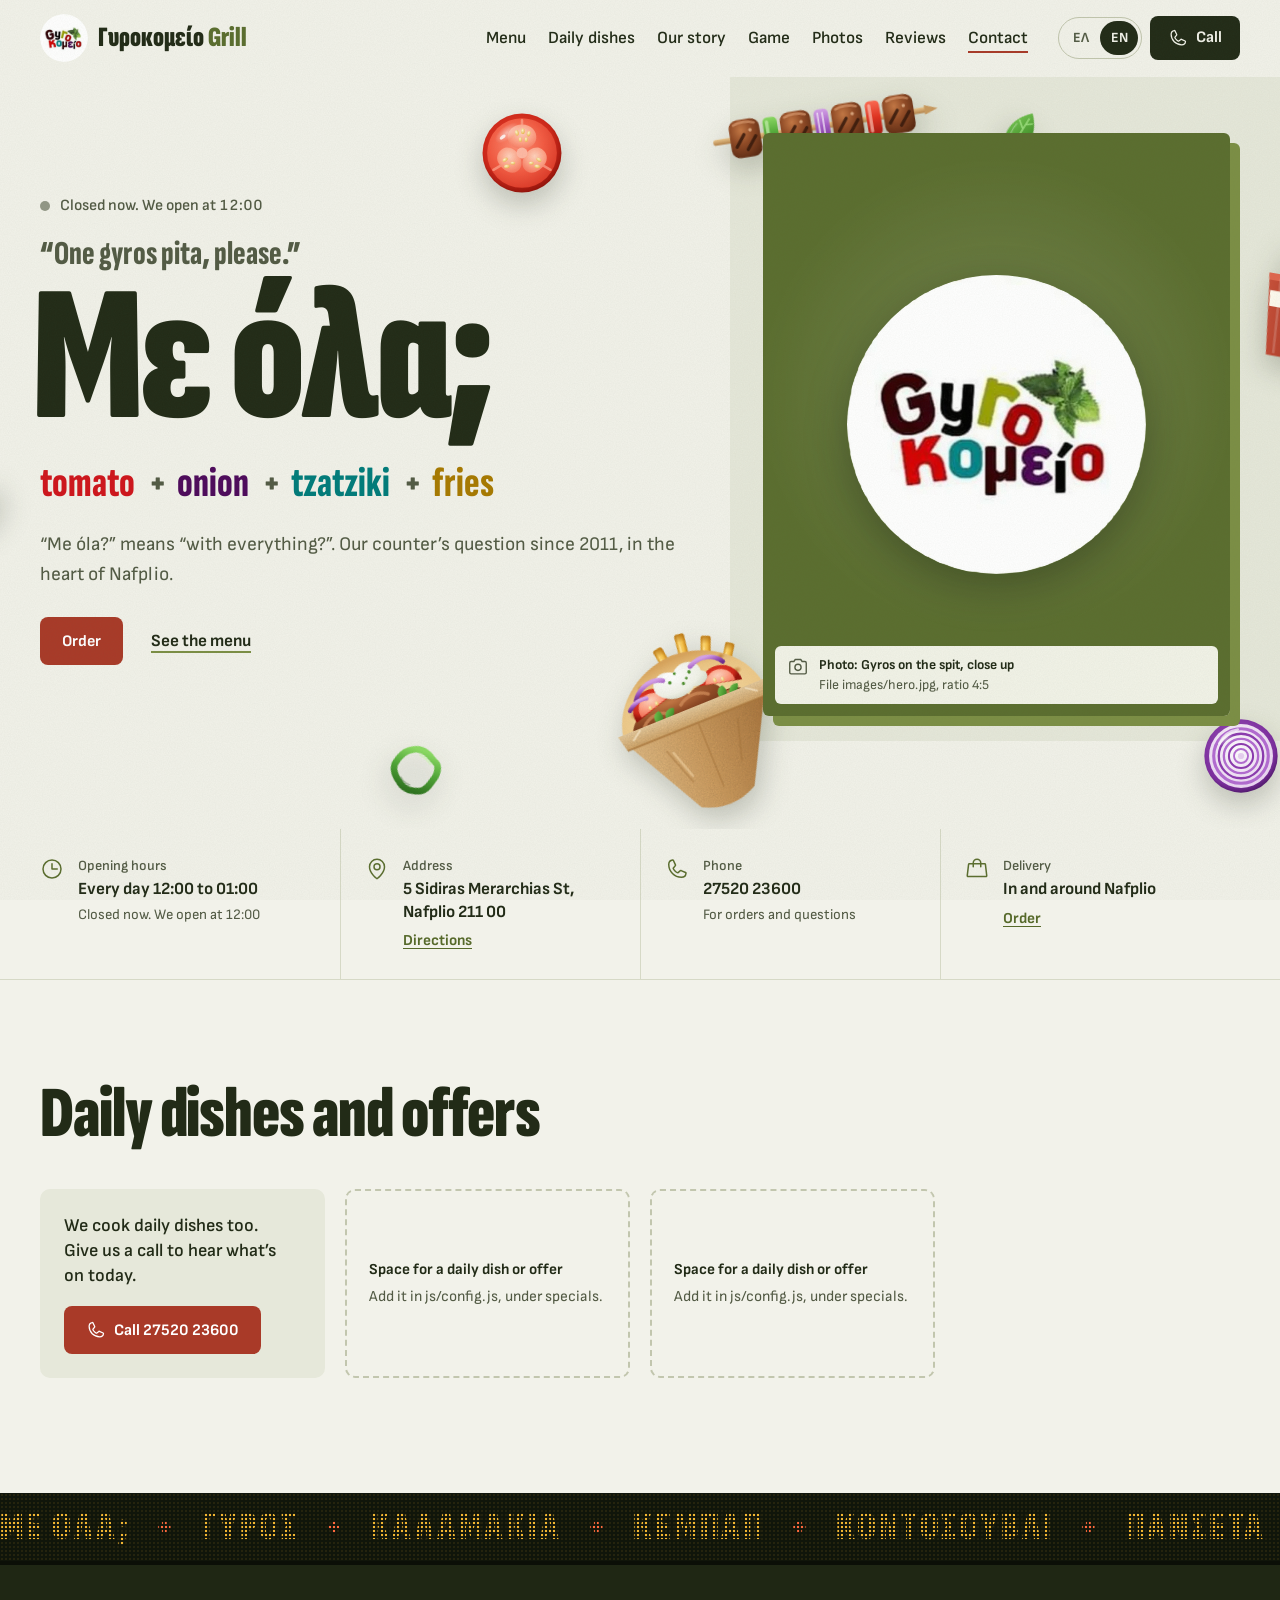
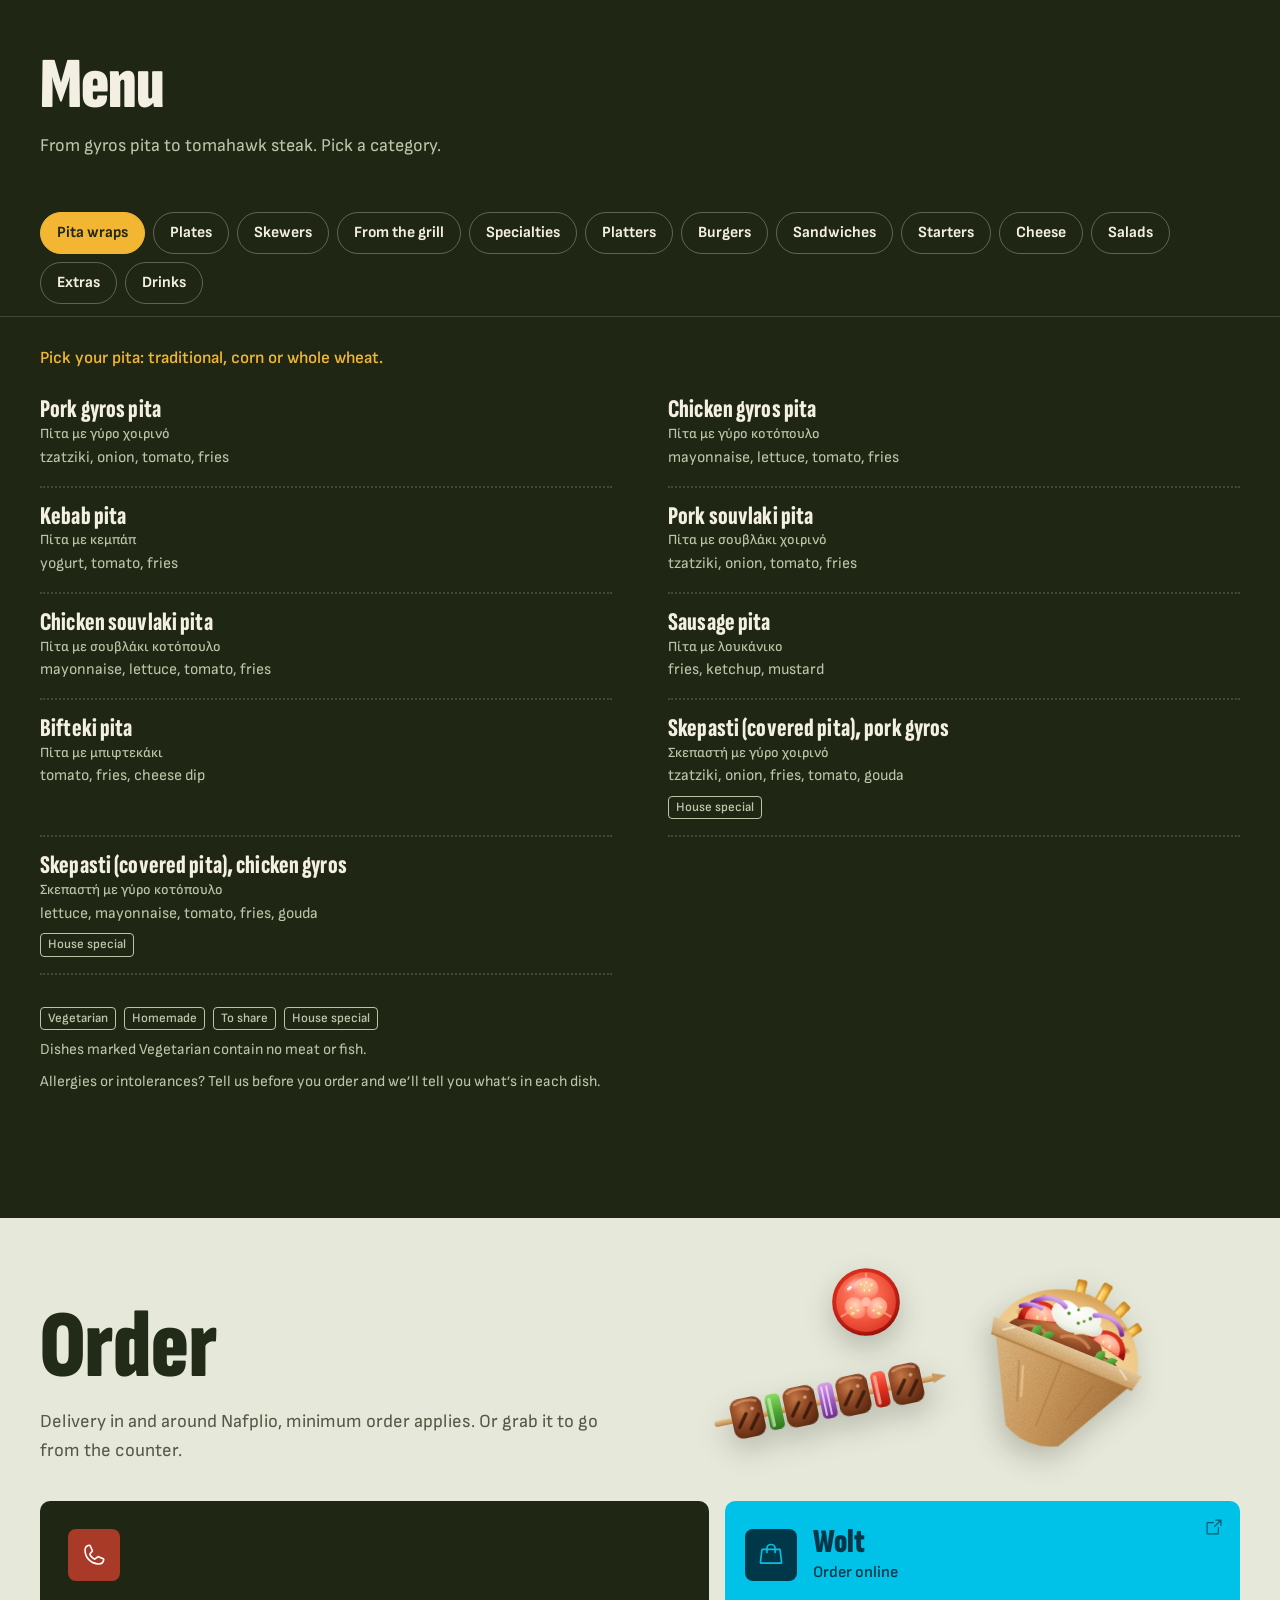
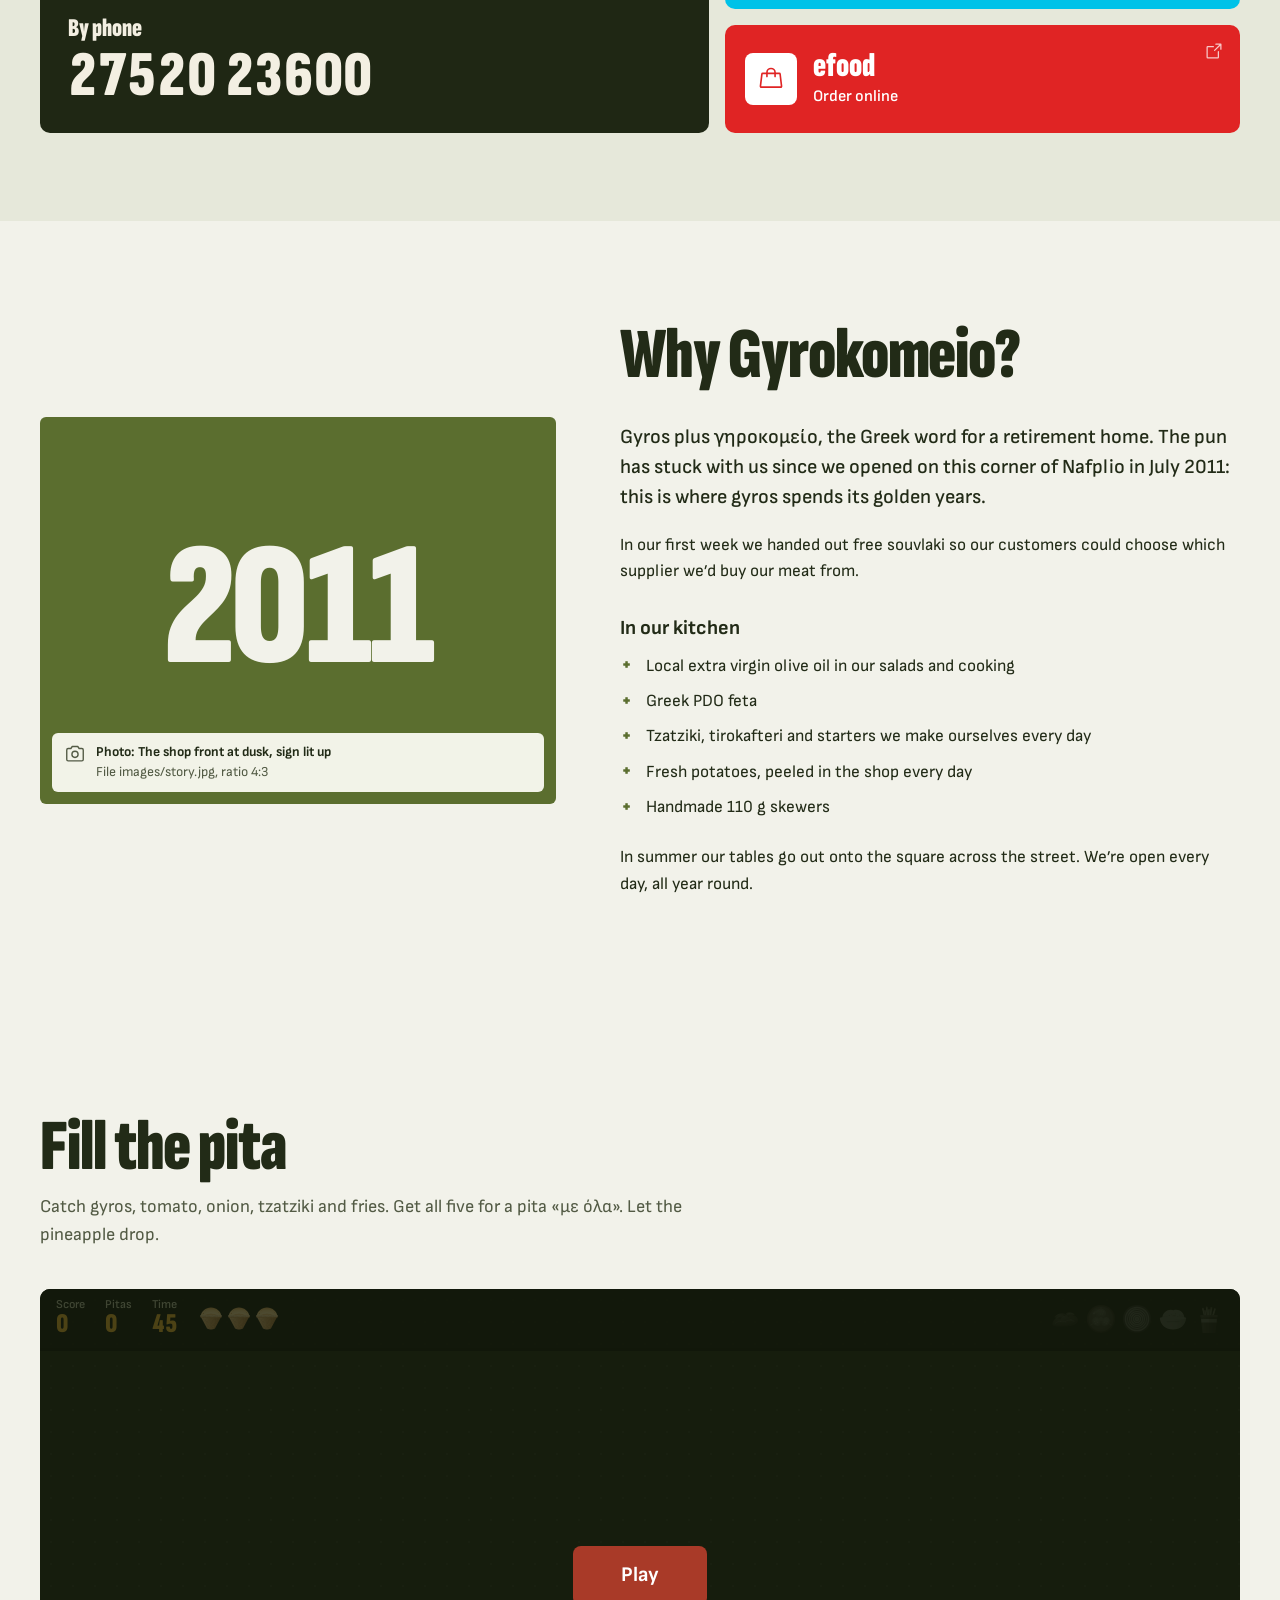
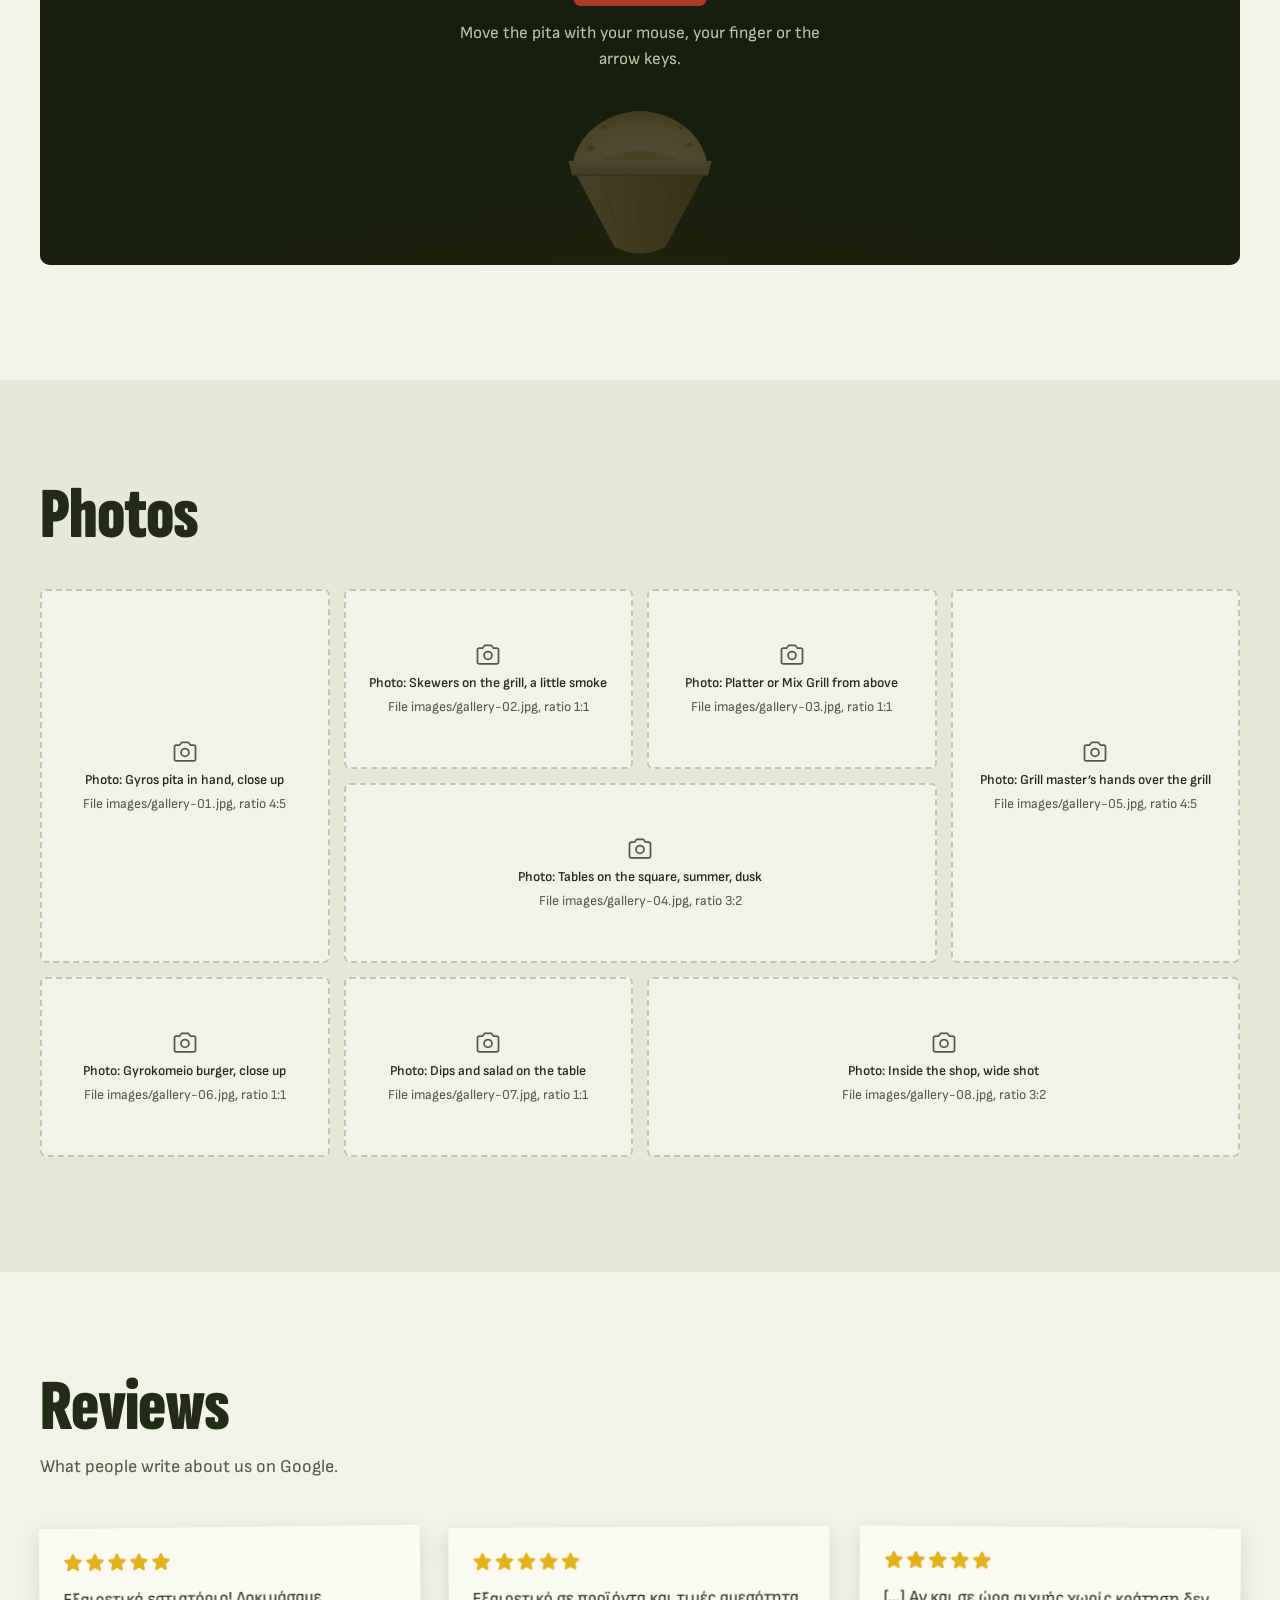
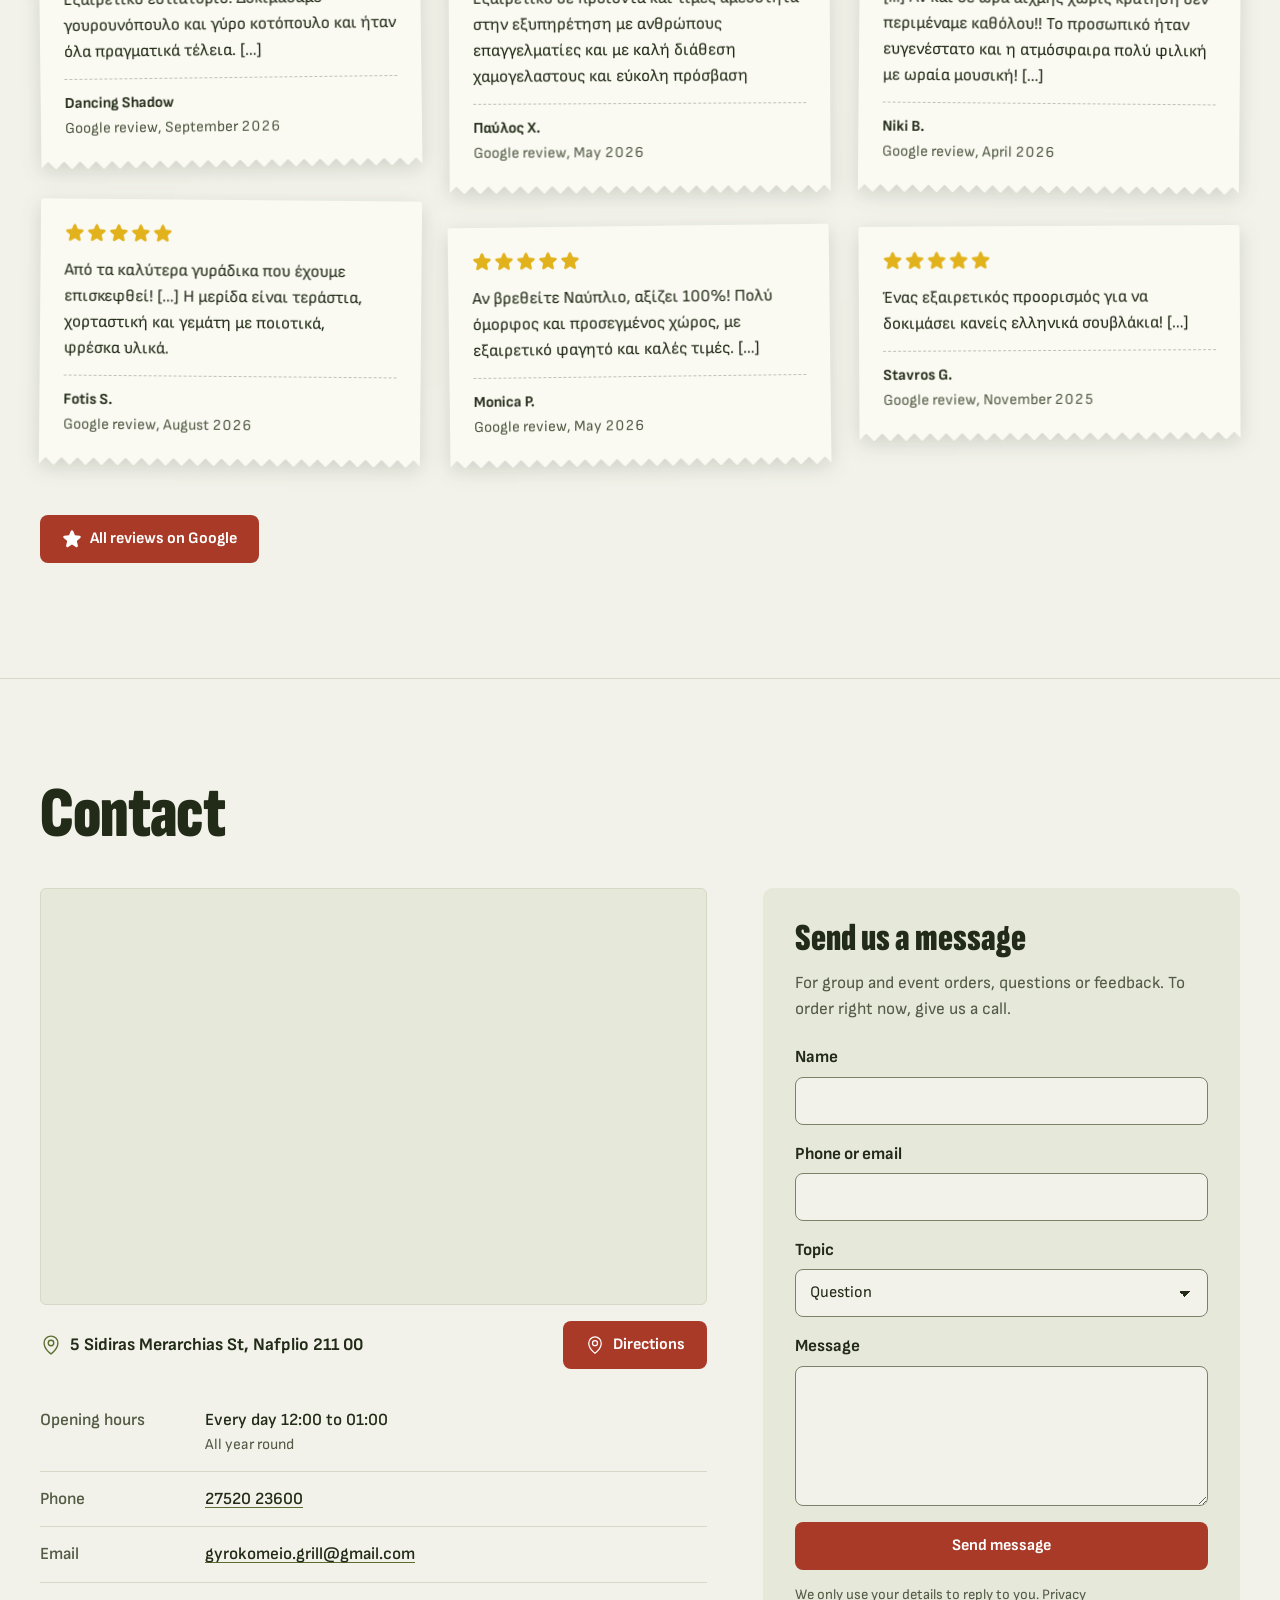
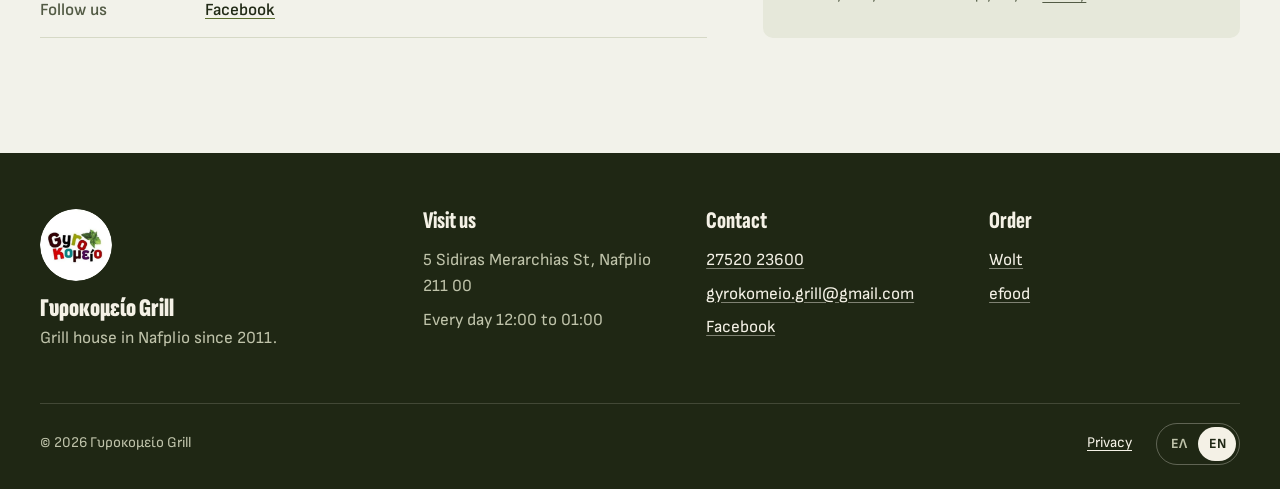
==== commit 3cb9bd42: "Add «Γέμισε την πίτα», a catch game with the site's food Canvas game in its own section (#game, nav " ====
--- a/index.html
+++ b/index.html
@@ -8,12 +8,14 @@
   <meta name="theme-color" content="#F8F5EC" media="(prefers-color-scheme: light)">
   <meta name="theme-color" content="#14170F" media="(prefers-color-scheme: dark)">
   <meta name="color-scheme" content="light dark">
+  <!-- Preview on github.io: keep it out of search results until the real launch -->
+  <meta name="robots" content="noindex">
 
   <meta property="og:type" content="restaurant">
   <meta property="og:site_name" content="Γυροκομείο Grill">
   <meta property="og:title" content="Γυροκομείο Grill, ψητοπωλείο στο Ναύπλιο">
   <meta property="og:description" content="Γύρος, χειροποίητα καλαμάκια και ψητά της σχάρας από το 2011. Delivery, take away και τραπέζια στην πλατεία.">
-  <meta property="og:image" content="images/og-image.png">
+  <meta property="og:image" content="https://panoslevedogiannis.github.io/Gyrokomeio/images/og-image.png">
   <meta property="og:image:width" content="1200">
   <meta property="og:image:height" content="630">
   <meta property="og:image:alt" content="Με όλα; Γυροκομείο Grill, Ναύπλιο">
@@ -26,7 +28,7 @@
   <link rel="apple-touch-icon" href="images/apple-touch-icon.png">
   <link rel="preload" href="fonts/sofia-sans-extra-condensed-greek.woff2" as="font" type="font/woff2" crossorigin>
   <link rel="preload" href="fonts/sofia-sans-greek.woff2" as="font" type="font/woff2" crossorigin>
-  <link rel="stylesheet" href="css/style.css?v=20260924b">
+  <link rel="stylesheet" href="css/style.css?v=20260924d">
 
   <script>
     /* Pick the language before first paint: ?lang= wins, then the saved choice,
@@ -138,6 +140,8 @@
       <feComposite in="a" in2="SourceGraphic" operator="in" result="g"/>
       <feBlend in="g" in2="SourceGraphic" mode="multiply"/>
     </filter>
+    <linearGradient id="g-bowl" x1="0" x2="1"><stop offset="0" stop-color="#FFFFFF"/><stop offset=".55" stop-color="#E9ECE4"/><stop offset="1" stop-color="#B9C0B1"/></linearGradient>
+    <linearGradient id="g-pine" x1="0" x2="1" y1="0" y2="1"><stop offset="0" stop-color="#FFD85A"/><stop offset=".55" stop-color="#F2AE2A"/><stop offset="1" stop-color="#C77A12"/></linearGradient>
   </defs>
 
   <!-- Tomato slice -->
@@ -266,6 +270,61 @@
     <path d="M30 70V14M30 32l-11-9M30 46l13-10M30 58l-12-8M30 24l8-6" stroke="#A9E88A" stroke-width="2.2" stroke-linecap="round" fill="none" opacity=".85"/>
     <path d="M18 30c-2 10 0 22 6 32" stroke="#fff" stroke-width="2" stroke-linecap="round" fill="none" opacity=".3"/>
   </symbol>
+
+  <!-- Gyros meat slices -->
+  <symbol id="il-meat" viewBox="0 0 100 72">
+    <path d="M8 52c4-18 22-30 40-26 6-10 22-12 30-2 10 0 18 10 14 22-8 12-30 16-48 14-18 2-38 2-36-8Z" fill="url(#g-meat)"/>
+    <path d="M14 30c10-14 30-18 42-8-8 2-18 8-22 16-8-4-14-6-20-8Z" fill="url(#g-meat)"/>
+    <path d="M52 18c10-8 26-6 32 6-8-2-18 0-24 6-2-6-4-10-8-12Z" fill="url(#g-meat)"/>
+    <path d="M18 50c10-8 24-10 34-4M52 44c8-6 20-6 28 0M22 32c8-6 18-8 26-4M58 20c6-4 14-4 20 0" stroke="#D38C5A" stroke-width="3" stroke-linecap="round" fill="none" opacity=".8"/>
+    <path d="M12 58c14 4 34 4 50 0M60 58c10-2 20-6 26-12" stroke="#3F1C0B" stroke-width="3" stroke-linecap="round" fill="none" opacity=".55"/>
+    <circle cx="36" cy="44" r="2" fill="#F2C79E" opacity=".6"/><circle cx="70" cy="38" r="1.8" fill="#F2C79E" opacity=".6"/>
+  </symbol>
+
+  <!-- Tzatziki in a small bowl -->
+  <symbol id="il-tzatziki" viewBox="0 0 100 82">
+    <path d="M14 38C16 16 36 6 52 12c16-6 36 6 36 26Z" fill="url(#g-tzatziki)"/>
+    <path d="M30 22c6-5 14-6 20-3" stroke="#fff" stroke-width="3.5" stroke-linecap="round" fill="none"/>
+    <g fill="#6FAE4A"><ellipse cx="38" cy="30" rx="2.6" ry="1.4"/><ellipse cx="58" cy="24" rx="2.2" ry="1.2" transform="rotate(20 58 24)"/><ellipse cx="66" cy="33" rx="2.4" ry="1.3"/><ellipse cx="48" cy="35" rx="2" ry="1.1"/></g>
+    <g fill="#4E8F2E"><circle cx="44" cy="26" r="1.2"/><circle cx="72" cy="28" r="1.1"/><circle cx="30" cy="34" r="1.1"/></g>
+    <ellipse cx="54" cy="30" rx="6" ry="2.4" fill="#D8C23E" opacity=".75"/>
+    <path d="M6 38h88c-2 24-20 38-44 38S8 62 6 38Z" fill="url(#g-bowl)"/>
+    <ellipse cx="50" cy="38" rx="44" ry="5" fill="#F7F8F4"/>
+    <path d="M14 46c4 14 16 22 30 24" stroke="#fff" stroke-width="3" stroke-linecap="round" fill="none" opacity=".8"/>
+    <path d="M30 50h40" stroke="#5B8BB0" stroke-width="3" stroke-linecap="round" opacity=".5"/>
+  </symbol>
+
+  <!-- Pineapple: does NOT go in a pita -->
+  <symbol id="il-pineapple" viewBox="0 0 80 112">
+    <g fill="url(#g-leaf)">
+      <path d="M40 40C36 26 30 14 20 6c12 2 18 12 20 22 2-12 6-22 16-26-6 10-8 22-8 30Z"/>
+      <path d="M40 42C30 34 18 30 6 32c10-6 22-6 32 2Z"/>
+      <path d="M40 42c10-8 22-12 34-10-10-6-22-6-32 2Z"/>
+    </g>
+    <ellipse cx="40" cy="74" rx="28" ry="36" fill="url(#g-pine)"/>
+    <g stroke="#B26A12" stroke-width="2" opacity=".7" fill="none">
+      <path d="M18 56l40 40M14 70l30 32M24 44l40 40M36 40l30 30"/>
+      <path d="M62 56 22 96M66 70 36 102M56 44 16 84M44 40 14 70"/>
+    </g>
+    <g fill="#8A4F0C" opacity=".6"><circle cx="40" cy="60" r="1.6"/><circle cx="30" cy="72" r="1.6"/><circle cx="50" cy="72" r="1.6"/><circle cx="40" cy="84" r="1.6"/><circle cx="28" cy="88" r="1.4"/><circle cx="52" cy="88" r="1.4"/></g>
+    <ellipse cx="30" cy="62" rx="8" ry="14" fill="#fff" opacity=".18"/>
+  </symbol>
+
+  <!-- The player's pita, in two layers so the fillings sit between bread and paper -->
+  <symbol id="il-cone-back" viewBox="0 36 200 176">
+    <path d="M20 110C22 70 58 42 100 40c42 2 78 30 80 70Z" fill="url(#g-pita)"/>
+    <ellipse cx="42" cy="84" rx="7" ry="5" fill="url(#g-toast)"/><ellipse cx="158" cy="80" rx="6" ry="4" fill="url(#g-toast)"/><ellipse cx="148" cy="60" rx="5" ry="3.5" fill="url(#g-toast)"/><ellipse cx="58" cy="60" rx="5" ry="3.5" fill="url(#g-toast)"/>
+    <path d="M40 106c18-14 46-20 60-20s42 6 60 20Z" fill="#E4B774"/>
+  </symbol>
+  <symbol id="il-cone-front" viewBox="0 36 200 176">
+    <g filter="url(#f-grain)">
+      <path d="M20 106h160l-50 94q-30 16-60 0Z" fill="url(#g-paper)"/>
+      <path d="M16 99h168l-4 17H20Z" fill="url(#g-paper-rim)"/>
+    </g>
+    <path d="M20 116h160" stroke="#A8743A" stroke-width="2" opacity=".7"/>
+    <path d="M58 132l14 40M100 118v70M140 128l-12 42" stroke="#9E6B34" stroke-width="2" stroke-linecap="round" opacity=".35"/>
+  </symbol>
+  <symbol id="il-cone" viewBox="0 36 200 176"><use href="#il-cone-back" width="200" height="176" y="36"/><use href="#il-cone-front" width="200" height="176" y="36"/></symbol>
   </svg>
 
   <div class="top-sentinel" aria-hidden="true"></div>
@@ -282,6 +341,7 @@
         <a href="#menu" data-i18n="nav.menu">Μενού</a>
         <a href="#specials" data-i18n="nav.specials">Πιάτα ημέρας</a>
         <a href="#story" data-i18n="nav.story">Ιστορία</a>
+        <a href="#game" data-i18n="nav.game">Παιχνίδι</a>
         <a href="#photos" data-i18n="nav.photos">Φωτογραφίες</a>
         <a href="#reviews" data-i18n="nav.reviews">Κριτικές</a>
         <a href="#contact" data-i18n="nav.contact">Επικοινωνία</a>
@@ -307,6 +367,7 @@
         <a href="#menu" data-i18n="nav.menu">Μενού</a>
         <a href="#specials" data-i18n="nav.specials">Πιάτα ημέρας</a>
         <a href="#story" data-i18n="nav.story">Ιστορία</a>
+        <a href="#game" data-i18n="nav.game">Παιχνίδι</a>
         <a href="#photos" data-i18n="nav.photos">Φωτογραφίες</a>
         <a href="#reviews" data-i18n="nav.reviews">Κριτικές</a>
         <a href="#contact" data-i18n="nav.contact">Επικοινωνία</a>
@@ -481,6 +542,54 @@
             <li data-i18n="story.f5">Χειροποίητα καλαμάκια των 110 γραμμαρίων</li>
           </ul>
           <p data-i18n="story.p3">Το καλοκαίρι βγάζουμε τραπέζια στην πλατεία, ακριβώς απέναντι. Είμαστε ανοιχτά κάθε μέρα, όλο τον χρόνο.</p>
+        </div>
+      </div>
+    </section>
+
+    <!-- GAME -->
+    <section class="section game" id="game" aria-labelledby="game-title">
+      <div class="wrap">
+        <div class="section-head">
+          <h2 id="game-title" data-i18n="game.title">Γέμισε την πίτα</h2>
+          <p data-i18n="game.lede">Πιάσε γύρο, ντομάτα, κρεμμύδι, τζατζίκι και πατάτες. Μάζεψε και τα πέντε για μια πίτα «με όλα». Τον ανανά άσ’ τον να πέσει.</p>
+        </div>
+        <div class="game-stage" data-game>
+          <canvas class="game-canvas" tabindex="0" aria-label="Παιχνίδι: κούνα την πίτα και πιάσε τα υλικά" data-i18n-attr="aria-label=game.canvasLabel"></canvas>
+          <div class="game-hud" aria-hidden="true">
+            <div class="hud-cell"><span data-i18n="game.score">Πόντοι</span><b data-game-score>0</b></div>
+            <div class="hud-cell"><span data-i18n="game.pitas">Πίτες</span><b data-game-pitas>0</b></div>
+            <div class="hud-cell"><span data-i18n="game.time">Χρόνος</span><b data-game-time>45</b></div>
+            <div class="hud-lives" data-game-lives>
+              <svg viewBox="0 0 200 176"><use href="#il-cone"/></svg><svg viewBox="0 0 200 176"><use href="#il-cone"/></svg><svg viewBox="0 0 200 176"><use href="#il-cone"/></svg>
+            </div>
+            <div class="hud-need" data-game-need>
+              <svg data-need="meat" viewBox="0 0 100 72"><use href="#il-meat"/></svg>
+              <svg data-need="tomato" viewBox="0 0 100 100"><use href="#il-tomato"/></svg>
+              <svg data-need="onion" viewBox="0 0 100 100"><use href="#il-onion"/></svg>
+              <svg data-need="tzatziki" viewBox="0 0 100 82"><use href="#il-tzatziki"/></svg>
+              <svg data-need="fries" viewBox="0 0 120 160"><use href="#il-fries"/></svg>
+            </div>
+          </div>
+          <div class="game-screen" data-game-start>
+            <button class="btn btn-primary btn-big" type="button" data-game-play data-i18n="game.play">Παίξε</button>
+            <p class="game-how" data-i18n="game.how">Κούνα την πίτα με το ποντίκι, με το δάχτυλο ή με τα βελάκια.</p>
+            <p class="game-best" data-game-best></p>
+          </div>
+          <div class="game-screen" data-game-paused hidden>
+            <p class="game-big" data-i18n="game.paused">Παύση</p>
+            <button class="btn btn-primary" type="button" data-game-resume data-i18n="game.resume">Συνέχεια</button>
+          </div>
+          <div class="game-screen" data-game-over hidden>
+            <p class="game-big" data-i18n="game.overTitle">Τέλος!</p>
+            <p class="game-result" data-game-result role="status"></p>
+            <p class="game-best" data-game-best></p>
+            <div class="game-actions">
+              <button class="btn btn-primary" type="button" data-game-play data-i18n="game.again">Ξαναπαίξε</button>
+              <button class="btn btn-cream" type="button" data-open-order data-i18n="game.order">Πείνασες; Παράγγειλε</button>
+              <button class="text-link" type="button" data-game-share data-i18n="game.share">Στείλ’ το σε φίλο</button>
+            </div>
+          </div>
+          <p class="game-toast" data-game-toast aria-hidden="true"></p>
         </div>
       </div>
     </section>
@@ -693,9 +802,10 @@
     <button type="button" class="icon-btn lb-next" data-lb-next aria-label="Επόμενη" data-i18n-attr="aria-label=lightbox.next"><svg class="icon" aria-hidden="true"><use href="#i-right"/></svg></button>
   </dialog>
 
-  <script src="js/config.js?v=20260924b"></script>
-  <script src="js/menu.js?v=20260924b"></script>
-  <script src="js/i18n.js?v=20260924b"></script>
-  <script src="js/main.js?v=20260924b"></script>
+  <script src="js/config.js?v=20260924d"></script>
+  <script src="js/menu.js?v=20260924d"></script>
+  <script src="js/i18n.js?v=20260924d"></script>
+  <script src="js/main.js?v=20260924d"></script>
+  <script src="js/game.js?v=20260924d"></script>
 </body>
 </html>
--- a/css/style.css
+++ b/css/style.css
@@ -1077,6 +1077,109 @@
   .story-grid { grid-template-columns: 5fr 6fr; gap: 64px; align-items: center; }
 }
 
+/* ---------- Game: «Γέμισε την πίτα» ---------- */
+.game-stage {
+  position: relative;
+  height: clamp(440px, 64vh, 580px);
+  overflow: hidden;
+  border-radius: var(--r-card);
+  background:
+    radial-gradient(120% 70% at 50% 115%, rgba(242, 182, 50, .2), transparent 60%),
+    radial-gradient(circle, rgba(243, 239, 226, .05) 1.2px, transparent 1.6px) 0 0 / 22px 22px,
+    var(--board);
+  color: var(--board-ink);
+  -webkit-user-select: none;
+  user-select: none;
+}
+.game-stage :focus-visible { outline-color: var(--led); }
+.game-canvas { position: absolute; inset: 0; display: block; width: 100%; height: 100%; outline-offset: -3px; }
+.game-stage.is-playing .game-canvas { touch-action: none; }
+@media (pointer: fine) { .game-stage.is-playing .game-canvas { cursor: none; } }
+
+.game-hud {
+  position: absolute;
+  top: 0;
+  left: 0;
+  right: 0;
+  z-index: 2;
+  display: flex;
+  flex-wrap: wrap;
+  align-items: center;
+  gap: 8px 20px;
+  padding: 10px 16px;
+  background: rgba(10, 13, 6, .72);
+  border-bottom: 3px solid #0B0F07;
+  pointer-events: none;
+}
+.hud-cell { display: flex; flex-direction: column; line-height: 1; }
+.hud-cell span { color: var(--board-soft); font-size: .75rem; font-weight: 600; }
+.hud-cell b {
+  min-width: 2ch;
+  color: var(--led);
+  font-family: var(--display);
+  font-size: 1.7rem;
+  font-weight: 900;
+  font-variant-numeric: tabular-nums;
+}
+.hud-lives { display: flex; gap: 2px; }
+.hud-lives svg { width: 26px; height: 23px; transition: opacity .3s; }
+.hud-lives .lost { opacity: .18; filter: grayscale(1); }
+.hud-need { display: flex; gap: 6px; margin-left: auto; }
+.hud-need svg { width: 30px; height: 30px; opacity: .25; filter: grayscale(.9); transition: opacity .2s, transform .25s cubic-bezier(.3, 1.6, .5, 1), filter .2s; }
+.hud-need .got { opacity: 1; filter: none; transform: scale(1.15); }
+@media (max-width: 520px) {
+  .hud-need { width: 100%; justify-content: center; margin-left: 0; }
+}
+
+.game-screen {
+  position: absolute;
+  inset: 0;
+  z-index: 3;
+  display: flex;
+  flex-direction: column;
+  align-items: center;
+  justify-content: center;
+  gap: 14px;
+  padding: 88px 24px 24px;
+  background: rgba(20, 26, 12, .74);
+  text-align: center;
+}
+.game-screen p { margin: 0; }
+.game-big { font-family: var(--display); font-size: clamp(2.8rem, 8vw, 4.4rem); font-weight: 900; line-height: .95; }
+.game-how { max-width: 36ch; color: var(--board-soft); }
+.game-result { max-width: 34ch; font-size: 1.2rem; font-weight: 600; }
+.game-best { color: var(--led); font-weight: 700; }
+.game-best:empty { display: none; }
+.btn-big { min-height: 60px; padding-inline: 2.2em; font-size: 1.3rem; }
+.btn-cream { background: var(--board-ink); color: var(--board); }
+.btn-cream:hover { background: #fff; }
+.game-actions { display: flex; flex-wrap: wrap; align-items: center; justify-content: center; gap: 12px 22px; }
+.game-stage .text-link { color: var(--board-ink); text-decoration-color: var(--led); background: none; border: 0; font-size: 1rem; cursor: pointer; }
+.game-toast {
+  position: absolute;
+  left: 50%;
+  top: 44%;
+  z-index: 2;
+  margin: 0;
+  translate: -50% -50%;
+  color: var(--led);
+  font-family: var(--display);
+  font-size: clamp(2.6rem, 9vw, 4.6rem);
+  font-weight: 900;
+  white-space: nowrap;
+  text-shadow: 0 4px 0 rgba(0, 0, 0, .35);
+  opacity: 0;
+  pointer-events: none;
+}
+.game-toast.bad { color: #FF6A52; }
+.game-toast.show { animation: toast-pop 1.1s cubic-bezier(.2, .9, .3, 1.3) both; }
+@keyframes toast-pop {
+  0% { opacity: 0; scale: .5; }
+  18% { opacity: 1; scale: 1.12; }
+  70% { opacity: 1; scale: 1; }
+  100% { opacity: 0; scale: 1; translate: -50% -90%; }
+}
+
 /* ---------- Photos ---------- */
 .photos { background: var(--soft); }
 .gallery {
